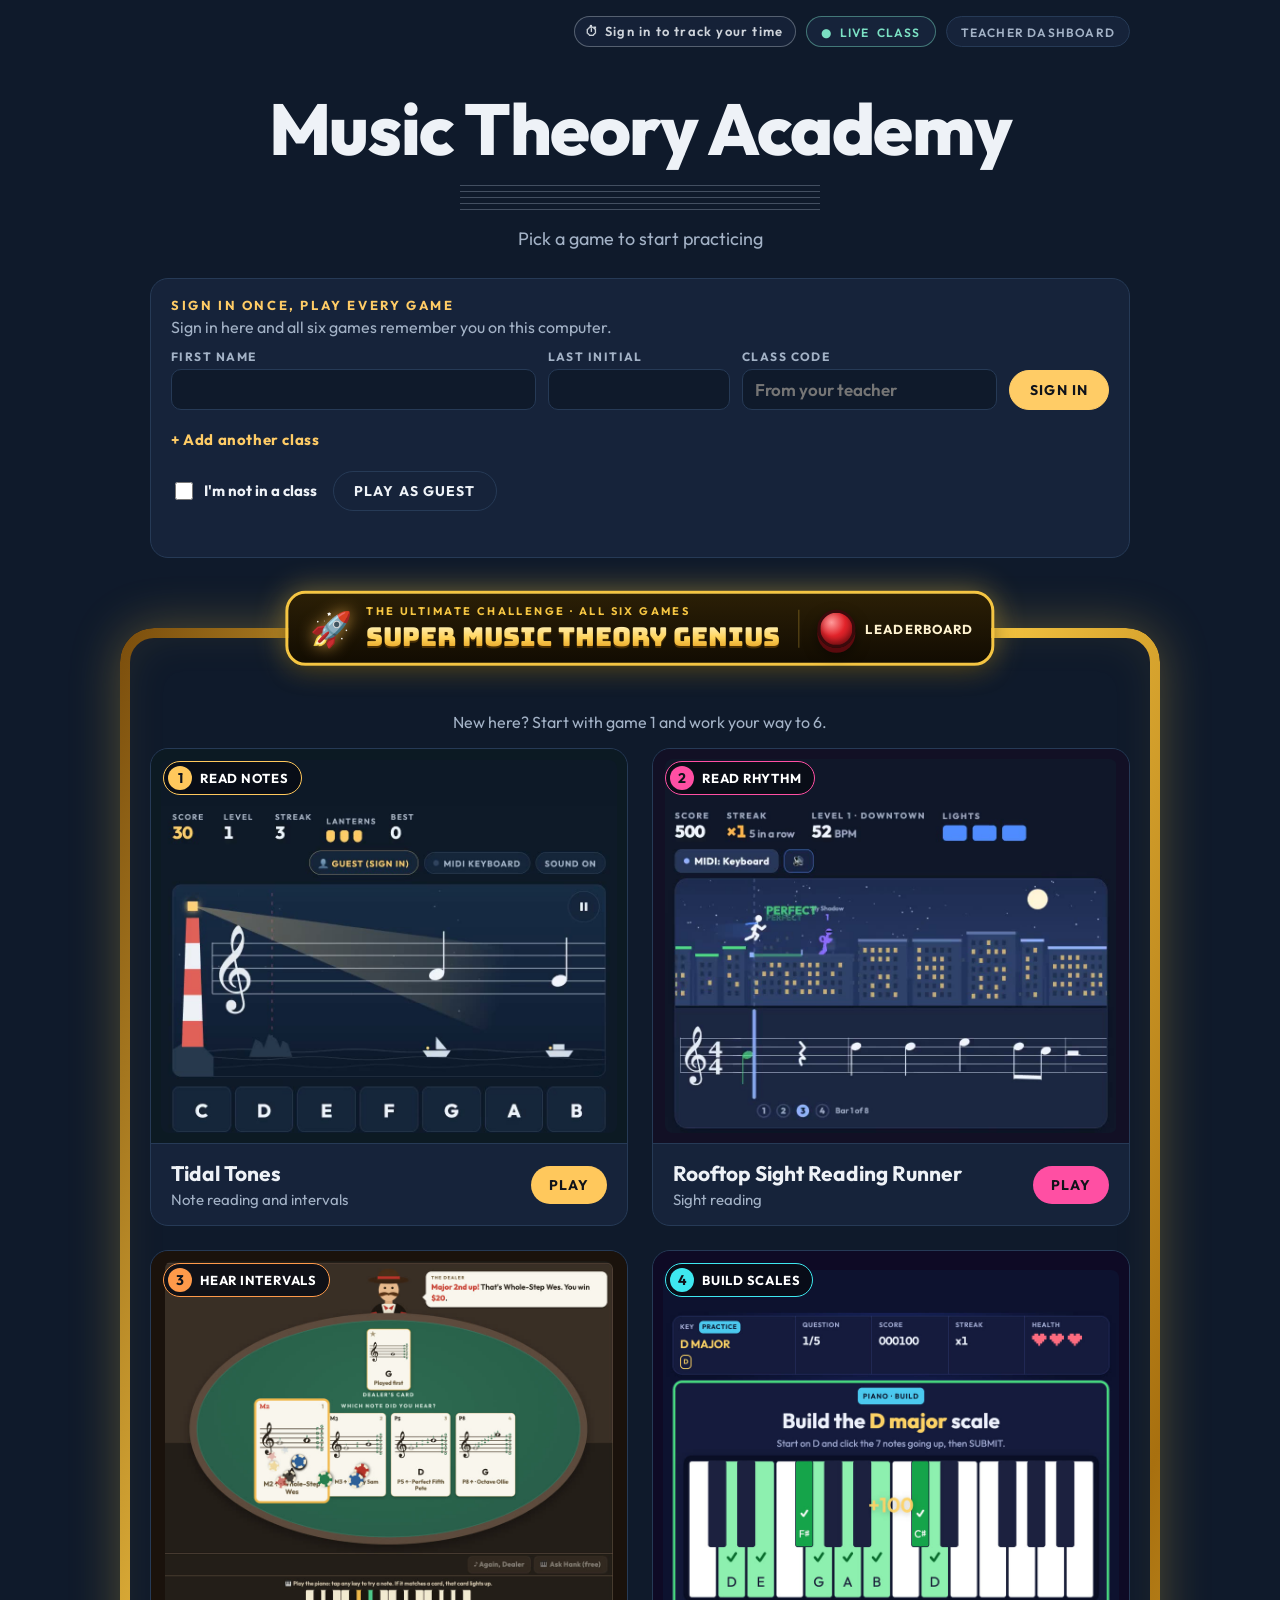
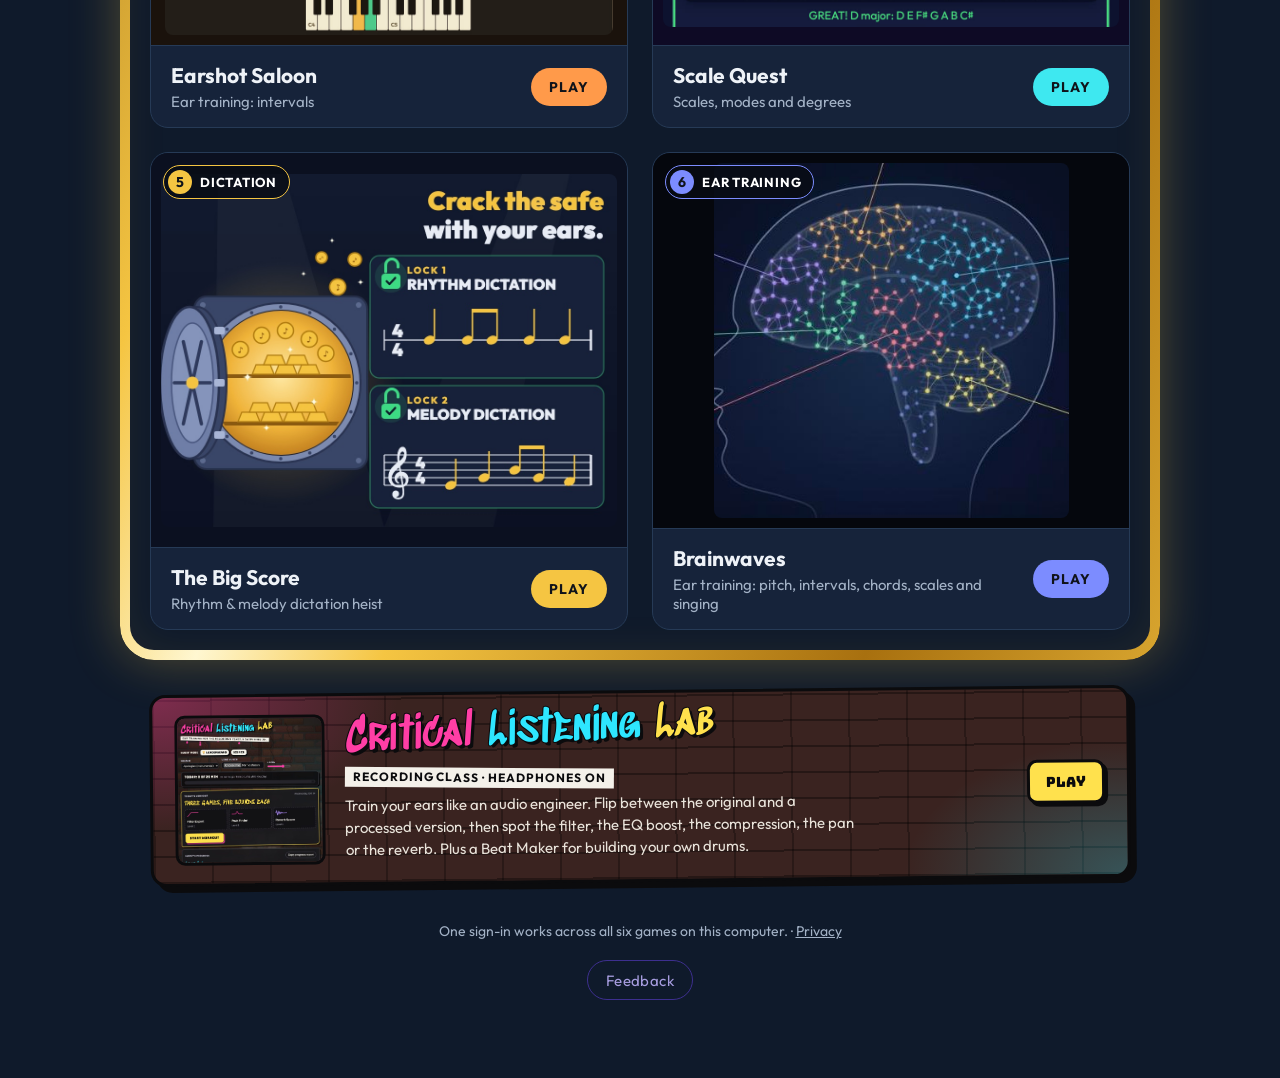
==== index.html @ 89bda52d "Support page and buttons taken down until monthly/yearly plans are set up (old /support/ link goes h" ====
<!doctype html>
<html lang="en">
<head>
<meta charset="utf-8">
<!-- MTG_MOVE start: carries a browser's saved data from drkeyzzz.github.io to musictheorygames.org and musictheoryacademy.org. Master copy: shared/mtg-move.snippet.html; install with shared/apply-move.py, never edit the copy in a page. -->
<script>
/* musictheoryacademy.org is the one address (David, 2026-10-29: "all go to academy").
   Old address (drkeyzzz.github.io) and musictheorygames.org: pack everything this browser saved there and forward to the same
   page on musictheoryacademy.org (musictheorygames.org first checks the academy loads here; if a school blocks it, the page opens as is).
   musictheoryacademy.org: never leaves. It unpacks arriving data once per source (missing items are added, practice history is
   combined), then reloads clean.
   The data rides after the # in the link, which browsers never send to any server.
   Local test on port 8771: 127.0.0.1 = old, localhost = musictheorygames.org, academy.localhost = musictheoryacademy.org. */
(function () {
  if (window.top !== window.self) return;                       // pages shown inside another page never move
  var host = location.hostname, NEW = 'https://musictheorygames.org', ACAD = 'https://musictheoryacademy.org', OLD = 'https://drkeyzzz' + '.github.io', role = '';
  if (host === 'drkeyzzz.github.io') role = 'old';
  else if (host === 'musictheorygames.org') role = 'new';
  else if (host === 'musictheoryacademy.org') role = 'acad';
  else if (location.port === '8771') {
    NEW = 'http://localhost:8771'; ACAD = 'http://academy.localhost:8771'; OLD = 'http://127.0.0.1:8771';
    role = host === '127.0.0.1' ? 'old' : host === 'localhost' ? 'new' : host === 'academy.localhost' ? 'acad' : '';
  }
  if (!role) return;
  var FLAG = 'mtg_move_v1', TAG = '#mtgmove=', SEND = '#mtgsend=a.', ls = null;   // SEND: older academy pages asked for data this way (still read)
  try { ls = window.localStorage; ls.getItem(FLAG); } catch (e) { ls = null; }
  var page = location.pathname + location.search;
  function halt() { try { window.stop(); } catch (e) {} try { document.documentElement.style.visibility = 'hidden'; } catch (e) {} }
  function skip(k) { return k === FLAG || k === FLAG + '_old' || k.indexOf('mtg_time_lock_v1:') === 0 || k.indexOf('firebase:') === 0; }

  function b64u(bytes) {
    var s = '';
    for (var i = 0; i < bytes.length; i += 32768) s += String.fromCharCode.apply(null, bytes.subarray(i, i + 32768));
    return btoa(s).replace(/\+/g, '-').replace(/\//g, '_').replace(/=+$/, '');
  }
  function unb64u(t) {
    var s = atob(t.replace(/-/g, '+').replace(/_/g, '/')), b = new Uint8Array(s.length);
    for (var i = 0; i < s.length; i++) b[i] = s.charCodeAt(i);
    return b;
  }
  function pack(data) {
    var json = JSON.stringify(data);
    if (window.CompressionStream && window.Response && window.Blob)
      return new Response(new Blob([json]).stream().pipeThrough(new CompressionStream('gzip'))).arrayBuffer()
        .then(function (buf) { return 'z' + b64u(new Uint8Array(buf)); });
    return Promise.resolve('j' + b64u(new TextEncoder().encode(json)));
  }
  function unpack(p) {
    if (p === '-' || !p) return Promise.resolve({});
    var bytes = unb64u(p.slice(1));
    if (p.charAt(0) === 'z')
      return new Response(new Blob([bytes]).stream().pipeThrough(new DecompressionStream('gzip'))).text().then(JSON.parse);
    return Promise.resolve(JSON.parse(new TextDecoder().decode(bytes)));
  }

  // practice history: both addresses recorded different answers, so counts add up and bests take the higher one
  var ADD = { plays: 1, answers: 1, correct: 1, ms: 1, caught: 1 };
  function mergeGame(x, y) {
    for (var f in y) {
      if (f === 'skills') {
        x.skills = x.skills || {};
        for (var lab in y.skills) { var a = x.skills[lab], b = y.skills[lab]; x.skills[lab] = a ? [a[0] + b[0], a[1] + b[1]] : b; }
      } else if (typeof y[f] === 'number') x[f] = typeof x[f] !== 'number' ? y[f] : ADD[f] ? x[f] + y[f] : Math.max(x[f], y[f]);
      else if (!(f in x)) x[f] = y[f];
    }
  }
  function mergeHist(a, b) {
    if (!a || !a.days) return b;
    if (!b || !b.days) return a;
    for (var d in b.days) {
      if (!a.days[d]) { a.days[d] = b.days[d]; continue; }
      for (var g in b.days[d]) { if (!a.days[d][g]) a.days[d][g] = b.days[d][g]; else mergeGame(a.days[d][g], b.days[d][g]); }
    }
    return a;
  }
  function mergeLedger(a, b) {                                    // minutes already sent to the Practice time board, per day
    if (!a || !a.sent) return b;
    if (!b || !b.sent) return a;
    for (var d in b.sent) a.sent[d] = (a.sent[d] || 0) + b.sent[d];
    a.last = Math.max(a.last || 0, b.last || 0);
    return a;
  }
  function merge(data) {
    for (var k in data) {
      if (skip(k)) continue;
      try {
        var cur = ls.getItem(k), v = data[k];
        if (cur === null) ls.setItem(k, v);
        else if (k.indexOf('mtg_hist_v1:') === 0) ls.setItem(k, JSON.stringify(mergeHist(JSON.parse(cur), JSON.parse(v))));
        else if (k.indexOf('mtg_time_sync_v1:') === 0) ls.setItem(k, JSON.stringify(mergeLedger(JSON.parse(cur), JSON.parse(v))));
        // anything else the new address already has stays as it is
      } catch (e) {}
    }
  }

  function send(to, hash, src) {                                  // pack this browser's data and carry it to the same page at `to`
    halt();
    var data = {}, n = 0;
    if (ls) for (var i = 0; i < ls.length; i++) { var k = ls.key(i); if (k && !skip(k)) { data[k] = ls.getItem(k); n++; } }
    (n ? pack(data) : Promise.resolve('-')).then(function (p) { return p; }, function () { return '-'; }).then(function (p) {
      location.replace(to + page + TAG + (src || '') + p + '.' + encodeURIComponent(hash));
    });
  }
  function reach(origin) {                                        // can this browser load the other address? (school filters block some)
    return new Promise(function (ok) {
      var img = new Image(), t = setTimeout(function () { ok(false); }, 4000);
      img.onload = function () { clearTimeout(t); ok(true); };
      img.onerror = function () { clearTimeout(t); ok(false); };
      img.src = origin + '/screenshots/brainwaves.jpg?r=' + Date.now();
    });
  }
  var asked = location.hash.indexOf(SEND) === 0, hash = asked ? decodeURIComponent(location.hash.slice(SEND.length)) : location.hash.replace(/^#/, '');

  var STAY = 'mtg_move_stay';                                     // this tab could not reach musictheoryacademy.org: stay where it is
  var stay = false; try { stay = sessionStorage.getItem(STAY) === '1'; } catch (e) {}

  if (role === 'old') { send(ACAD, hash, 'o'); return; }          // old links go straight to the academy (marked 'o' so both sources can merge once)

  if (role === 'new') {                                           // musictheorygames.org forwards to the academy with its data (or passes data on)
    if (stay) return;
    halt();
    reach(ACAD).then(function (ok) {
      if (!ok) { try { sessionStorage.setItem(STAY, '1'); } catch (e) {} location.reload(); return; }   // the academy is blocked here: open this page
      if (location.hash.indexOf(TAG) === 0) location.replace(ACAD + page + location.hash);
      else send(ACAD, hash);
    });
    return;
  }

  if (location.hash.indexOf(TAG) === 0) {                         // data arriving at the academy: unpack once per source, then reload clean
    halt();
    var rest = location.hash.slice(TAG.length), dot = rest.indexOf('.');
    var p = dot < 0 ? rest : rest.slice(0, dot), orig = dot < 0 ? '' : decodeURIComponent(rest.slice(dot + 1));
    var key = FLAG; if (p.charAt(0) === 'o') { key = FLAG + '_old'; p = p.slice(1); }
    var done = function () {
      history.replaceState(null, '', page + (orig ? '#' + orig : ''));
      location.reload();
    };
    if (!ls || ls.getItem(key) === 'done') { done(); return; }
    unpack(p).then(merge).catch(function () {}).then(function () { try { ls.setItem(key, 'done'); } catch (e) {} done(); });
  }
})();
</script>
<!-- MTG_MOVE end -->
<meta name="viewport" content="width=device-width, initial-scale=1">
<title>Music Theory Academy</title>
<meta name="description" content="Five browser games for practicing music theory: note reading, rhythm, scales, sight reading, and ear training.">
<link rel="preconnect" href="https://fonts.googleapis.com">
<link rel="preconnect" href="https://fonts.gstatic.com" crossorigin>
<link href="https://fonts.googleapis.com/css2?family=Abril+Fatface&family=Sedgwick+Ave+Display&family=Bungee&family=Josefin+Sans:wght@400;600;700&family=Outfit:wght@400;500;600;700;800&display=swap" rel="stylesheet">
<script>
/* Look (skin), shared by every Music Theory Game: clean (default), day or classic. ?skin=day previews and saves one. */
(function () {
  var ok = ['clean', 'day', 'classic'], s = null;
  try { var q = new URLSearchParams(location.search).get('skin'); if (ok.indexOf(q) >= 0) { s = q; localStorage.setItem('mtg_skin_v1', q); } } catch (e) {}
  if (!s) try { s = localStorage.getItem('mtg_skin_v1'); } catch (e) {}
  document.documentElement.dataset.skin = ok.indexOf(s) >= 0 ? s : 'clean';
})();
</script>
<style>
  :root {
    --bg: #0d1420;
    --bg-glow: #1b2a44;
    --card: #141d2c;
    --card-border: #26344b;
    --text: #f1ece0;
    --muted: #9aa7bb;
    --gold: #ffc85c;
    --btn: #ffc85c;
    --btn-ink: #10131a;
    --err: #ff8a7a;
    --f-ui: "Josefin Sans", system-ui, sans-serif;
    --f-display: "Abril Fatface", Georgia, serif;
  }
  * { box-sizing: border-box; }
  html, body { margin: 0; }
  body {
    min-height: 100vh;
    background: radial-gradient(1200px 700px at 50% -10%, var(--bg-glow), var(--bg) 70%) fixed, var(--bg);
    color: var(--text);
    font-family: var(--f-ui);
    padding: 0 16px 48px;
  }
  .topbar { display: flex; justify-content: flex-end; gap: 10px; padding-top: 16px; max-width: 980px; margin: 0 auto; }
  .iconbtn { font: 600 12px var(--f-ui); letter-spacing: .1em; text-transform: uppercase; text-decoration: none; color: var(--muted); background: var(--card); border: 1px solid var(--card-border); border-radius: 999px; padding: 8px 14px 6px; cursor: pointer; }
  .iconbtn:hover { color: var(--text); border-color: var(--muted); }
  .iconbtn:focus-visible { outline: 2px solid var(--text); outline-offset: 3px; }
  .iconbtn.support { display: inline-flex; align-items: center; gap: 7px; color: var(--gold); border-color: color-mix(in srgb, var(--gold) 45%, transparent); }   /* Support page (added 2026-11-06) */
  .iconbtn.support:hover { color: var(--text); border-color: var(--gold); }
  .iconbtn.live { display: inline-flex; align-items: center; gap: 7px; color: #7be0c3; border-color: color-mix(in srgb, #7be0c3 45%, transparent); }   /* Live Class (added 2026-11-12) */
  .iconbtn.live:hover { color: var(--text); border-color: #7be0c3; }
  .tshort { display: none; }
  @media (max-width: 480px) {   /* phones: the time box, Support and Teachers fit on one row */
    .topbar { gap: 6px; }
    .topbar .iconbtn { letter-spacing: .04em; padding: 8px 10px 6px; }
    .tfull { display: none; } .tshort { display: inline; }
  }
  header {
    text-align: center;
    padding: 56px 0 36px;
  }
  .eyebrow {
    color: var(--gold);
    letter-spacing: .25em;
    font-size: 13px;
    font-weight: 700;
    text-transform: uppercase;
    margin: 0 0 10px;
  }
  h1 {
    font-family: var(--f-display);
    font-weight: 400;
    font-size: clamp(40px, 7vw, 72px);
    line-height: 1.05;
    margin: 0;
  }
  .staff {
    width: min(360px, 70%);
    height: 26px;
    margin: 18px auto 0;
    background: repeating-linear-gradient(to bottom, var(--muted) 0 1px, transparent 1px 6px);
    opacity: .35;
  }
  .sub {
    color: var(--muted);
    font-size: 18px;
    margin: 16px 0 0;
  }
  main {
    max-width: 980px;
    margin: 0 auto;
    display: grid;
    grid-template-columns: repeat(2, minmax(0, 1fr));
    gap: 24px;
  }
  .game {
    --accent: var(--gold);
    display: flex;
    flex-direction: column;
    aspect-ratio: 1 / 1;
    background: var(--card);
    border: 1px solid var(--card-border);
    border-radius: 18px;
    overflow: hidden;
    text-decoration: none;
    color: inherit;
    transition: transform .18s ease, border-color .18s ease, box-shadow .18s ease;
  }
  .game:hover, .game:focus-visible {
    transform: translateY(-4px);
    border-color: var(--accent);
    box-shadow: 0 10px 30px -10px var(--accent);
    outline: none;
  }
  .shot {
    flex: 1;
    min-height: 0;
    background: var(--shot-bg, #000);
    display: flex;
    align-items: center;
    justify-content: center;
    padding: 10px;
  }
  .shot img, .shot video {
    display: block;
    max-width: 100%;
    max-height: 100%;
    object-fit: contain;
    border-radius: 8px;
    transition: transform .25s ease;
  }
  .game:hover .shot img, .game:hover .shot video { transform: scale(1.03); }
  .info {
    display: flex;
    align-items: center;
    justify-content: space-between;
    gap: 12px;
    padding: 16px 20px;
    border-top: 1px solid var(--card-border);
  }
  .name {
    font-size: 21px;
    font-weight: 700;
    margin: 0 0 4px;
  }
  .desc {
    color: var(--muted);
    font-size: 15px;
    margin: 0;
  }
  .play {
    flex: none;
    background: var(--accent);
    color: #10131a;
    font-weight: 700;
    letter-spacing: .08em;
    text-transform: uppercase;
    font-size: 14px;
    padding: 10px 18px 8px;
    border-radius: 999px;
  }
  .tidal   { --accent: #ffc85c; --shot-bg: #0c1a23; }
  .rhythm  { --accent: #f5c542; --shot-bg: #0b1020; }
  .brainwaves { --accent: #7c8cff; --shot-bg: #05070d; }
  /* Brainwaves card: the brain slowly breathes and glows through its area colors (still for reduced motion) */
  .brainwaves .shot img { animation: bwbreathe 6s ease-in-out infinite, bwglow 9s linear infinite; }
  @keyframes bwbreathe { 0%, 100% { transform: scale(1); } 50% { transform: scale(1.045); } }
  @keyframes bwglow { 0% { filter: drop-shadow(0 0 10px #7c8cff) brightness(1); } 25% { filter: drop-shadow(0 0 16px #ff6fd8) brightness(1.08); }
    50% { filter: drop-shadow(0 0 10px #3ee8f0) brightness(1); } 75% { filter: drop-shadow(0 0 16px #ffc85c) brightness(1.08); } 100% { filter: drop-shadow(0 0 10px #7c8cff) brightness(1); } }
  .bw-shot { position: relative; }
  .bw-sparks { position: absolute; inset: 0; width: 100%; height: 100%; pointer-events: none; z-index: 1; mix-blend-mode: screen; }
  @media (prefers-reduced-motion: reduce) { .brainwaves .shot img { animation: none; } .bw-sparks { display: none; } }
  .scale   { --accent: #3ee8f0; --shot-bg: #0e0a25; }
  .rooftop { --accent: #ff4fa3; --shot-bg: #121025; }
  .earshot { --accent: #ff9a4a; --shot-bg: #1a120c; }
  /* "Start here" path: numbered stickers on the cards for guests and new students */
  .game { position: relative; }
  .step {
    position: absolute; top: 12px; left: 12px; z-index: 2;
    display: inline-flex; align-items: center; gap: 8px;
    background: rgba(8, 12, 20, .82); color: #fff; border: 1px solid var(--accent); border-radius: 999px;
    padding: 4px 12px 4px 4px; font: 700 13px var(--f-ui); letter-spacing: .06em; text-transform: uppercase;
  }
  .step b { display: grid; place-items: center; width: 24px; height: 24px; border-radius: 50%; background: var(--accent); color: #10131a; font-size: 14px; letter-spacing: 0; padding-top: 2px; }
  main:not(.path) .step { display: none; }
  .path-note { max-width: 980px; margin: 0 auto 16px; color: var(--muted); font-size: 16px; text-align: center; }
  .prog { margin: 6px 0 0; font-size: 14px; font-weight: 700; color: var(--text); opacity: .85; }
  @media (prefers-reduced-motion: reduce) { .game, .shot img, .shot video { transition: none; } }
  /* Super Music Theory Genius: a gold border around the six games, with the challenge on a plate at the top center
     and a red arcade Leaderboard button. Critical Listening Lab stays outside it (not part of the challenge). */
  .genius-ring { position: relative; max-width: 1040px; margin: 70px auto 0; padding: 84px 30px 30px; border-radius: 34px;
    box-shadow: 0 0 50px rgba(245, 197, 66, .3), inset 0 0 50px rgba(245, 197, 66, .1); }
  /* the thick gold band: a moving gold gradient cut down to a 10px ring, so the inside stays the page's own background */
  .genius-ring::before { content: ''; position: absolute; inset: 0; padding: 10px; border-radius: inherit; pointer-events: none;
    background: linear-gradient(110deg, #7a4d0c 0%, #f5c542 18%, #fff7d1 25%, #f5c542 32%, #a8700f 50%, #f5c542 68%, #fff7d1 75%, #f5c542 82%, #7a4d0c 100%);
    background-size: 200% 100%; animation: goldshimmer 4s linear infinite;
    -webkit-mask: linear-gradient(#000 0 0) content-box, linear-gradient(#000 0 0); -webkit-mask-composite: xor; mask-composite: exclude; }
  @keyframes goldshimmer { to { background-position: -200% 0; } }
  @media (prefers-reduced-motion: reduce) { .genius-ring::before { animation: none; } }
  .genius { position: absolute; top: 0; left: 50%; transform: translate(-50%, -50%); z-index: 4; display: flex; align-items: center; gap: 18px;
    padding: 12px 18px 12px 22px; background: linear-gradient(180deg, #2b1f06, #120c02); border: 3px solid #f5c542; border-radius: 20px; white-space: nowrap;
    box-shadow: 0 0 30px rgba(245, 197, 66, .45), 0 10px 26px -10px #000; }
  .genius .go { display: flex; align-items: center; gap: 14px; color: #fff3d0; text-decoration: none; }
  .genius .rk { font-size: 34px; line-height: 1; filter: drop-shadow(0 0 8px rgba(255, 190, 80, .7)); }
  .genius small { display: block; font: 700 11px/1 var(--f-ui, 'Outfit', sans-serif); letter-spacing: .22em; color: #f5c542; margin-bottom: 6px; }
  .genius b { display: block; font: 400 clamp(17px, 2.6vw, 26px)/1.05 'Bungee', sans-serif; background: linear-gradient(180deg, #fff6c9, #ffd257 55%, #e09a1c);
    -webkit-background-clip: text; background-clip: text; color: transparent; filter: drop-shadow(0 2px 0 #4a3005); }
  .genius .go:hover b, .genius .go:focus-visible b { filter: drop-shadow(0 0 10px rgba(255, 210, 90, .8)); }
  .genius .lb { display: flex; align-items: center; gap: 10px; padding-left: 18px; border-left: 1px solid rgba(245, 197, 66, .35); color: #fff3d0; text-decoration: none;
    font: 700 13px var(--f-ui, 'Outfit', sans-serif); letter-spacing: .1em; text-transform: uppercase; }
  .redbtn { width: 38px; height: 38px; border-radius: 50%; flex: none; background: radial-gradient(circle at 35% 30%, #ff9a9a, #e3242b 45%, #8e0d12);
    border: 3px solid #3a0a0c; box-shadow: 0 5px 0 #5a0a0e, 0 7px 14px rgba(0, 0, 0, .5), inset 0 -3px 6px rgba(0, 0, 0, .35); transition: transform .1s, box-shadow .1s; }
  .genius .lb:hover .redbtn { filter: brightness(1.12); }
  .genius .lb:active .redbtn { transform: translateY(4px); box-shadow: 0 1px 0 #5a0a0e, 0 2px 6px rgba(0, 0, 0, .5), inset 0 -3px 6px rgba(0, 0, 0, .35); }
  .genius-ring .path-note { margin-top: 0; }
  @media (max-width: 760px) {
    .genius-ring { margin-top: 24px; padding: 18px 16px 16px; }
    .genius-ring::before { padding: 7px; }
    .genius { position: static; transform: none; white-space: normal; flex-wrap: wrap; justify-content: center; margin: 0 auto 18px; max-width: 100%; }
    .genius .lb { border-left: 0; padding-left: 0; }
  }
  /* Critical Listening Lab: a smaller graffiti banner under the theory games (its own look on purpose) */
  .cll { display: flex; align-items: center; gap: 20px; max-width: 980px; margin: 30px auto 0; padding: 18px 22px; border-radius: 16px; text-decoration: none; color: #f4f1ea;
    background: radial-gradient(22rem 12rem at 0% 0%, rgba(255,62,165,.35), transparent 70%), radial-gradient(20rem 12rem at 100% 100%, rgba(46,230,255,.25), transparent 70%),
      repeating-linear-gradient(0deg, rgba(0,0,0,.35) 0 2px, transparent 2px 26px), repeating-linear-gradient(90deg, rgba(0,0,0,.28) 0 2px, transparent 2px 58px), #3a2320;
    border: 3px solid #0b0b0d; box-shadow: 6px 6px 0 #0b0b0d; transform: rotate(-.6deg); transition: transform .2s ease; }
  .cll:hover, .cll:focus-visible { transform: rotate(0) scale(1.01); }
  .cll img { width: 150px; aspect-ratio: 1; object-fit: cover; object-position: top; border-radius: 10px; border: 3px solid #0b0b0d; flex: none; }
  .cll .t { font: 400 clamp(28px, 4.6vw, 44px)/1 'Sedgwick Ave Display', cursive; margin: 0; transform: rotate(-2deg); transform-origin: left; }
  .cll .t span { -webkit-text-stroke: 2px #0b0b0d; paint-order: stroke fill; text-shadow: 3px 3px 0 #0b0b0d; }
  .cll .t .a { color: #ff3ea5; } .cll .t .b { color: #2ee6ff; } .cll .t .c { color: #ffe14d; }
  .cll .tag { display: inline-block; margin: 8px 0 6px; background: #f4f1ea; color: #0b0b0d; font: 700 12px/1 'Outfit', sans-serif; letter-spacing: .08em; text-transform: uppercase; padding: 4px 8px; transform: rotate(1deg); }
  .cll p.x { margin: 0; font-size: 15px; line-height: 1.45; color: #e9e3da; max-width: 52ch; }
  .cll .go { flex: none; margin-left: auto; font: 400 14px 'Bungee', sans-serif; background: #ffe14d; color: #0b0b0d; border: 3px solid #0b0b0d; border-radius: 10px; padding: 10px 16px; box-shadow: 3px 3px 0 #0b0b0d; }
  @media (max-width: 640px) { .cll { flex-wrap: wrap; } .cll img { width: 96px; } .cll .go { margin-left: 0; } }
  @media (prefers-reduced-motion: reduce) { .cll { transition: none; } }
  footer {
    text-align: center;
    color: var(--muted);
    font-size: 14px;
    margin-top: 40px;
  }

  /* sign in once here: all the games read the same saved student */
  .who { max-width: 980px; margin: 0 auto 28px; background: var(--card); border: 1px solid var(--card-border); border-radius: 18px; padding: 18px 20px; }
  .who h2 { margin: 0 0 4px; font-size: 13px; font-weight: 700; letter-spacing: .2em; text-transform: uppercase; color: var(--gold); }
  .who p { margin: 0; color: var(--muted); }
  .who form { display: grid; grid-template-columns: minmax(0, 2fr) minmax(0, 1fr) minmax(0, 1.4fr) auto; gap: 10px 12px; align-items: end; margin-top: 12px; }
  .who label { display: flex; flex-direction: column; gap: 5px; font-size: 12px; font-weight: 700; letter-spacing: .12em; text-transform: uppercase; color: var(--muted); min-width: 0; }
  .who input[type="text"] { font: 600 17px var(--f-ui); color: var(--text); background: var(--bg); border: 1px solid var(--card-border); border-radius: 10px; padding: 11px 12px 8px; width: 100%; }
  .who input[type="text"]:focus { outline: 2px solid var(--gold); outline-offset: 1px; }
  .who input:disabled { opacity: .4; }
  .who button { font: 700 14px var(--f-ui); letter-spacing: .08em; text-transform: uppercase; border-radius: 999px; padding: 12px 20px 9px; cursor: pointer; border: 1px solid var(--btn); background: var(--btn); color: var(--btn-ink); }
  .who button.ghost { background: transparent; color: var(--text); border-color: var(--card-border); }
  .who button:hover, .who a.report:hover { filter: brightness(1.08); }
  .who a.report { font: 700 14px var(--f-ui); letter-spacing: .08em; text-transform: uppercase; border-radius: 999px; padding: 12px 20px 9px; border: 1px solid var(--btn); background: var(--btn); color: var(--btn-ink); text-decoration: none; display: inline-flex; align-items: center; gap: 6px; }
  .who button:disabled { opacity: .5; cursor: default; }
  .who .row { display: flex; flex-wrap: wrap; align-items: center; gap: 10px 16px; margin-top: 12px; }
  .who .solo { flex-direction: row; align-items: center; gap: 8px; font-size: 15px; letter-spacing: 0; text-transform: none; color: var(--text); cursor: pointer; }
  .who .solo input { width: 18px; height: 18px; accent-color: var(--gold); }
  .who .more { grid-column: 1 / -1; display: flex; flex-wrap: wrap; align-items: center; gap: 8px 12px; }
  .who .extra { display: flex; align-items: center; gap: 6px; width: min(100%, 220px); }
  .who button.x { padding: 6px 10px 4px; background: transparent; color: var(--muted); border-color: var(--card-border); }
  .who button.add { padding: 2px 0; border: 0; background: none; color: var(--gold); letter-spacing: .04em; text-transform: none; font-size: 15px; }
  .who button.add[hidden] { display: none; }
  .who .err { color: var(--err); min-height: 1.3em; margin-top: 8px; }
  .who .me { display: flex; flex-wrap: wrap; align-items: center; gap: 10px 18px; }
  .who .me b { color: var(--text); font-size: 22px; font-weight: 700; }
  .who .me .cls { color: var(--gold); font-weight: 700; }
  /* signed in: "Hi Maya!" with rank, streak and a big Continue into the last game played */
  .hi { display: flex; flex-wrap: wrap; align-items: center; justify-content: space-between; gap: 14px 24px; }
  .hi h2.hello { margin: 0; font: 400 clamp(28px, 4vw, 38px)/1.1 var(--f-display); letter-spacing: 0; text-transform: none; color: var(--text); }
  .hi .chips { display: flex; flex-wrap: wrap; gap: 8px; margin-top: 10px; }
  .hi .chip { display: inline-flex; align-items: center; gap: 6px; padding: 5px 12px 3px; border-radius: 999px; border: 1px solid var(--card-border); background: var(--bg); font-size: 15px; font-weight: 700; color: var(--text); }
  .hi .me { display: block; margin-top: 10px; color: var(--muted); font-size: 15px; }
  .hi .me b { font-size: inherit; color: var(--text); }
  .hi .me .cls::before { content: " · "; color: var(--muted); font-weight: 400; }
  .clssel { font: 700 15px var(--f-ui, inherit); color: var(--gold); background: var(--bg); border: 2px solid var(--gold); border-radius: 999px; padding: 4px 12px; margin: 0 0 0 6px; cursor: pointer; max-width: 100%; }
  .me label.clsl { display: inline; margin: 0; font: inherit; letter-spacing: 0; text-transform: none; color: inherit; }
  .clssel option { color: var(--text); background: var(--bg); }
  .clssel:focus-visible { outline: 3px solid var(--gold); outline-offset: 2px; }
  .cont-box { display: flex; flex-direction: column; align-items: flex-start; gap: 6px; }
  .cont { display: inline-flex; align-items: center; gap: 10px; font: 700 20px var(--f-ui); letter-spacing: .06em; text-transform: uppercase; text-decoration: none; color: var(--btn-ink); background: var(--btn); border-radius: 999px; padding: 15px 30px 12px; }
  .cont:hover { filter: brightness(1.08); }
  .cont:focus-visible, .q .go:focus-visible, .who a.report:focus-visible, .who button:focus-visible { outline: 2px solid var(--text); outline-offset: 3px; }
  .cont-box small { color: var(--muted); font-size: 14px; }

  /* today's quests: the two weakest skills across the games, plus the daily goal */
  .quests { max-width: 980px; margin: 0 auto 28px; }
  .quests > h2 { margin: 0 0 12px; font-size: 13px; font-weight: 700; letter-spacing: .2em; text-transform: uppercase; color: var(--gold); }
  .qgrid { display: grid; grid-template-columns: repeat(auto-fit, minmax(240px, 1fr)); gap: 14px; }
  .q { --accent: var(--gold); display: flex; flex-direction: column; gap: 8px; background: var(--card); border: 1px solid var(--card-border); border-top: 3px solid var(--accent); border-radius: 16px; padding: 14px 16px 16px; min-width: 0; }
  .q .qk { margin: 0; display: flex; align-items: center; gap: 7px; font-size: 12px; font-weight: 700; letter-spacing: .14em; text-transform: uppercase; color: var(--muted); }
  .q .qk i { width: 9px; height: 9px; border-radius: 50%; background: var(--accent); flex: none; }
  .q .qn { font-size: 19px; font-weight: 700; overflow-wrap: anywhere; }
  .q .qt { margin: 0; color: var(--muted); font-size: 15px; }
  .q .qrow { display: flex; align-items: center; gap: 10px; }
  .q .qp { font-weight: 700; font-variant-numeric: tabular-nums; min-width: 3.2em; text-align: right; }
  .bar { flex: 1; position: relative; height: 10px; border-radius: 999px; background: var(--bg); border: 1px solid var(--card-border); overflow: hidden; }
  .bar i { display: block; height: 100%; background: var(--accent); border-radius: 999px; }
  .bar em { position: absolute; top: 0; bottom: 0; left: 85%; width: 2px; background: var(--text); opacity: .5; }
  .q .go { margin-top: auto; align-self: flex-start; text-decoration: none; font: 700 14px var(--f-ui); letter-spacing: .08em; text-transform: uppercase; color: #10131a; background: var(--accent); border-radius: 999px; padding: 10px 18px 8px; }
  .q .go:hover { filter: brightness(1.08); }
  .q.done .qn { color: var(--accent); animation: goal .6s cubic-bezier(.2, 1.6, .4, 1) both; transform-origin: left center; }
  /* "From your teacher": the class's assignment for today, before the other quests */
  .q.tq { background: linear-gradient(color-mix(in srgb, var(--accent) 7%, transparent), transparent 70%), var(--card); }
  .q.tq .qk { color: var(--text); }
  /* an assignment or test that still needs doing: red outline that pulses, so nobody misses it among the quests */
  .q.must { border: 2px solid #ff3b4e; border-top-width: 3px; animation: mustpulse 1.6s ease-in-out infinite; }
  @keyframes mustpulse { 0%, 100% { box-shadow: 0 0 0 0 rgba(255, 59, 78, .55); } 50% { box-shadow: 0 0 0 7px rgba(255, 59, 78, 0), 0 0 24px rgba(255, 59, 78, .45); } }
  @media (prefers-reduced-motion: reduce) { .q.must { animation: none; box-shadow: 0 0 18px rgba(255, 59, 78, .4); } }
  .q.tq .qp { min-width: 0; white-space: nowrap; font-size: 15px; }
  .q.tq.done .qp { color: var(--accent); }
  html[data-skin="day"] .q.tq.done :is(.qn, .qp) { color: var(--text); }
  footer a { color: inherit; }
  footer .teach { display: block; margin-top: 10px; font-size: 13px; opacity: .8; }
  @keyframes goal { from { transform: scale(.7); opacity: .3; } }
  @media (prefers-reduced-motion: reduce) { .q.done .qn { animation: none; } }
  [hidden] { display: none !important; }
  /* tooltips on the top area's buttons (hover, keyboard focus, long press on touch) */
  .tip { position: fixed; z-index: 50; left: 0; top: 0; max-width: min(260px, calc(100vw - 16px)); padding: 8px 12px 5px; border-radius: 8px; border: 1px solid var(--gold); background: var(--card); color: var(--text); font: 600 14px/1.35 var(--f-ui); text-align: left; box-shadow: 0 10px 24px -12px rgba(0, 0, 0, .8); pointer-events: none; animation: tip .12s ease-out both; }
  [data-tip] { -webkit-touch-callout: none; }
  @keyframes tip { from { opacity: 0; transform: translateY(-3px); } }
  .tip.up { animation-name: tip-up; }
  @keyframes tip-up { from { opacity: 0; transform: translateY(3px); } }
  @media (prefers-reduced-motion: reduce) { .tip { animation: none; } }

  /* ---------- Look: html[data-skin] = clean (default) | day | classic ----------
     Classic is the original look above, untouched. Clean and Day only swap colors, fonts and shadows. */
  html:not([data-skin="classic"]) {
    --bg: #0f1a2b; --bg-glow: #0f1a2b; --card: #16233a; --card-border: #263a56;
    --text: #eef2f7; --muted: #a3b2c6; --gold: #ffcc66; --btn: #ffcc66; --btn-ink: #10131a; --err: #ff8a7a;
    --f-ui: "Outfit", ui-sans-serif, system-ui, sans-serif; --f-display: "Outfit", ui-sans-serif, system-ui, sans-serif;
  }
  html[data-skin="day"] {
    color-scheme: light;
    --bg: #f3f6fb; --bg-glow: #f3f6fb; --card: #ffffff; --card-border: #d8e0eb;
    --text: #17233a; --muted: #52627a; --gold: #9a5b00; --btn: #ffc24d; --btn-ink: #17130a; --err: #c2410c;
  }
  html:not([data-skin="classic"]) h1 { font-weight: 800; letter-spacing: -.02em; }
  html:not([data-skin="classic"]) .hi h2.hello { font-weight: 800; letter-spacing: -.01em; }
  html:not([data-skin="classic"]) header { padding: 44px 0 28px; }
  html:not([data-skin="classic"]) .game:hover, html:not([data-skin="classic"]) .game:focus-visible { box-shadow: 0 14px 28px -18px rgba(0, 0, 0, .7); }
  html[data-skin="day"] .game:hover, html[data-skin="day"] .game:focus-visible { box-shadow: 0 14px 28px -18px rgba(23, 35, 58, .45); }
  html[data-skin="day"] :is(.game, .who, .q) { box-shadow: 0 6px 18px -14px rgba(23, 35, 58, .35); }
  html:not([data-skin="classic"]) :is(.play, .q .go, .who button, .who a.report) { padding-top: 10px; padding-bottom: 10px; }
  html:not([data-skin="classic"]) .step b { padding-top: 0; }
  html:not([data-skin="classic"]) .cont { padding: 14px 30px; }
  html:not([data-skin="classic"]) :is(.who input[type="text"], .hi .chip) { padding-top: 9px; padding-bottom: 9px; }
  html:not([data-skin="classic"]) .hi .chip { padding-top: 4px; padding-bottom: 4px; }
  html:not([data-skin="classic"]) .play { padding: 9px 18px; }
  html:not([data-skin="classic"]) .tip { padding: 7px 11px; border-color: transparent; background: #eef2f7; color: #0f1a2b; font-weight: 500; }
  html[data-skin="day"] .tip { background: #17233a; color: #fff; box-shadow: 0 10px 24px -12px rgba(23, 35, 58, .6); }
  @media (max-width: 720px) { .who form { grid-template-columns: minmax(0, 1fr) 110px; } .who form .code { grid-column: 1 / -1; } .who form button { grid-column: 1 / -1; } }
  @media (max-width: 640px) {
    header { padding: 40px 0 28px; }
    main { grid-template-columns: minmax(0, 1fr); gap: 18px; }
    .name { font-size: 19px; }
    .cont-box { width: 100%; }
    .cont { width: 100%; justify-content: center; }
  }
</style>
</head>
<body>
  <nav class="topbar" aria-label="Site"><a class="iconbtn live" href="live/" data-tip="Live Class: when your teacher asks the class a question, answer it here from your own device. Only your teacher sees your answers. Teachers: open it to run Live Class."><span aria-hidden="true">●</span>Live<span class="tfull"> Class</span></a><a class="iconbtn" href="teacher/all/"><span class="tfull">Teacher Dashboard</span><span class="tshort">Teachers</span></a></nav>
  <header>
    <h1>Music Theory Academy</h1>
    <div class="staff" aria-hidden="true"></div>
    <p class="sub">Pick a game to start practicing</p>
  </header>

  <section class="who" id="who" aria-label="Sign in">
    <div id="who-in" hidden>
      <div class="hi">
        <div>
          <h2 class="hello" id="hi-name">Hi!</h2>
          <div class="chips"><span class="chip" id="hi-rank"></span><span class="chip" id="hi-streak"></span></div>
          <div class="me">Signed in for all six games as <b id="who-name"></b><span class="cls" id="who-class"></span></div>
        </div>
        <div class="cont-box" id="hi-go" hidden>
          <a class="cont" id="hi-cont" href="#" data-tip="Jump back into the last game you played"><span aria-hidden="true">▶</span> Continue</a>
          <small id="hi-last"></small>
        </div>
      </div>
      <div class="row">
        <a class="report" href="report/" data-tip="See your badges, scores and progress in every game"><span aria-hidden="true">🏆</span> My Report</a>
        <span id="mtg-msg-slot" data-btn="ghost" data-popup="1"></span>
        <button class="ghost" type="button" id="who-class-btn" data-tip="See or change your class codes">My classes</button>
        <button class="ghost" type="button" id="who-switch" data-tip="Sign in as a different student on this computer">Not you? Switch student</button>
      </div>
    </div>
    <div id="who-out">
      <h2>Sign in once, play every game</h2>
      <p id="who-help">Sign in here and all six games remember you on this computer.</p>
      <form id="who-form" autocomplete="off" novalidate>
        <label for="w-first">First name<input type="text" id="w-first" maxlength="15" autocapitalize="words" spellcheck="false"></label>
        <label for="w-init">Last initial<input type="text" id="w-init" maxlength="1" autocapitalize="characters" spellcheck="false"></label>
        <label class="code" for="w-code">Class code<input type="text" id="w-code" maxlength="7" autocapitalize="characters" spellcheck="false" placeholder="From your teacher"></label>
        <button type="submit" id="w-go" data-tip="Save your name and class so every game remembers you">Sign in</button>
        <div class="more" id="w-more"><button class="add" type="button" id="w-add" data-tip="In more than one class? Add another code (up to 3)">+ Add another class</button></div>
      </form>
      <div class="row">
        <label class="solo" for="w-solo"><input type="checkbox" id="w-solo"> I'm not in a class</label>
        <button class="ghost" type="button" id="w-guest" data-tip="Play without signing in. Nothing is saved.">Play as guest</button>
      </div>
      <p class="err" id="w-error" role="alert"></p>
    </div>
  </section>
  <div class="tip" id="tip" role="tooltip" aria-hidden="true" hidden></div>
  <div id="tips" hidden></div>

  <section class="quests" id="quests" aria-labelledby="q-head" hidden>
    <h2 id="q-head">Today's quests</h2>
    <div class="qgrid" id="q-list"></div>
  </section>

  <section class="genius-ring" aria-label="The six theory games and the Super Music Theory Genius challenge">
    <div class="genius">
      <a class="go" href="../super-genius/" aria-label="Take the Super Music Theory Genius challenge">
        <span class="rk" aria-hidden="true">🚀</span>
        <span><small>THE ULTIMATE CHALLENGE · ALL SIX GAMES</small><b>Super Music Theory Genius</b></span>
      </a>
      <a class="lb" href="../super-genius/#leaderboard"><span class="redbtn" aria-hidden="true"></span>Leaderboard</a>
    </div>
  <p class="path-note" id="path-note">New here? Start with game 1 and work your way to 6.</p>
  <main id="games" class="path">
    <a class="game tidal" data-game="tidal" href="https://drkeyzzz.github.io/tidal-tones/">
      <span class="step" aria-hidden="true"><b>1</b>Read notes</span>
      <div class="shot"><video src="screenshots/tidal-tones.mp4" poster="screenshots/tidal-tones.jpg" autoplay muted loop playsinline aria-label="Tidal Tones gameplay: boats sail toward the lighthouse as notes are named"></video></div>
      <div class="info">
        <div>
          <p class="name">Tidal Tones</p>
          <p class="desc">Note reading and intervals</p>
          <p class="prog" hidden></p>
        </div>
        <span class="play">Play</span>
      </div>
    </a>

    <a class="game rooftop" data-game="rooftop" href="https://drkeyzzz.github.io/rooftop-runner/">
      <span class="step" aria-hidden="true"><b>2</b>Read rhythm</span>
      <div class="shot"><video src="screenshots/rooftop-runner.mp4" poster="screenshots/rooftop-runner.jpg" autoplay muted loop playsinline aria-label="Rooftop Sight Reading Runner gameplay: the runner jumps across rooftops as notes reach the line"></video></div>
      <div class="info">
        <div>
          <p class="name">Rooftop Sight Reading Runner</p>
          <p class="desc">Sight reading</p>
          <p class="prog" hidden></p>
        </div>
        <span class="play">Play</span>
      </div>
    </a>

    <a class="game earshot" data-game="earshot" href="https://drkeyzzz.github.io/earshot-saloon/">
      <span class="step" aria-hidden="true"><b>3</b>Hear intervals</span>
      <div class="shot"><img src="screenshots/earshot-saloon.jpg" alt="Earshot Saloon: the dealer's card and four note cards on a round saloon table"></div>
      <div class="info">
        <div>
          <p class="name">Earshot Saloon</p>
          <p class="desc">Ear training: intervals</p>
          <p class="prog" hidden></p>
        </div>
        <span class="play">Play</span>
      </div>
    </a>

    <a class="game scale" data-game="scale" href="https://drkeyzzz.github.io/scale-quest/">
      <span class="step" aria-hidden="true"><b>4</b>Build scales</span>
      <div class="shot"><img src="screenshots/scale-quest.jpg" alt="Scale Quest: building the D major scale on the piano"></div>
      <div class="info">
        <div>
          <p class="name">Scale Quest</p>
          <p class="desc">Scales, modes and degrees</p>
          <p class="prog" hidden></p>
        </div>
        <span class="play">Play</span>
      </div>
    </a>

    <a class="game rhythm" data-game="rhythm" href="https://drkeyzzz.github.io/rhythm-trainer/">
      <span class="step" aria-hidden="true"><b>5</b>Dictation</span>
      <div class="shot"><img src="screenshots/rhythm-trainer.jpg?v=3" alt="The Big Score: crack the safe with your ears. Lock 1 is rhythm dictation, Lock 2 is melody dictation, and the vault full of gold opens."></div>
      <div class="info">
        <div>
          <p class="name">The Big Score</p>
          <p class="desc">Rhythm &amp; melody dictation heist</p>
          <p class="prog" hidden></p>
        </div>
        <span class="play">Play</span>
      </div>
    </a>

    <a class="game brainwaves" data-game="brainwaves" href="https://drkeyzzz.github.io/brainwaves/">
      <span class="step" aria-hidden="true"><b>6</b>Ear training</span>
      <div class="shot bw-shot"><canvas class="bw-sparks" aria-hidden="true"></canvas><img src="screenshots/brainwaves.jpg" alt="Brainwaves: a glowing brain where each area is an ear-training game"></div>
      <div class="info">
        <div>
          <p class="name">Brainwaves</p>
          <p class="desc">Ear training: pitch, intervals, chords, scales and singing</p>
          <p class="prog" hidden></p>
        </div>
        <span class="play">Play</span>
      </div>
    </a>

  </main>
  </section>

  <a class="cll" href="https://drkeyzzz.github.io/critical-listening-lab/" aria-label="Play Critical Listening Lab">
    <img src="screenshots/critical-listening-lab.jpg" alt="">
    <div>
      <p class="t"><span class="a">Critical</span> <span class="b">Listening</span> <span class="c">Lab</span></p>
      <span class="tag">Recording class · headphones on</span>
      <p class="x">Train your ears like an audio engineer. Flip between the original and a processed version, then spot the filter, the EQ boost, the compression, the pan or the reverb. Plus a Beat Maker for building your own drums.</p>
    </div>
    <span class="go">Play</span>
  </a>

  <footer>One sign-in works across all six games on this computer. · <a href="privacy/" style="color:inherit">Privacy</a></footer>

<script>
(() => {
// The same saved student every game reads: localStorage 'rdt_profile_v1' = {first, init, classCode, className, classOwner, classes},
// with guests marked for this tab in sessionStorage 'music_guest'. Class codes are checked in the shared Firebase project.
const $ = id => document.getElementById(id);
const PROFILE_KEY = 'rdt_profile_v1', GUEST_KEY = 'music_guest';
const FIREBASE = { apiKey: 'AIzaSyDU9vbCWJ4yWuD8bAX984DmQF4dvo13BHs', authDomain: 'rhythm-trainer-fc313.firebaseapp.com', projectId: 'rhythm-trainer-fc313', appId: '1:956677028482:web:c3ec72a279e61b6f6c929b' };
let fbP = null;
function fb() {
  const SDK = 'https://www.gstatic.com/firebasejs/10.12.2/';
  fbP = fbP || Promise.all([import(SDK + 'firebase-app.js'), import(SDK + 'firebase-firestore.js')])
    .then(([appMod, fs]) => ({ fs, db: fs.getFirestore(appMod.initializeApp(FIREBASE)) }))
    .catch(e => { fbP = null; throw e; });
  return fbP;
}
const wait = p => Promise.race([p, new Promise((_, bad) => setTimeout(() => bad(new Error('timeout')), 12000))]);
const isGuest = () => { try { return sessionStorage.getItem(GUEST_KEY) === '1'; } catch { return false; } };
function getProfile() { if (isGuest()) return null; try { const p = JSON.parse(localStorage.getItem(PROFILE_KEY) || 'null'); return p && p.first && p.init ? p : null; } catch { return null; } }
function setProfile(p) { try { localStorage.setItem(PROFILE_KEY, JSON.stringify(p)); sessionStorage.removeItem(GUEST_KEY); } catch {} }
// Every class this student is in, main class first (max 3); [] when not in a class.
function classesOf(p) {
  if (!p) return [];
  const list = Array.isArray(p.classes) && p.classes.length ? p.classes
    : (p.classCode ? [{ code: p.classCode, name: p.className || p.classCode, owner: p.classOwner || '' }] : []);
  return list.filter(c => c && c.code).slice(0, 3);
}
// classes[0] is the main class: classCode/className/classOwner always mirror it, for code that only knows one class
const withClasses = (p, list) => { const act = (p && list.find(c => c.code === p.classCode)) || list[0]; return { ...p, classes: act ? [act] : [], saved: list, classCode: act ? act.code : '', className: act ? act.name : '', classOwner: act ? act.owner : '' }; };
/* MTG_CLASSSWITCH: a student can save up to 3 classes (p.saved) but only ONE is active (p.classes = [active]); scores, practice and tests count for the active class */
const savedOf = p => { if (!p) return []; const l = Array.isArray(p.saved) && p.saved.length ? p.saved : classesOf(p); return l.filter(c => c && c.code).slice(0, 3); };
const prefillOf = p => { const s = savedOf(p); return p ? [...s.filter(c => c.code === p.classCode), ...s.filter(c => c.code !== p.classCode)] : []; };
function switchClass(code) { const p = getProfile(), s = savedOf(p), c = s.find(x => x.code === code); if (!p || !c) return; setProfile({ ...p, classCode: c.code, className: c.name || c.code, classOwner: c.owner || '', classes: [c], saved: s }); location.reload(); }
const switchHTML = p => { const s = savedOf(p); return s.length > 1 ? `<div id="w-switchrow" role="group" aria-label="Switch class" style="margin:0 0 14px"><div style="font-weight:700;margin-bottom:6px">Your classes (tap to switch)</div><div style="display:flex;gap:8px;flex-wrap:wrap">${s.map(c => `<button type="button" data-switch-class="${String(c.code).replace(/[^A-Za-z0-9]/g, '')}" aria-pressed="${c.code === p.classCode}" style="font:inherit;font-weight:700;padding:10px 16px;border-radius:999px;cursor:pointer;background:transparent;color:inherit;border:${c.code === p.classCode ? '4px double' : '2px solid'} currentColor">${String(c.name || c.code).replace(/[<>&"]/g, '')}${c.code === p.classCode ? ' ✓' : ''}</button>`).join('')}</div></div>` : ''; };
const showSwitch = p => { let sw = document.getElementById('w-switch'); const f = document.getElementById('w-first') && document.getElementById('w-first').closest('form'); if (!f) return; if (!sw) { sw = document.createElement('div'); sw.id = 'w-switch'; f.prepend(sw); } sw.innerHTML = p ? switchHTML(p) : ''; };
document.addEventListener('click', e => { const b = e.target.closest && e.target.closest('[data-switch-class]'); if (b) switchClass(b.dataset.switchClass); });
/* /MTG_CLASSSWITCH */
const displayName = p => `${p.first.charAt(0).toUpperCase()}${p.first.slice(1)} ${p.init}.`;
const cleanCode = v => String(v || '').toUpperCase().replace(/[^A-Z0-9]/g, '');

// ---------- the student's hub: greeting, today's quests and a progress line on each game ----------
// The rules below are copied from My Report (report/index.html) so the two pages agree: GAMES, history(), practice(),
// FOCUS/practiceLink, the badges, XP, ranks and the streak. My Report also folds in the student's leaderboard scores
// from Firestore; this page reads no Firestore for that, only the summary My Report saved on this computer (mtg_scores_v1).
const esc = v => String(v ?? '').replace(/[&<>"']/g, c => ({ '&': '&amp;', '<': '&lt;', '>': '&gt;', '"': '&quot;', "'": '&#39;' })[c]);
const fmt = n => Number(n || 0).toLocaleString();
const load = k => { try { return JSON.parse(localStorage.getItem(k) || 'null'); } catch { return null; } };
const sidOf = p => (p.first + p.init).toLowerCase().replace(/[^a-z]/g, '');
const dayKey = (d = new Date()) => `${d.getFullYear()}-${String(d.getMonth() + 1).padStart(2, '0')}-${String(d.getDate()).padStart(2, '0')}`;
const daysAgo = n => { const d = new Date(); d.setDate(d.getDate() - n); return dayKey(d); };
const nextDay = k => { const [y, m, d] = k.split('-').map(Number); return dayKey(new Date(y, m - 1, d + 1)); };
const GAMES = [
  { id: 'rooftop', name: 'Rooftop Runner', acc: '#ff4fa3', url: 'https://drkeyzzz.github.io/rooftop-runner/' },
  { id: 'tidal', name: 'Tidal Tones', acc: '#ffc85c', url: 'https://drkeyzzz.github.io/tidal-tones/' },
  { id: 'rhythm', name: 'The Big Score', acc: '#f5c542', url: 'https://drkeyzzz.github.io/rhythm-trainer/' },
  { id: 'scale', name: 'Scale Quest', acc: '#3ee8f0', url: 'https://drkeyzzz.github.io/scale-quest/' },
  { id: 'earshot', name: 'Earshot Saloon', acc: '#ff9a4a', url: 'https://drkeyzzz.github.io/earshot-saloon/' },
  { id: 'brainwaves', name: 'Brainwaves', acc: '#7c8cff', url: 'https://drkeyzzz.github.io/brainwaves/' },
];
const GAME = Object.fromEntries(GAMES.map(g => [g.id, g]));
GAME.synapse = { ...GAME.brainwaves, name: 'Brainwaves' };   // Brainwaves tests are saved under its Sharp or Flat? game
GAME.listen = { id: 'listen', name: 'Critical Listening Lab', acc: '#ff5fd2', url: 'https://drkeyzzz.github.io/critical-listening-lab/' };   // assignments only (not a card, badge or XP game); it writes mtg_hist under 'listen'
// the "Start here" order for new players: read notes, read rhythm, hear intervals, build scales, then dictation
const PATH = ['tidal', 'rooftop', 'earshot', 'scale', 'rhythm', 'brainwaves'];
const PITCH = { brainwaves: 'Train your ears in seven brain areas, from sharp or flat to chords and scales.', tidal: 'Name the notes on the staff to guide the boats home.', rooftop: 'Read the rhythm and jump across the rooftops.', earshot: 'Hear two notes and play the interval card.', scale: 'Build scales on the piano, arcade style.', rhythm: 'Listen and write down the rhythm to crack the safe.' };
const DAILY_GOAL = 30;

// Brainwaves saves each brain area under its own id; here they count as one game, with the area in front of each skill
const BW_AREAS = { synapse: 'Sharp or Flat?', intervals: 'Intervals', chords: 'Chord Colors', progressions: 'Progressions', scales: 'Scales and modes', voice: 'Pick a Voice', tuner: 'Tuner', pitch: 'Perfect Pitch' };
function foldBrainwaves(days) {
  for (const day of Object.values(days)) for (const [id, area] of Object.entries(BW_AREAS)) {
    const x = day[id]; if (!x) continue; delete day[id];
    const b = day.brainwaves || (day.brainwaves = { plays: 0, answers: 0, correct: 0, ms: 0, best: 0, level: 0, acc: 0, skills: {}, areas: {}, last: 0 });
    b.areas[area] = [x.correct || 0, x.answers || 0];   // a Brainwaves assignment skill is an area name (assignDone)
    b.plays += x.plays || 0; b.answers += x.answers || 0; b.correct += x.correct || 0; b.ms += x.ms || 0;
    b.best = Math.max(b.best, x.best || 0); b.level = Math.max(b.level, x.level || 0); b.acc = Math.max(b.acc, x.acc || 0); b.last = Math.max(b.last, x.last || 0);
    for (const [lab, [r, n]] of Object.entries(x.skills || {})) { const k = `${area} · ${lab}`, s = b.skills[k] || (b.skills[k] = [0, 0]); s[0] += r; s[1] += n; }
  }
  return days;
}
const bwAreas = t => new Set(Object.keys(t.skills).map(k => k.split(' · ')[0])).size;   // brain areas played
const history = p => { const h = load('mtg_hist_v1:' + sidOf(p)); return h && h.days ? foldBrainwaves(h.days) : {}; };
// per game: totals from the history, all-time and this week
function practice(days, gid) {
  const t = { answers: 0, correct: 0, ms: 0, plays: 0, best: 0, level: 0, bpm: 0, caught: 0, acc: 0, skills: {}, skW: {}, skP: {}, days: 0, week: { answers: 0, correct: 0 }, prev: { answers: 0, correct: 0 } };
  const wk = daysAgo(6), pw = daysAgo(13);
  for (const [d, games] of Object.entries(days)) {
    const g = games[gid]; if (!g) continue;
    t.days++; t.answers += g.answers || 0; t.correct += g.correct || 0; t.ms += g.ms || 0; t.plays += g.plays || 0;
    t.best = Math.max(t.best, g.best || 0); t.level = Math.max(t.level, g.level || 0); t.bpm = Math.max(t.bpm, g.bpm || 0); t.caught += g.caught || 0; t.acc = Math.max(t.acc, g.acc || 0);
    const bucket = d >= wk ? t.week : d >= pw ? t.prev : null, skB = d >= wk ? t.skW : d >= pw ? t.skP : null;
    for (const [lab, [r, n]] of Object.entries(g.skills || {})) {
      const s = t.skills[lab] || (t.skills[lab] = [0, 0]); s[0] += r; s[1] += n;
      if (skB) { const b = skB[lab] || (skB[lab] = [0, 0]); b[0] += r; b[1] += n; }
    }
    if (bucket) { bucket.answers += g.answers || 0; bucket.correct += g.correct || 0; }
  }
  return t;
}
const pct = (r, n) => n ? Math.round(100 * r / n) : 0;
// "Practice" opens the game already set up for the skill (each game reads ?focus=)
const FOCUS = {
  scale: lab => /(major|minor|Dorian|Phrygian|Lydian|Mixolydian|Aeolian|Locrian)$/.test(lab) || /^(Tonic|Supertonic|Mediant|Subdominant|Dominant|Submediant|Leading Tone)$/.test(lab),
  rhythm: lab => /^(Quarters & eighths|Sixteenths|Dotted rhythms|Rests|Syncopation|Compound beat|Triplets|Hemiola & duplets)$/.test(lab) || / (level|time)$/.test(lab),
  tidal: lab => /^(Treble|Bass|Alto) clef notes$|^Ledger lines$|^Intervals$|^[A-G][♯♭]?\d|^([MmPAd][2-8]|2nd|3rd|[4-7]th|Octave)$/.test(lab),
  earshot: lab => /^(Minor|Major|Perfect|Augmented|Diminished) (unison|2nd|3rd|4th|5th|6th|7th|octave)$|^Tritone$|^Octave$/.test(lab),
  brainwaves: lab => Object.values(BW_AREAS).includes(lab.split(' · ')[0]),   // Brainwaves opens the skill's brain area
  rooftop: lab => /^(Sixteenth triplets|Syncopation|Eighth notes|Quarter notes|Dotted quarters|Half notes|Dotted halves|Whole notes|Sixteenth notes|Dotted eighths|Triplets)$/.test(lab),
};
const practiceLink = (g, lab) => (FOCUS[g.id] && FOCUS[g.id](lab) ? `${g.url}?focus=${encodeURIComponent(lab)}` : g.url);

// badges, XP and ranks: only what's needed to count badge levels the way My Report does
const newAgg = () => ({ upTo: 0, n: 0, best: 0, prevBest: 0, bestAt: 0, lvl: 0, bpm: 0, acc: 0, keys: 0, g90: 0, flags: {}, days: [], recent: [], first: '', hit: {} });
const tierOf = (b, v) => { let k = 0; while (k < b.tiers.length && v >= b.tiers[k]) k++; return k; };
const special = m => ({ tiers: [1], m: (t, a) => m(t, a) ? 1 : 0 });
const sharp = { tiers: [85, 90, 95, 98, 100], m: (t, a) => Math.max(t.acc, a.acc) };
const BADGES = {
  rooftop: [
    { tiers: [50, 200, 500, 1500, 5000], m: t => t.correct },
    { tiers: [1, 10, 50, 150, 400], m: (t, a) => Math.max(t.plays, a.n) },
    { tiers: [1, 5, 15, 40, 100], m: t => t.caught },
    { tiers: [70, 90, 110, 130, 150], m: (t, a) => Math.max(t.bpm, a.bpm) },
    { tiers: [3, 5, 8, 12, 16], m: (t, a) => Math.max(t.level, a.lvl) },
    sharp,
    special((t, a) => a.flags.live || Object.keys(t.skills).some(k => /^Live/.test(k))),
    special((t, a) => a.flags.expert),
  ],
  tidal: [
    { tiers: [50, 200, 500, 1500, 5000], m: t => t.correct },
    { tiers: [1, 10, 50, 150, 400], m: (t, a) => Math.max(t.plays, a.n) },
    { tiers: [3, 5, 8, 12, 16], m: (t, a) => Math.max(t.level, a.lvl) },
    sharp,
    special((t, a) => a.flags.ivl || t.skills.Intervals),
    special((t, a) => { const s = t.skills['Bass clef notes']; return a.flags.bass90 || (s && s[1] >= 20 && s[0] / s[1] >= .9); }),
  ],
  rhythm: [
    { tiers: [50, 200, 500, 1500, 5000], m: t => t.correct },
    { tiers: [1, 10, 50, 150, 400], m: (t, a) => Math.max(t.plays, a.n) },
    { tiers: [1, 3, 10, 25, 50], m: (t, a) => a.g90 },
    sharp,
    special((t, a) => a.flags.hard),
    special((t, a) => a.flags.extreme),
    special((t, a) => a.flags.perfect),
  ],
  scale: [
    { tiers: [50, 200, 500, 1500, 5000], m: t => t.correct },
    { tiers: [1, 10, 50, 150, 400], m: (t, a) => Math.max(t.plays, a.n) },
    { tiers: [1000, 2500, 5000, 8000, 12000], m: (t, a) => Math.max(t.best, a.best) },
    { tiers: [3, 6, 9, 12, 15], m: (t, a) => Math.max(t.level, a.keys) },
    sharp,
    special((t, a) => a.acc >= 100),
  ],
  earshot: [
    { tiers: [50, 200, 500, 1500, 5000], m: t => t.correct },
    { tiers: [1, 10, 50, 150, 400], m: (t, a) => Math.max(t.plays, a.n) },
    { tiers: [1, 5, 15, 40, 100], m: t => t.caught },
    { tiers: [2, 3, 5, 8, 12], m: (t, a) => Math.max(t.level, a.lvl) },
    sharp,
    special(t => Object.entries(t.skills).some(([k, [r]]) => /^(Augmented|Diminished)/.test(k) && r > 0)),
    special((t, a) => a.flags.expert),
  ],
  brainwaves: [
    { tiers: [50, 200, 500, 1500, 5000], m: t => t.correct },
    { tiers: [1, 10, 50, 150, 400], m: (t, a) => Math.max(t.plays, a.n) },
    { tiers: [2, 3, 4, 5, 6], m: t => bwAreas(t) },
    sharp,
  ],
  // across all six games; X = { streak, correct, minutes, tried }
  all: [
    { tiers: [2, 5, 10, 20, 40], m: X => X.streak },
    { tiers: [100, 500, 2000, 5000, 10000], m: X => X.correct },
    { tiers: [60, 300, 600, 1500, 3000], m: X => X.minutes },   // Practice Hero in hours (1, 5, 10, 25, 50), same as My Report
    { tiers: [2, 3, 4, 5], m: X => X.tried },
  ],
};
// One ladder for the avatar, the home page and My Report (avatar step 4a, 2026-11-16; spec section 2b): longer climbs, and ranks 8-10
// also need games mastered (mtg_mastery_v1:<sid>, filled in by the games). Nobody goes down: mtg_rank_best_v1:<sid> keeps the best rank
// seen, starting from the old ladder's rank. The XP is saved (mtg_xp_v1:<sid>) so every game's avatar shows the same rank.
const RANKS = [[0, 'Rookie Listener'], [200, 'Beat Keeper'], [600, 'Note Reader'], [1400, 'Rhythm Rider'], [2800, 'Scale Climber'], [5000, 'Harmony Hero'], [8500, 'Theory Wizard'], [14000, 'Virtuoso'], [22000, 'Maestro'], [35000, 'Superior Music Theory Master']];
const RANK_GATES = { 7: 1, 8: 3, 9: 7 }, OLD_RANK_XP = [250, 700, 1500, 2800, 4600, 7000, 10500, 15000, 21000];
function settleRank(xp, p) {
  const sid = (p.first + p.init).toLowerCase().replace(/[^a-z]/g, '').slice(0, 16);
  const get = k => { try { return JSON.parse(localStorage.getItem(k) || 'null'); } catch { return null; } }, set = (k, v) => { try { localStorage.setItem(k, JSON.stringify(v)); } catch {} };
  const m = ((get('mtg_mastery_v1:' + sid) || {}).games || []).length;
  let r = 0; while (r + 1 < RANKS.length && xp >= RANKS[r + 1][0] && (!RANK_GATES[r + 1] || m >= RANK_GATES[r + 1])) r++;
  let best = +get('mtg_rank_best_v1:' + sid) || 0;
  if (!get('mtg_rank_moved_v1:' + sid)) { let o = 0; while (o < OLD_RANK_XP.length && xp >= OLD_RANK_XP[o]) o++; best = Math.max(best, o); set('mtg_rank_moved_v1:' + sid, 1); }
  best = Math.max(best, r); set('mtg_rank_best_v1:' + sid, best); set('mtg_xp_v1:' + sid, { xp, extra: 0, at: Date.now() });
  return best;
}
const rankOf = xp => { let i = 0; while (i + 1 < RANKS.length && xp >= RANKS[i + 1][0]) i++; return i; };
// the all-games numbers (streak, right answers, minutes, games tried) and the days with any practice
function allStats(days, A) {
  const active = new Set(Object.keys(days).filter(d => Object.values(days[d]).some(g => (g.answers || 0) + (g.plays || 0) > 0)));
  GAMES.forEach(g => A[g.id].days.forEach(d => active.add(d)));
  const tried = new Set(); let correct = 0, ms = 0, run = 0, streak = 0, prev = '';
  for (const d of [...active].sort()) {
    for (const g of GAMES) { const p = days[d] && days[d][g.id]; if (p) { correct += p.correct || 0; ms += p.ms || 0; } if (p || A[g.id].days.includes(d)) tried.add(g.id); }
    run = prev && nextDay(prev) === d ? run + 1 : 1; streak = Math.max(streak, run); prev = d;
  }
  return { X: { streak, correct, minutes: Math.round(ms / 60000), tried: tried.size }, active };
}
// rank, XP and current streak, as My Report shows them (its saved score summary counts too, when it's for these classes)
function standing(p, days, T) {
  const store = load('mtg_scores_v1:' + sidOf(p)), codeKey = classesOf(p).map(c => c.code).sort().join(',');
  const ok = store && store.v === 1 && store.classCode === codeKey && store.games, A = {};
  GAMES.forEach(g => { A[g.id] = Object.assign(newAgg(), (ok && store.games[g.id]) || {}); });
  const { X, active } = allStats(days, A);
  if (window.MTGTime) X.minutes = Math.max(X.minutes, MTGTime.allTimeMin());   // same as My Report: the shared time box's total
  const levels = GAMES.reduce((s, g) => s + BADGES[g.id].reduce((k, b) => k + tierOf(b, b.m(T[g.id], A[g.id])), 0), 0) + BADGES.all.reduce((k, b) => k + tierOf(b, b.m(X)), 0);
  const xp = GAMES.reduce((s, g) => s + T[g.id].correct * 2 + Math.max(T[g.id].plays, A[g.id].n) * 25, 0) + levels * 50;
  // current streak: days in a row ending today or yesterday
  let streak = 0; const start = active.has(dayKey()) ? 0 : 1;
  while (active.has(daysAgo(start + streak))) streak++;
  return { xp, rank: settleRank(xp, p), streak };
}
const ago = ms => { const m = Math.round((Date.now() - ms) / 60000); return m < 1 ? 'just now' : m < 60 ? `${m} min ago` : m < 1440 ? `${Math.round(m / 60)} hr ago` : m < 2880 ? 'yesterday' : `${Math.floor(m / 1440)} days ago`; };
// one short line per game card, from what that game saves
function progLine(gid, t) {
  if (!t.answers && !t.plays) return 'Not played yet';
  const acc = t.answers ? `${pct(t.correct, t.answers)}% right` : '';
  const bits = {
    rooftop: [t.level && `Level ${t.level} reached`, t.best && `Best ${fmt(t.best)}`],
    tidal: [t.level ? `Level ${t.level}` : t.best && `Best ${fmt(t.best)}`, acc],
    earshot: [t.level && `Town ${t.level}`, t.level ? acc : t.best && `Best $${fmt(t.best)}`],
    scale: [t.best && `Best ${fmt(t.best)}`, acc],
    rhythm: [t.best && `Best ${t.best}%`, acc],
    brainwaves: [acc, bwAreas(t) && `${bwAreas(t)} of 7 brain areas`],
  }[gid].filter(Boolean);
  return (bits.length ? bits : [acc, `${fmt(t.plays)} played`].filter(Boolean)).slice(0, 2).join(' · ');
}
const bar = (v, label, goal) => `<div class="bar" role="progressbar" aria-valuemin="0" aria-valuemax="100" aria-valuenow="${v}" aria-label="${esc(label)}"><i style="width:${Math.min(100, v)}%"></i>${goal ? '<em></em>' : ''}</div>`;
const card = (g, kicker, body) => `<article class="q" style="--accent:${g ? g.acc : 'var(--gold)'}"><p class="qk"><i></i>${esc(kicker)}</p>${body}</article>`;
const playCard = (gid, kicker) => { const g = GAME[gid]; return card(g, kicker, `<b class="qn">${esc(g.name)}</b><p class="qt">${esc(PITCH[gid])}</p><a class="go" href="${g.url}" data-tip="Opens ${esc(g.name)}">Play ${esc(g.name)}</a>`); };

// ---------- "From your teacher": classes/<code>.hub_assignment, set on the teacher page (teacher/) ----------
// { start: 'YYYY-MM-DD', end: 'YYYY-MM-DD', tasks: [{ game: 'tidal'|…|'any', skill: '' = any practice, goal, unit: 'answers'|'minutes',
//   settings: { every game option the teacher's form showed } (none for 'any') }] }
// refreshClass() already reads every class doc, so this costs no extra reads: it keeps each class's assignment here
// (per student, on this computer) so the cards show right away on the next visit.
const ASSIGN_KEY = p => 'mtg_assign_v1:' + sidOf(p);
const DATE_RE = /^\d{4}-\d{2}-\d{2}$/;
function cleanAssign(a) {
  if (!a || !DATE_RE.test(a.start) || !DATE_RE.test(a.end) || !Array.isArray(a.tasks)) return null;
  const tasks = a.tasks.filter(t => t && (GAME[t.game] || t.game === 'any') && Number(t.goal) > 0).slice(0, 3)
    .map(t => ({ game: t.game, skill: t.game === 'any' ? '' : String(t.skill || ''), ...(t.game !== 'any' && Array.isArray(t.skills) && t.skills.length > 1 ? { skills: t.skills.filter(x => typeof x === 'string' && x).slice(0, 12).map(String) } : {}), goal: Math.min(500, Math.round(Number(t.goal))), unit: t.unit === 'minutes' ? 'minutes' : 'answers',
      ...(t.game !== 'any' && t.settings && typeof t.settings === 'object' && !Array.isArray(t.settings) && Object.keys(t.settings).length ? { settings: t.settings } : {}) }));
  return tasks.length ? { start: a.start, end: a.end, tasks } : null;
}
// Queue (2026-11-15): a class can hold several assignments (hub_assignments with q: 1, plus the main hub_assignment); same
// liveAssigns as teacher/index.html. ASSIGN_KEY2 keeps every live one per class for the cards here; ASSIGN_KEY (v1) keeps one
// per class (the one running today, else the next) for the games' Assignment complete card (shared/mtg-assign.snippet.html).
const ASSIGN_KEY2 = p => 'mtg_assign_v2:' + sidOf(p);
const aKeyOf = a => a.id || a.start + '|' + a.end + '|' + JSON.stringify(a.tasks);
const liveAssigns = (c, today, key) => { const m = c && c.hub_assignment, seen = new Set();
  return [].concat(m || [], (c && Array.isArray(c.hub_assignments) && c.hub_assignments) || []).filter(a => a && Array.isArray(a.tasks) && a.tasks.length && a.start && a.end
    && !a.ended_ms && a.end >= today && (a === m || a.q) && !seen.has(key(a)) && seen.add(key(a))).sort((x, y) => x.start.localeCompare(y.start) || x.end.localeCompare(y.end)); };
function saveAssigns(p, cs, ds) {
  const by = {}, all = {}, today = dayKey();
  cs.forEach((c, i) => { if (!ds[i].exists()) return;
    const L = liveAssigns(ds[i].data(), today, aKeyOf).slice(0, 6).map(cleanAssign).filter(Boolean);
    all[c.code] = L; by[c.code] = L.find(a => a.start <= today) || L[0] || null; });
  try { localStorage.setItem(ASSIGN_KEY(p), JSON.stringify(by)); localStorage.setItem(ASSIGN_KEY2(p), JSON.stringify(all)); } catch {}
}
const dueText = end => {
  if (end === dayKey()) return 'due today';
  if (end === nextDay(dayKey())) return 'due tomorrow';
  const [y, m, d] = end.split('-').map(Number), dt = new Date(y, m - 1, d);
  return 'due ' + (end <= daysAgo(-6) ? dt.toLocaleDateString(undefined, { weekday: 'short' }) : dt.toLocaleDateString(undefined, { month: 'short', day: 'numeric' }));
};
// progress inside the assignment's dates, from the practice history: answers in that skill (or in the game, or in every game), or minutes played
const skl = t => (t.skills && t.skills.length ? t.skills : t.skill ? [t.skill] : []);
function assignDone(days, a, t) {
  const gids = t.game === 'any' ? [...GAMES.map(g => g.id), 'listen'] : [t.game];
  let n = 0;
  for (const [d, games] of Object.entries(days)) {
    if (d < a.start || d > a.end) continue;
    for (const gid of gids) {
      const g = games[gid]; if (!g) continue;
      n += t.unit === 'minutes' ? (g.ms || 0) : skl(t).length ? skl(t).reduce((m, k) => m + (((g.skills || {})[k] || (g.areas || {})[k] || [0, 0])[1]), 0) : (g.answers || 0);
    }
  }
  return t.unit === 'minutes' ? Math.floor(n / 60000) : n;
}
// the teacher's settings open the game as ?settings=<base64url of the JSON> (each game reads it), plus &focus=<skill> when the game takes the skill
const b64url = o => { let bin = ''; new TextEncoder().encode(JSON.stringify(o)).forEach(b => { bin += String.fromCharCode(b); }); return btoa(bin).replace(/\+/g, '-').replace(/\//g, '_').replace(/=+$/, ''); };
function taskLink(g, t) {
  if (!t.settings) return t.skill && !(t.skills && t.skills.length > 1) ? practiceLink(g, t.skill) : g.url;
  const focus = !(t.skills && t.skills.length > 1) && t.skill && FOCUS[g.id] && FOCUS[g.id](t.skill);
  return `${g.url}?settings=${b64url(t.settings)}${focus ? '&focus=' + encodeURIComponent(t.skill) : ''}`;
}
const taskTip = (g, t) => !g ? 'Any game counts: pick one below' : t.settings ? `Opens ${g.name} with your teacher's settings${skl(t).length ? `, set up for ${skl(t).join(', ')}` : ''}`
  : t.skill && FOCUS[g.id] && FOCUS[g.id](t.skill) ? `Opens ${g.name} set up to practice ${t.skill}` : `Opens ${g.name}`;
// ---------- Tests: tests/<id> (made on the teacher dashboard) for the student's classes; the student's own result is test_results/<id>_<sid> ----------
// Only games that have a test hook open a test (the game reads ?test=<id>, locks its settings and saves the best score).
const TEST_GAMES = ['scale','tidal','rooftop','rhythm','earshot','synapse'];
const TESTS_KEY = p => 'mtg_tests_v1:' + sidOf(p);
async function refreshTests(p) {
  const cs = classesOf(p); if (!cs.length) return;
  try {
    const { fs, db } = await fb();
    const lists = await wait(Promise.all(cs.map(c => fs.getDocs(fs.query(fs.collection(db, 'tests'), fs.where('class_code', '==', c.code), fs.where('open', '==', true))))));   // open tests only
    const tests = lists.flatMap((l, i) => l.docs.map(d => ({ id: d.id, ...d.data(), className: cs[i].name || cs[i].code }))).filter(t => t.open && TEST_GAMES.includes(t.game) && !(t.closes_at && t.closes_at.seconds * 1000 < Date.now()))
      .sort((a, b) => ((b.created_at && b.created_at.seconds) || 0) - ((a.created_at && a.created_at.seconds) || 0)).slice(0, 5)
      .map(t => ({ id: t.id, name: t.name, game: t.game, grade: t.grade, tries: t.tries, className: t.className, from: t.opens_at ? t.opens_at.seconds * 1000 : 0, to: t.closes_at ? t.closes_at.seconds * 1000 : 0 }));
    const rs = await wait(Promise.all(tests.map(t => fs.getDoc(fs.doc(db, 'test_results', t.id + '_' + sidOf(p))))));
    const results = {}; tests.forEach((t, i) => { if (rs[i].exists()) { const r = rs[i].data(); results[t.id] = { tries: r.tries, best: r.best }; } });
    try { localStorage.setItem(TESTS_KEY(p), JSON.stringify({ tests, results })); } catch {}
    renderHub(p);
  } catch {}
}
// ---------- Live Class (added 2026-11-12): a "Live now" card while the active class has an open question. One read of bc_live/<code> per page load, no listener. ----------
let liveNow = null;
async function refreshLive(p) {
  const c = classesOf(p)[0]; if (!c) return;
  try {
    const { fs, db } = await fb();
    const s = await wait(fs.getDoc(fs.doc(db, 'bc_live', c.code)));
    const d = s.exists() ? s.data() : null;
    liveNow = d && d.q && d.open ? { q: String(d.q), className: c.name || c.code } : null;
    if (liveNow) renderHub(p);
  } catch {}
}
function liveCards() {
  if (!liveNow) return [];
  return [`<article class="q tq must" style="--accent:#7be0c3"><p class="qk"><i></i>Live now · ${esc(liveNow.className)}</p>
    <b class="qn">${esc(liveNow.q.length > 90 ? liveNow.q.slice(0, 88) + '…' : liveNow.q)}</b><p class="qt">Your teacher is asking the class. Only your teacher sees your answer.</p>
    <a class="go" href="live/" data-tip="Opens Live Class">Answer now</a></article>`];
}
function testCards(p) {
  const d = load(TESTS_KEY(p)); if (!d || !Array.isArray(d.tests)) return [];
  return d.tests.filter(t => GAME[t.game] && !(t.to && t.to < Date.now())).map(t => {
    const g = GAME[t.game], r = (d.results || {})[t.id], used = r ? r.tries : 0, left = t.tries ? Math.max(0, t.tries - used) : Infinity;
    const unit = t.grade === 'score' ? '' : '%', policy = t.tries ? (t.tries === 1 ? 'One and done' : `${t.tries} tries, best counts`) : 'Unlimited tries, best counts';
    const status = (t.to ? `Closes ${new Date(t.to).toLocaleString(undefined, { weekday: 'short', hour: 'numeric', minute: '2-digit' })} · ` : '') + (used ? `Best ${r.best}${unit} · ${used} ${used === 1 ? 'try' : 'tries'} used` : 'Not taken yet');
    return `<article class="q tq${left > 0 && !(t.from && t.from > Date.now()) ? ' must' : ''}" style="--accent:${g.acc}"><p class="qk"><i></i>Test · ${esc(g.name)}</p>
      <b class="qn">${esc(t.name)}</b><p class="qt">${esc(t.className || '')} · ${esc(policy)}</p><p class="qt">${esc(status)}</p>
      ${t.from && t.from > Date.now() ? `<span class="qp">Opens ${esc(new Date(t.from).toLocaleString(undefined, { weekday: 'short', hour: 'numeric', minute: '2-digit' }))}</span>` : left === 0 ? '<span class="qp">✓ All tries used</span>' : `<a class="go" href="${esc(g.url + '?test=' + encodeURIComponent(t.id))}" data-tip="Opens the test in ${esc(g.name)}. Settings are set by your teacher.">${used ? 'Take it again' : 'Start the test'}</a>`}</article>`;
  });
}
function teacherCards(p, days) {
  const by = load(ASSIGN_KEY(p)) || {}, all = load(ASSIGN_KEY2(p)), cs = classesOf(p), today = dayKey(), out = [];
  for (const c of cs) for (const a0 of (all && Array.isArray(all[c.code]) ? all[c.code] : [by[c.code]])) {
    const a = cleanAssign(a0);
    if (!a || a.start > today || a.end < today) continue;
    for (const t of a.tasks) {
      if (out.length >= 4) break;
      const g = GAME[t.game] || null, what = skl(t).join(', ') || (t.settings && Array.isArray(t.settings.keys) && t.settings.keys.length ? t.settings.keys.slice(0, 6).join(', ') + (t.settings.keys.length > 6 ? '…' : '') : 'any practice'), title = `${g ? g.name : 'Any game'}: ${what}`;
      const v = assignDone(days, a, t), done = v >= t.goal, unit = t.unit === 'minutes' ? 'min' : 'answers';
      const href = g ? taskLink(g, t) : '#games';
      out.push(`<article class="q tq${done ? ' done' : ' must'}" style="--accent:${g ? g.acc : 'var(--gold)'}"><p class="qk"><i></i>From your teacher · ${esc(dueText(a.end))}</p>
        <b class="qn">${esc(title)}</b>${cs.length > 1 ? `<p class="qt">${esc(c.name || c.code)}</p>` : ''}
        <div class="qrow">${bar(Math.round(100 * v / t.goal), `${title}: ${v} of ${t.goal} ${unit}`)}<span class="qp">${done ? '✓ Done' : `${fmt(v)} of ${t.goal} ${unit}`}</span></div>
        <a class="go" href="${esc(href)}" data-tip="${esc(taskTip(g, t))}" aria-label="${done ? 'Practice more' : 'Start'}: ${esc(title)}">${g ? (done ? 'Practice more' : 'Start') : 'Pick a game'}</a></article>`);
    }
  }
  return out;
}

function renderHub(p) {
  const days = p ? history(p) : {}, T = {};
  GAMES.forEach(g => { T[g.id] = practice(days, g.id); });
  const played = GAMES.filter(g => T[g.id].answers || T[g.id].plays);
  // guests, signed-out visitors and brand-new students get the numbered "Start here" path
  $('games').classList.toggle('path', !played.length);
  $('path-note').hidden = !!played.length;
  document.querySelectorAll('.game[data-game]').forEach(a => { const el = a.querySelector('.prog'); el.hidden = !p; if (p) el.textContent = progLine(a.dataset.game, T[a.dataset.game]); });
  $('quests').hidden = !p;
  if (!p) return;
  // the developer's own account (David signs in as Maestro): a clear DEV badge
  if (/^\s*maestro\b/i.test(String(p.first || ''))) $('hi-name').innerHTML = 'Hi Maestro!<span style="display:inline-block;vertical-align:middle;margin-left:10px;font:800 13px/1 system-ui,sans-serif;letter-spacing:.06em;color:#141a30;background:#ffc85c;border-radius:999px;padding:6px 10px">DEV · your account</span>'; else $('hi-name').textContent = `Hi ${p.first.charAt(0).toUpperCase()}${p.first.slice(1)}!`;
  const st = standing(p, days, T);
  $('hi-rank').textContent = `🏅 ${RANKS[st.rank][1]}`;
  $('hi-rank').title = `Rank ${st.rank + 1} of ${RANKS.length} · ${fmt(st.xp)} XP`;
  $('hi-streak').textContent = st.streak ? `🔥 ${st.streak}-day streak` : '🔥 Start a streak today';
  // Continue: the game with the latest answer saved in the history
  let lastG = null, lastAt = 0;
  for (const d of Object.values(days)) for (const g of GAMES) { const x = d[g.id]; if (x && (x.last || 0) > lastAt) { lastAt = x.last; lastG = g; } }
  $('hi-go').hidden = !lastG;
  if (lastG) {
    $('hi-cont').href = lastG.url;
    $('hi-cont').setAttribute('aria-label', `Continue ${lastG.name}`);
    $('hi-cont').dataset.tip = `Jump back into ${lastG.name}, the last game you played`;
    $('hi-last').textContent = `Last played: ${lastG.name} · ${ago(lastAt)}`;
  }
  // today's quests: the teacher's assignment first, then the two weakest skills in any game (at least 4 answers and below 85%, lowest first), then the daily goal
  const cards = [...liveCards(), ...testCards(p), ...teacherCards(p, days)];
  if (!played.length) cards.push(playCard('tidal', 'Start here'));
  else {
    const weak = GAMES.flatMap(g => Object.entries(T[g.id].skills).map(([lab, [r, n]]) => ({ g, lab, n, a: pct(r, n) })))
      .filter(s => s.n >= 4 && s.a < 85).sort((x, y) => x.a - y.a).slice(0, 2);
    for (const s of weak) {
      cards.push(card(s.g, s.g.name, `<b class="qn">${esc(s.lab)}</b><div class="qrow">${bar(s.a, `${s.lab}: ${s.a}% right, goal 85%`, true)}<span class="qp">${s.a}%</span></div><a class="go" href="${esc(practiceLink(s.g, s.lab))}" data-tip="Opens ${esc(s.g.name)} set up to practice ${esc(s.lab)}" aria-label="Practice ${esc(s.lab)} in ${esc(s.g.name)}">Practice</a>`));
    }
    // room left: suggest the next game on the path they haven't tried yet
    const next = PATH.find(id => !played.includes(GAME[id]));
    if (weak.length < 2 && next) cards.push(playCard(next, 'Try something new'));
    else if (!weak.length) cards.push(card(null, 'Skills', `<b class="qn">Nothing below 85%! 🌟</b><p class="qt">Try a harder level or a faster tempo to find your next challenge.</p>`));
  }
  const today = GAMES.reduce((s, g) => s + (((days[dayKey()] || {})[g.id] || {}).answers || 0), 0), done = today >= DAILY_GOAL;
  cards.push(`<article class="q${done ? ' done' : ''}" style="--accent:#7dd3a8"><p class="qk"><i></i>Daily goal</p><b class="qn">${done ? 'Goal done! 🎉' : `Answer ${DAILY_GOAL} today`}</b>
    <div class="qrow">${bar(Math.round(100 * today / DAILY_GOAL), `${today} of ${DAILY_GOAL} answers today`)}<span class="qp">${Math.min(today, 999)}/${DAILY_GOAL}</span></div>
    <p class="qt">${done ? `You answered ${fmt(today)} today. Nice work!` : today ? `${DAILY_GOAL - today} more in any game.` : 'Any game counts.'}</p></article>`);
  $('q-list').innerHTML = cards.join('');
  tipIds();
}

function render(focus) {
  const p = getProfile();
  $('who-in').hidden = !p; $('who-out').hidden = !!p;
  $('who').setAttribute('aria-label', p ? 'Your games' : 'Sign in');
  if (window.MTGMsgBoot) MTGMsgBoot();   // Message my teacher (msg/student-msg.js): shows when the class has messages on
  renderHub(p);
  if (p) {
    $('who-name').textContent = displayName(p);
    const cs = classesOf(p);
    const sv = savedOf(p);
    // 2+ saved classes: a dropdown picks the current class (assignments, scores and practice in every game follow it)
    if (sv.length > 1) $('who-class').innerHTML = `<label class="clsl" for="who-pick">Class:</label><select id="who-pick" class="clssel" data-tip="Pick the class you're working in now. Your assignments, scores and practice count for it.">${sv.map(c => `<option value="${esc(c.code)}"${c.code === p.classCode ? ' selected' : ''}>${esc(c.name || c.code)}</option>`).join('')}</select>`;
    else $('who-class').textContent = p.classCode ? (p.className && p.className !== p.classCode ? `${p.className} · code ${p.classCode}` : `Class ${p.classCode}`) : 'Not in a class · World leaderboards only';
  } else {
    $('who-help').textContent = isGuest() ? "You're playing as a guest in this tab, so nothing is saved. Sign in to keep your scores and progress." : 'Sign in here and all six games remember you on this computer.';
    if (focus) setTimeout(() => $(focus).focus(), 30);
  }
}
async function submit(e) {
  e.preventDefault();
  const first = $('w-first').value.trim().replace(/\s+/g, ' '), init = $('w-init').value.trim().toUpperCase();
  const solo = $('w-solo').checked, boxes = codeBoxes(), err = $('w-error');
  const codes = [...new Set(boxes.map(b => cleanCode(b.value)).filter(Boolean))];   // blank extra boxes and repeats don't count
  err.textContent = '';
  if (!/^[A-Za-zÀ-ÿ][A-Za-zÀ-ÿ' -]{0,14}$/.test(first)) { err.textContent = 'Enter your first name (letters only).'; $('w-first').focus(); return; }
  if (!/^[A-Z]$/.test(init)) { err.textContent = 'Enter the first letter of your last name.'; $('w-init').focus(); return; }
  const classes = [];
  if (!solo) {
    if (!codes.length) { err.textContent = 'Enter the class code from your teacher, or check "I\'m not in a class."'; $('w-code').focus(); return; }
    $('w-go').disabled = true; $('w-go').textContent = 'Checking…';
    try {
      const { fs, db } = await fb(), ds = await wait(Promise.all(codes.map(c => fs.getDoc(fs.doc(db, 'classes', c)))));
      const bad = codes.find((c, i) => !ds[i].exists());
      if (bad) {
        err.textContent = codes.length > 1 ? `We couldn't find the class code ${bad}. Check it with your teacher.` : "We couldn't find that class code. Check it with your teacher.";
        (boxes.find(b => cleanCode(b.value) === bad) || $('w-code')).focus(); return;
      }
      ds.forEach((d, i) => classes.push({ code: codes[i], name: d.data().name, owner: d.data().ownerEmail || '' }));
      saveAssigns({ first, init }, classes, ds);
    } catch { err.textContent = "Couldn't check the code. Check your internet connection and try again."; return; }
    finally { $('w-go').disabled = false; $('w-go').textContent = 'Sign in'; }
  }
  setProfile(withClasses({ first, init }, classes));
  render();
}
// keep the class names current, the way the games do (a deleted class is dropped; with none left the student stays signed in with no class)
// at most once every 5 minutes per tab, so going back and forth between games and home costs no reads
async function refreshClass() {
  const p = getProfile(), cs = savedOf(p); if (!cs.length) return;
  try { const k = 'mtg_class_check_v1:' + sidOf(p) + ':' + cs.map(c => c.code).join(','); if (Date.now() - (+sessionStorage.getItem(k) || 0) < 300000) return; sessionStorage.setItem(k, String(Date.now())); } catch {}
  try {
    const { fs, db } = await fb(), ds = await wait(Promise.all(cs.map(c => fs.getDoc(fs.doc(db, 'classes', c.code)))));
    saveAssigns(p, cs, ds);
    refreshTests(p); refreshLive(p);
    setProfile(withClasses(p, cs.flatMap((c, i) => ds[i].exists() ? [{ code: c.code, name: ds[i].data().name, owner: ds[i].data().ownerEmail || '' }] : [])));
    render();
  } catch {}
}
// the Class code box plus up to two more ("+ Add another class"), each extra one with a ✕
const codeBoxes = () => [$('w-code'), ...document.querySelectorAll('#w-more .extra input')];
function addBox(value = '') {
  if (codeBoxes().length >= 3) return null;
  const row = document.createElement('div'), x = document.createElement('button'), box = document.createElement('input');
  row.className = 'extra';
  Object.assign(box, { type: 'text', maxLength: 7, spellcheck: false, placeholder: 'Another class code', value });
  box.setAttribute('autocapitalize', 'characters'); box.setAttribute('aria-label', 'Another class code');
  box.addEventListener('input', () => { const c = cleanCode(box.value); if (c !== box.value) box.value = c; });
  Object.assign(x, { type: 'button', className: 'x', textContent: '✕' }); x.setAttribute('aria-label', 'Remove this class'); x.dataset.tip = 'Remove this class code';
  x.addEventListener('click', () => { row.remove(); syncAdd(); $('w-code').focus(); });
  row.append(box, x); $('w-add').before(row); syncAdd(); tipIds();
  return box;
}
const syncAdd = () => { $('w-add').hidden = $('w-solo').checked || codeBoxes().length >= 3; };
function openForm(keep) {
  const p = keep ? getProfile() : null;
  const cs = prefillOf(p);
  $('w-first').value = p ? p.first : ''; $('w-init').value = p ? p.init : ''; $('w-code').value = cs.length ? cs[0].code : '';
  $('w-solo').checked = !!(p && !cs.length); $('w-code').disabled = $('w-solo').checked; $('w-error').textContent = '';
  document.querySelectorAll('#w-more .extra').forEach(r => r.remove()); cs.slice(1).forEach(c => addBox(c.code)); syncAdd();
  $('who-in').hidden = true; $('who-out').hidden = false;
  setTimeout(() => (keep ? $('w-code') : $('w-first')).focus(), 30);
}
$('who-form').addEventListener('submit', submit);
$('w-solo').addEventListener('change', e => { $('w-code').disabled = e.target.checked; if (e.target.checked) { $('w-code').value = ''; document.querySelectorAll('#w-more .extra').forEach(r => r.remove()); } syncAdd(); });
$('w-add').addEventListener('click', () => { const b = addBox(); if (b) b.focus(); });
$('w-code').addEventListener('input', e => { const c = cleanCode(e.target.value); if (c !== e.target.value) e.target.value = c; });
$('w-guest').addEventListener('click', () => { try { sessionStorage.setItem(GUEST_KEY, '1'); } catch {} render(); $('who-help').textContent = "Playing as a guest in this tab: scores and progress aren't saved. Pick a game below."; });
$('who-switch').addEventListener('click', () => openForm(false));
$('who-class-btn').addEventListener('click', () => openForm(true));
$('who-class').addEventListener('change', e => { if (e.target.id === 'who-pick') switchClass(e.target.value); });
// a sign-in made in a game in another tab shows up here too
addEventListener('storage', e => { if (e.key === PROFILE_KEY) render(); else if (e.key && e.key.startsWith('mtg_hist_v1:') && getProfile()) renderHub(getProfile()); });
// coming back from a game (or the back button): fresh progress and Continue
addEventListener('pageshow', e => { if (e.persisted) render(); });
document.addEventListener('visibilitychange', () => { if (!document.hidden && getProfile() && !$('who-in').hidden) renderHub(getProfile()); });

// ---------- tooltips: what each button in the top area does, on hover, keyboard focus, or a long press on touch ----------
// The text is in data-tip; each control also points (aria-describedby) at a hidden copy, so screen readers read it as well.
function tipIds() {
  document.querySelectorAll('[data-tip]').forEach(el => {
    let d = [...$('tips').children].find(n => n.textContent === el.dataset.tip);
    if (!d) { d = document.createElement('span'); d.id = 'tip-' + $('tips').children.length; d.textContent = el.dataset.tip; $('tips').append(d); }
    el.setAttribute('aria-describedby', d.id);
  });
}
let tipOn = null, tipT = 0, pressT = 0, pressed = false, touch = false;
function showTip(el) {
  const tip = $('tip'); clearTimeout(tipT); tipOn = el;
  tip.textContent = el.dataset.tip; tip.hidden = false;
  const r = el.getBoundingClientRect(), w = tip.offsetWidth, h = tip.offsetHeight, below = r.bottom + 8 + h <= innerHeight;
  tip.style.left = Math.round(Math.max(8, Math.min(innerWidth - w - 8, r.left + r.width / 2 - w / 2))) + 'px';
  tip.style.top = Math.round(below ? r.bottom + 8 : r.top - h - 8) + 'px';
  tip.classList.toggle('up', !below);
}
function hideTip() { clearTimeout(tipT); tipOn = null; $('tip').hidden = true; }
const tipOf = e => (e.target.closest ? e.target.closest('[data-tip]') : null);
document.addEventListener('mouseover', e => { const el = tipOf(e); if (el && !touch && el !== tipOn) { clearTimeout(tipT); tipT = setTimeout(() => showTip(el), 250); } });
document.addEventListener('mouseout', e => { const el = tipOf(e); if (el && !el.contains(e.relatedTarget)) { clearTimeout(tipT); if (tipOn === el && document.activeElement !== el) hideTip(); } });
document.addEventListener('focusin', e => { const el = tipOf(e); if (el && el.matches(':focus-visible')) showTip(el); });
document.addEventListener('focusout', e => { if (tipOf(e) && tipOf(e) === tipOn) hideTip(); });
document.addEventListener('keydown', e => { if (e.key === 'Escape' && tipOn) hideTip(); });
// scrolling hides a hover tip; a tip on the focused control (keyboard focus scrolls it into view) moves with it
addEventListener('scroll', () => { if (tipOn && !pressed) { if (document.activeElement === tipOn) showTip(tipOn); else hideTip(); } }, { passive: true });
addEventListener('resize', hideTip);
// touch: hold for half a second to read the tip; letting go after a long press doesn't press the button
document.addEventListener('pointerdown', e => {
  touch = e.pointerType === 'touch'; clearTimeout(pressT); pressed = false;
  if (tipOn) hideTip();
  const el = touch && tipOf(e); if (el) pressT = setTimeout(() => { pressed = true; showTip(el); tipT = setTimeout(hideTip, 2500); }, 500);
});
['pointerup', 'pointercancel'].forEach(t => document.addEventListener(t, () => clearTimeout(pressT)));
document.addEventListener('contextmenu', e => { if (touch && tipOf(e)) e.preventDefault(); });
document.addEventListener('click', e => { if (pressed) { pressed = false; e.preventDefault(); e.stopPropagation(); return; } if (tipOn) hideTip(); }, true);
render(); refreshClass(); tipIds();
})();
</script>

<script>
// Brainwaves card: electric pulses hop neuron to neuron over the brain picture (like the Brainwaves brain page), trails and flashes.
(() => {
  const cv = document.querySelector('.bw-sparks'); if (!cv || matchMedia('(prefers-reduced-motion: reduce)').matches) return;
  const img = cv.nextElementSibling, cx = cv.getContext('2d'), COLS = ['#7c8cff', '#ff6fd8', '#3ee8f0', '#ffc85c', '#7dffb0', '#ff8a5c'];
  let W = 0, H = 0, N = [], P = [], F = [], on = true, last = 0;
  function layout() {
    const r = cv.getBoundingClientRect(), dpr = Math.min(2, devicePixelRatio || 1); W = r.width; H = r.height;
    cv.width = W * dpr; cv.height = H * dpr; cx.setTransform(dpr, 0, 0, dpr, 0, 0);
    // neurons scattered over the picture itself (it's centered and contained in the box)
    const ir = img.getBoundingClientRect(), ox = ir.left - r.left, oy = ir.top - r.top, iw = ir.width || W, ih = ir.height || H;
    N = Array.from({ length: 42 }, () => { const a = Math.random() * Math.PI * 2, d = Math.sqrt(Math.random());
      return { x: ox + iw * (.5 + Math.cos(a) * d * .36), y: oy + ih * (.47 + Math.sin(a) * d * .3) }; });
    N.forEach(n => { n.nb = N.filter(m => m !== n).sort((a, b) => Math.hypot(a.x - n.x, a.y - n.y) - Math.hypot(b.x - n.x, b.y - n.y)).slice(0, 4); });
    P = Array.from({ length: 22 }, spawn);
  }
  function spawn() { const a = N[Math.random() * N.length | 0]; return { a, b: a.nb[Math.random() * a.nb.length | 0], t: Math.random(), v: .9 + Math.random() * 1.1, c: COLS[Math.random() * COLS.length | 0], tr: [] }; }
  function frame(now) {
    if (!on) return; requestAnimationFrame(frame);
    const dt = Math.min(.05, (now - (last || now)) / 1000); last = now;
    cx.clearRect(0, 0, W, H); cx.lineCap = 'round';
    for (const p of P) {
      p.t += dt * p.v * 1.6;
      if (p.t >= 1) { F.push({ x: p.b.x, y: p.b.y, c: p.c, life: 1 }); p.a = p.b; p.b = p.a.nb[Math.random() * p.a.nb.length | 0]; p.t = 0; if (Math.random() < .25) p.c = COLS[Math.random() * COLS.length | 0]; }
      const x = p.a.x + (p.b.x - p.a.x) * p.t, y = p.a.y + (p.b.y - p.a.y) * p.t;
      p.tr.push([x, y]); if (p.tr.length > 18) p.tr.shift();
      for (let k = 1; k < p.tr.length; k++) { cx.strokeStyle = p.c; cx.globalAlpha = k / p.tr.length * .8; cx.lineWidth = 1.5 + k / p.tr.length * 3;
        cx.beginPath(); cx.moveTo(p.tr[k - 1][0], p.tr[k - 1][1]); cx.lineTo(p.tr[k][0], p.tr[k][1]); cx.stroke(); }
      cx.globalAlpha = 1; cx.shadowColor = p.c; cx.shadowBlur = 16; cx.fillStyle = '#fff'; cx.beginPath(); cx.arc(x, y, 3.2, 0, 7); cx.fill(); cx.shadowBlur = 0;
    }
    F = F.filter(f => (f.life -= dt * 2.2) > 0);
    for (const f of F) { cx.globalAlpha = f.life; cx.fillStyle = f.c; cx.shadowColor = f.c; cx.shadowBlur = 24; cx.beginPath(); cx.arc(f.x, f.y, 4 + (1 - f.life) * 9, 0, 7); cx.fill(); }
    cx.globalAlpha = 1; cx.shadowBlur = 0;
  }
  const go = () => { layout(); last = 0; requestAnimationFrame(frame); };
  if (img.complete) go(); else img.addEventListener('load', go);
  addEventListener('resize', () => layout());
  // only run while the card is on screen and the tab is visible
  new IntersectionObserver(([e]) => { const was = on; on = e.isIntersecting && !document.hidden; if (on && !was) { last = 0; requestAnimationFrame(frame); } }).observe(cv);
  document.addEventListener('visibilitychange', () => { const was = on; on = !document.hidden; if (on && !was) { last = 0; requestAnimationFrame(frame); } });
})();
</script>
<script src="msg/student-msg.js" defer></script>
<!-- MTG_TIME start: identical in every game, only data-mount / data-place change. Master copy: Music Games/shared/mtg-time.snippet.html -->
<script id="mtg-time" data-mount=".topbar" data-place="prepend">
/* Practice time box (added 2026-10-16). Shows "Today: N min" (every game added together) and "All time" with a
   Practice Hero tier, and opens a Practice Time leaderboard. Time comes from the shared practice history
   (localStorage mtg_hist_v1:<sid>, the MTG_HIST snippet). Signed-in students send their new whole minutes to
   Firestore practice_time/<classCode or none>_<sid> at most once a minute, at most 30 minutes per write.
   A local ledger (mtg_time_sync_v1:<sid>) remembers what each day already sent, and a short lock stops two tabs
   from sending the same minutes. The leaderboard is read only when it is opened (cached 60 s). */
(function(){
  if (window.MTGTime) return;
  var me = document.currentScript;
  var MOUNT = (me && me.getAttribute('data-mount')) || '.mtg-home';
  var PLACE = (me && me.getAttribute('data-place')) || 'append';
  var CFG = { apiKey: 'AIzaSyDU9vbCWJ4yWuD8bAX984DmQF4dvo13BHs', authDomain: 'rhythm-trainer-fc313.firebaseapp.com', projectId: 'rhythm-trainer-fc313', appId: '1:956677028482:web:c3ec72a279e61b6f6c929b' };
  var SDK = 'https://www.gstatic.com/firebasejs/10.12.2/', COL = 'practice_time', HOME = 'https://drkeyzzz.github.io/';
  var MIN = 60000, MAX_SEND = 30, GAP = 60000, LOCK_MS = 45000, DOC_TTL = 300000, BOARD_TTL = 60000, BACKOFF = 600000;
  // Practice Hero tiers in minutes (My Report's badge uses the first five; Legend shows here only)
  var TIERS = [[60, 'Bronze', '🥉'], [300, 'Silver', '🥈'], [600, 'Gold', '🥇'], [1500, 'Platinum', '💠'], [3000, 'Diamond', '💎'], [6000, 'Legend', '🏆']];
  var TAB_ID = Math.random().toString(36).slice(2);

  var css = document.createElement('style');
  css.textContent =
    'button.mtgtm-box.mtgtm-box{position:relative;display:inline-flex;align-items:center;gap:6px;max-width:100%;min-width:0;min-height:0;height:auto;margin:0;box-sizing:border-box;font:600 13px/1 system-ui,-apple-system,"Segoe UI",sans-serif;letter-spacing:.03em;text-transform:none;color:inherit;background:transparent;border:1px solid color-mix(in srgb,currentColor 35%,transparent);border-radius:999px;padding:6px 12px 7px 10px;box-shadow:none;cursor:pointer;opacity:.86;white-space:nowrap;overflow:hidden;text-overflow:ellipsis;-webkit-tap-highlight-color:transparent;touch-action:manipulation;-webkit-user-select:none;user-select:none;-webkit-touch-callout:none;vertical-align:middle}' +
    'button.mtgtm-box.mtgtm-box:hover,button.mtgtm-box.mtgtm-box:focus-visible{opacity:1;border-color:currentColor;background:transparent}' +
    'button.mtgtm-box.mtgtm-box:focus-visible{outline:2px solid currentColor;outline-offset:2px}' +
    '.mtgtm-box b{font-weight:800}.mtgtm-box .mtgtm-k,.mtgtm-box .mtgtm-next{opacity:.78;font-weight:600}.mtgtm-box .mtgtm-sep{opacity:.5}' +
    '.mtgtm-box .mtgtm-short{display:none}' +
    '.mtgtm-box .mtgtm-bar{position:absolute;left:12px;right:12px;bottom:2px;height:2px;border-radius:2px;background:color-mix(in srgb,currentColor 20%,transparent);overflow:hidden}' +
    '.mtgtm-box .mtgtm-bar i{display:block;height:100%;width:0;background:currentColor;border-radius:2px}' +
    '@media (max-width:1100px){.mtgtm-box .mtgtm-next,.mtgtm-box .mtgtm-nsep{display:none}}' +
    '@media (max-width:700px){.mtgtm-box .mtgtm-full{display:none}.mtgtm-box .mtgtm-short{display:inline}}' +
    '.mtgtm-tip{position:fixed;left:0;top:0;z-index:2147483001;max-width:min(270px,calc(100vw - 16px));padding:7px 11px;border-radius:9px;font:600 13.5px/1.3 system-ui,-apple-system,"Segoe UI",sans-serif;pointer-events:none;background:var(--mtgtm-bg);color:var(--mtgtm-ink);border:1px solid var(--mtgtm-line);box-shadow:0 8px 20px -6px rgba(0,0,0,.45)}' +
    '.mtgtm-tip[hidden]{display:none}.mtgtm-tip small{display:block;font-weight:500;opacity:.8;margin-top:2px}' +
    '.mtgtm-dark{--mtgtm-bg:#141a2e;--mtgtm-ink:#f2f5fb;--mtgtm-dim:#aab4ca;--mtgtm-line:#323d60}' +
    '.mtgtm-light{--mtgtm-bg:#ffffff;--mtgtm-ink:#14213a;--mtgtm-dim:#4d5b74;--mtgtm-line:#d3dbe8}' +
    '.mtgtm-ov{position:fixed;inset:0;z-index:2147483000;display:grid;place-items:center;padding:16px;background:rgba(7,8,20,.66);overflow:auto}' +
    '.mtgtm-ov[hidden]{display:none}' +
    '.mtgtm-panel{position:relative;box-sizing:border-box;width:100%;max-width:440px;max-height:calc(100vh - 32px);overflow:auto;background:var(--mtgtm-bg);color:var(--mtgtm-ink);border:1px solid var(--mtgtm-line);border-radius:16px;padding:18px 18px 16px;font:16px/1.35 system-ui,-apple-system,"Segoe UI",sans-serif;text-align:left;letter-spacing:normal;text-transform:none;box-shadow:0 16px 48px rgba(0,0,0,.45)}' +
    '.mtgtm-panel *{box-sizing:border-box}' +
    '.mtgtm-h{margin:0 40px 2px 0;font-size:21px;font-weight:800;letter-spacing:-.01em}' +
    '.mtgtm-x{position:absolute;top:10px;right:10px;width:36px;height:36px;border-radius:50%;border:1px solid var(--mtgtm-line);background:transparent;color:inherit;font:700 16px/1 system-ui,sans-serif;cursor:pointer}' +
    '.mtgtm-x:focus-visible,.mtgtm-tabs button:focus-visible,.mtgtm-go:focus-visible{outline:3px solid var(--mtgtm-acc,currentColor);outline-offset:2px}' +
    '.mtgtm-me{margin:4px 0 14px;color:var(--mtgtm-dim,inherit);font-size:15px}.mtgtm-me b{color:var(--mtgtm-ink,inherit)}' +
    '.mtgtm-mebar{height:6px;border-radius:6px;margin:8px 0 4px;background:color-mix(in srgb,currentColor 16%,transparent);overflow:hidden}.mtgtm-mebar i{display:block;height:100%;background:var(--mtgtm-acc,currentColor);border-radius:6px}' +
    '.mtgtm-board{font:15px/1.3 system-ui,-apple-system,"Segoe UI",sans-serif;letter-spacing:normal;text-transform:none;text-align:left}' +
    '.mtgtm-tabs{display:flex;gap:6px;flex-wrap:wrap;margin:0 0 10px}' +
    '.mtgtm-tabs button{font:700 14px/1 system-ui,-apple-system,"Segoe UI",sans-serif;letter-spacing:.02em;text-transform:none;color:inherit;background:transparent;border:1px solid color-mix(in srgb,currentColor 30%,transparent);border-radius:999px;padding:9px 14px;min-height:36px;cursor:pointer;margin:0;box-shadow:none}' +
    '.mtgtm-tabs button[aria-selected="true"]{background:var(--mtgtm-acc,currentColor);border-color:var(--mtgtm-acc,currentColor);color:var(--mtgtm-acc-ink,#000)}' +
    '.mtgtm-list{list-style:none;margin:0;padding:0;display:flex;flex-direction:column;gap:4px}' +
    '.mtgtm-list li{display:grid;grid-template-columns:2.2em 1.6em minmax(0,1fr) auto;align-items:center;gap:6px;padding:8px 10px;border-radius:10px;background:color-mix(in srgb,currentColor 6%,transparent)}' +
    '.mtgtm-list li.me{background:color-mix(in srgb,var(--mtgtm-acc,currentColor) 22%,transparent);box-shadow:inset 3px 0 0 var(--mtgtm-acc,currentColor)}' +
    '.mtgtm-list li.gap{background:transparent;padding:0 10px;opacity:.6;display:block;text-align:center}' +
    '.mtgtm-list .r{font-weight:800;opacity:.8;text-align:right}.mtgtm-list .n{overflow:hidden;text-overflow:ellipsis;white-space:nowrap;font-weight:600}' +
    '.mtgtm-list .n em{font-style:normal;font-size:12px;font-weight:800;letter-spacing:.06em;text-transform:uppercase;margin-left:6px;padding:2px 6px;border-radius:999px;background:var(--mtgtm-acc,currentColor);color:var(--mtgtm-acc-ink,#000)}' +
    '.mtgtm-list .v{font-weight:800;white-space:nowrap;font-variant-numeric:tabular-nums}' +
    '.mtgtm-msg{margin:8px 0;opacity:.8}' +
    '.mtgtm-foot{margin:10px 0 0;font-size:13px;opacity:.75}' +
    '.mtgtm-go{display:inline-block;margin-top:10px;font:700 15px/1 system-ui,sans-serif;padding:11px 16px;border-radius:10px;background:var(--mtgtm-acc,currentColor);color:var(--mtgtm-acc-ink,#000);text-decoration:none}';
  document.head.appendChild(css);

  // ---------- who is playing (shared sign-in) ----------
  function who(){
    try {
      if (sessionStorage.getItem('music_guest') === '1') return null;
      var p = JSON.parse(localStorage.getItem('rdt_profile_v1') || 'null');
      return p && p.first && p.init ? p : null;
    } catch(e){ return null; }
  }
  function sidOf(p){ return (p.first + p.init).toLowerCase().replace(/[^a-z]/g, ''); }
  function nameOf(p){ var f = String(p.first); return (f.charAt(0).toUpperCase() + f.slice(1) + ' ' + p.init + '.').slice(0, 24); }
  // the ACTIVE class (MULTI-CLASS.md section 10: classes = [active]); everything counts for it
  function activeClass(p){
    var l = Array.isArray(p.classes) && p.classes.length ? p.classes : (p.classCode ? [{ code: p.classCode, name: p.className || p.classCode }] : []);
    l = l.filter(function(c){ return c && c.code; });
    return l.length ? { code: String(l[0].code), name: String(l[0].name || l[0].code) } : null;
  }
  function docIdOf(p){ var c = activeClass(p); return (c ? c.code : 'none') + '_' + sidOf(p); }
  // PRIVACY (2026-10-29): a class's times live inside the class (classes/<code>/practice_time/<code>_<sid>), so reading them
  // needs the code. The World board reads the top level practice_time, which holds only name-only rows: 'none_<sid>' for
  // students without a class, 'w<8 hex>_<sid>' for students in one (the hex is a scramble of the class code; it only lets
  // someone check a guessed code, which a class code lookup already allows).
  function worldIdOf(p){
    var c = activeClass(p); if (!c) return 'none_' + sidOf(p);
    var h = 0x811c9dc5, k = 'mtg:' + c.code;
    for (var i = 0; i < k.length; i++) { h ^= k.charCodeAt(i); h = Math.imul(h, 0x01000193) >>> 0; }
    return 'w' + ('0000000' + h.toString(16)).slice(-8) + '_' + sidOf(p);
  }
  function refOf(fs, db, p, world){
    var c = activeClass(p);
    return world || !c ? fs.doc(db, COL, worldIdOf(p)) : fs.doc(db, 'classes', c.code, COL, docIdOf(p));
  }

  // ---------- dates (local time) ----------
  function pad(n){ return (n < 10 ? '0' : '') + n; }
  function dayKey(d){ return d.getFullYear() + '-' + pad(d.getMonth() + 1) + '-' + pad(d.getDate()); }
  function weekKey(d){   // ISO week, e.g. 2026-W42
    var t = new Date(d.getFullYear(), d.getMonth(), d.getDate(), 12), dow = (t.getDay() + 6) % 7;
    t.setDate(t.getDate() - dow + 3);
    var y = t.getFullYear(), j4 = new Date(y, 0, 4, 12);
    j4.setDate(j4.getDate() - (j4.getDay() + 6) % 7 + 3);
    return y + '-W' + pad(1 + Math.round((t - j4) / 6048e5));
  }
  function weekOfDay(k){ var a = k.split('-'); return weekKey(new Date(+a[0], +a[1] - 1, +a[2])); }

  // ---------- local data ----------
  function readJSON(k){ try { return JSON.parse(localStorage.getItem(k) || 'null'); } catch(e){ return null; } }
  function writeJSON(k, v){ try { localStorage.setItem(k, JSON.stringify(v)); } catch(e){} }
  function histDays(sid){ var h = readJSON('mtg_hist_v1:' + sid); return h && h.days && typeof h.days === 'object' ? h.days : {}; }
  function dayMs(d){ var s = 0; for (var g in d) { var v = d[g] && d[g].ms; if (typeof v === 'number' && v > 0) s += v; } return s; }
  function ledgerKey(sid){ return 'mtg_time_sync_v1:' + sid; }
  function ledger(sid){ var L = readJSON(ledgerKey(sid)); if (!L || L.v !== 1) L = { v: 1, sent: {}, last: 0 }; if (!L.sent) L.sent = {}; return L; }

  // what the history holds that the ledger has not sent yet (whole minutes per day), and the next write (max 30)
  function plan(days, L, now){
    var today = dayKey(now), wk = weekKey(now), items = [], unsent = 0, unsentToday = 0, unsentWeek = 0, all = 0, weekMs = 0;
    for (var k in days) {
      if (!/^\d{4}-\d{2}-\d{2}$/.test(k)) continue;
      var ms = dayMs(days[k]), inWeek = weekOfDay(k) === wk; all += ms; if (inWeek) weekMs += ms;
      var un = Math.floor((ms - (L.sent[k] || 0)) / MIN);
      if (un > 0) { items.push({ day: k, un: un, today: k === today, week: inWeek }); unsent += un; if (k === today) unsentToday += un; if (inWeek) unsentWeek += un; }
    }
    items.sort(function(a, b){ return (b.today - a.today) || (b.week - a.week) || (a.day < b.day ? 1 : -1); });
    var left = MAX_SEND, alloc = [], n = 0, w = 0, d = 0;
    for (var i = 0; i < items.length && left > 0; i++) {
      var m = Math.min(left, items[i].un); left -= m; n += m; alloc.push([items[i].day, m]);
      if (items[i].week) w += m; if (items[i].today) d += m;
    }
    return { today: today, week: wk, n: n, w: w, d: d, alloc: alloc, unsent: unsent, unsentToday: unsentToday, unsentWeek: unsentWeek, localWeek: Math.floor(weekMs / MIN),
      localAll: Math.floor(all / MIN), localToday: Math.floor(dayMs(days[today] || {}) / MIN) };
  }

  // ---------- numbers shown ----------
  function stats(){
    var p = who(); if (!p) return null;
    var sid = sidOf(p), L = ledger(sid), now = new Date(), pl = plan(histDays(sid), L, now), id = docIdOf(p);
    var doc = L.doc && L.doc.id === id && L.doc.exists ? L.doc : null;
    var onToday = doc && doc.day === pl.today ? doc.day_min : 0;
    var onWeek = doc && doc.week === pl.week ? doc.week_min : 0;
    var all = Math.max(pl.localAll, doc ? doc.total_min + pl.unsent : 0);
    return { p: p, sid: sid, id: id, cls: activeClass(p), today: Math.max(pl.localToday, onToday + pl.unsentToday), all: all,
      week: Math.max(pl.localWeek, onWeek + pl.unsentWeek), tier: tierOf(all) };
  }
  function tierOf(min){
    var k = 0; while (k < TIERS.length && min >= TIERS[k][0]) k++;
    var from = k ? TIERS[k - 1][0] : 0, next = TIERS[k] || null;
    return { k: k, name: k ? TIERS[k - 1][1] : '', ic: k ? TIERS[k - 1][2] : '', next: next ? next[1] : '', nextIc: next ? next[2] : '',
      left: next ? next[0] - min : 0, pct: next ? Math.max(0, Math.min(100, Math.round(100 * (min - from) / (next[0] - from)))) : 100 };
  }
  function fmt(min){ min = Math.max(0, Math.round(min)); if (min < 60) return min + ' min'; var h = Math.floor(min / 60), m = min % 60; return h + ' h' + (m ? ' ' + m + ' min' : ''); }
  function fmtShort(min){ min = Math.max(0, Math.round(min)); if (min < 60) return min + ' min'; var h = Math.floor(min / 60), m = min % 60; return h + ' h' + (m ? ' ' + m : ''); }
  function fmtSay(min){ min = Math.max(0, Math.round(min)); var h = Math.floor(min / 60), m = min % 60, s = []; if (h) s.push(h + (h === 1 ? ' hour' : ' hours')); if (m || !h) s.push(m + (m === 1 ? ' minute' : ' minutes')); return s.join(' '); }
  var esc = function(v){ return String(v == null ? '' : v).replace(/[&<>"']/g, function(c){ return { '&': '&amp;', '<': '&lt;', '>': '&gt;', '"': '&quot;', "'": '&#39;' }[c]; }); };

  // ---------- Firebase (own named app, so it never clashes with the game's) ----------
  var fbP = null;
  function fb(){
    if (typeof window.__MTG_TIME_FB === 'function') return (fbP = fbP || Promise.resolve(window.__MTG_TIME_FB()));   // tests only: an in-memory stand-in
    fbP = fbP || Promise.all([import(SDK + 'firebase-app.js'), import(SDK + 'firebase-firestore.js')]).then(function(m){
      var a = m[0], fs = m[1];
      var app = a.getApps().filter(function(x){ return x.name === 'mtg-time'; })[0] || a.initializeApp(CFG, 'mtg-time');
      return { fs: fs, db: fs.getFirestore(app) };
    }).catch(function(e){ fbP = null; throw e; });
    return fbP;
  }
  var fbReady = false;
  function wait(p){ return Promise.race([p, new Promise(function(_, bad){ setTimeout(function(){ var e = new Error('timeout'); e.code = 'mtg-timeout'; bad(e); }, 15000); })]); }

  // ---------- sync (at most once a minute across tabs) ----------
  function lockKey(sid){ return 'mtg_time_lock_v1:' + sid; }
  function lock(sid){
    var k = lockKey(sid), l = readJSON(k), now = Date.now();
    if (l && l.id !== TAB_ID && now - l.t < LOCK_MS) return false;
    writeJSON(k, { id: TAB_ID, t: now });
    l = readJSON(k); return !!(l && l.id === TAB_ID);
  }
  function unlock(sid){ var l = readJSON(lockKey(sid)); if (l && l.id === TAB_ID) try { localStorage.removeItem(lockKey(sid)); } catch(e){} }
  var syncing = false, leaving = false;
  function sync(why){
    var p = who(); if (!p || syncing || leaving) return Promise.resolve(false);
    var sid = sidOf(p); if (!/^[a-z]{2,16}$/.test(sid)) return Promise.resolve(false);
    if (why === 'leave' && !fbReady) return Promise.resolve(false);   // don't start loading Firebase while the page closes
    var L = ledger(sid), now = Date.now();
    if (now - (L.last || 0) < GAP || (L.back && now < L.back)) return Promise.resolve(false);
    var id = docIdOf(p), cls = activeClass(p), wid = cls ? worldIdOf(p) : '';
    var needRead = !L.doc || L.doc.id !== id || now - (L.doc.t || 0) > DOC_TTL || (wid && (!L.wdoc || L.wdoc.id !== wid));
    // nothing to send: read only if this doc was never read (an idle open tab used to re-read it every 5 minutes)
    var known = L.doc && L.doc.id === id && (!wid || (L.wdoc && L.wdoc.id === wid));
    if (known && !plan(histDays(sid), L, new Date(now)).n) return Promise.resolve(false);
    if (!lock(sid)) return Promise.resolve(false);
    syncing = true;
    var F, ref, wref = null, SKIP = { skip: true };
    var docState = function(sid2, s){ var d = s.exists() ? s.data() : {}; return { id: sid2, exists: s.exists(), t: Date.now(), total_min: +d.total_min || 0, week: d.week || '', week_min: +d.week_min || 0, day: d.day || '', day_min: +d.day_min || 0 }; };
    // wait a moment, then check the lock is still ours (two tabs grabbing it at once: the last write wins)
    return new Promise(function(ok){ setTimeout(ok, 200 + Math.random() * 300); }).then(function(){
      var l = readJSON(lockKey(sid)); if (!l || l.id !== TAB_ID) throw SKIP;
      L = ledger(sid);                                     // fresh copy inside the lock
      if (Date.now() - (L.last || 0) < GAP) throw SKIP;
      L.last = Date.now(); writeJSON(ledgerKey(sid), L);  // claim this minute for every tab
      return fb();
    }).then(function(f){
      F = f; fbReady = true; ref = refOf(f.fs, f.db, p, false); if (wid) wref = refOf(f.fs, f.db, p, true);
      if (!needRead) return L.doc;
      return Promise.all([wait(f.fs.getDoc(ref)), wref ? wait(f.fs.getDoc(wref)) : null]).then(function(r){
        var st = docState(id, r[0]);
        L = ledger(sid); L.doc = st; L.wdoc = r[1] ? docState(wid, r[1]) : null; writeJSON(ledgerKey(sid), L); return st;
      });
    }).then(function(st){
      L = ledger(sid);
      var pl = plan(histDays(sid), L, new Date());
      if (!pl.n) return true;
      var fs = F.fs;
      var payload = function(st, code){
        var data = { name: nameOf(p), sid: sid, class_code: code, updated_at: fs.serverTimestamp() };
        if (!st || !st.exists) { data.total_min = pl.n; data.week = pl.week; data.week_min = pl.w; data.day = pl.today; data.day_min = pl.d; }
        else {
          data.total_min = fs.increment(pl.n);
          if (st.week === pl.week) data.week_min = fs.increment(pl.w); else { data.week = pl.week; data.week_min = pl.w; }
          if (st.day === pl.today) data.day_min = fs.increment(pl.d); else { data.day = pl.today; data.day_min = pl.d; }
        }
        return data;
      };
      var batch = fs.writeBatch(F.db), wst = L.wdoc && L.wdoc.id === wid ? L.wdoc : null;
      batch.set(ref, payload(st, cls ? cls.code : ''), { merge: true });
      if (wref) batch.set(wref, payload(wst, ''), { merge: true });   // the World board's name-only row
      // mark the minutes as sent BEFORE writing (a write that never leaves a closing page loses minutes, it never doubles them)
      pl.alloc.forEach(function(a){ L.sent[a[0]] = (L.sent[a[0]] || 0) + a[1] * MIN; });
      writeJSON(ledgerKey(sid), L);
      var undo = function(){ var L2 = ledger(sid); pl.alloc.forEach(function(a){ L2.sent[a[0]] = Math.max(0, (L2.sent[a[0]] || 0) - a[1] * MIN); }); return L2; };
      var bump = function(s2){
        if (!s2.exists) { s2.exists = true; s2.total_min = 0; s2.week = pl.week; s2.week_min = 0; s2.day = pl.today; s2.day_min = 0; }
        s2.total_min += pl.n;
        if (s2.week === pl.week) s2.week_min += pl.w; else { s2.week = pl.week; s2.week_min = pl.w; }
        if (s2.day === pl.today) s2.day_min += pl.d; else { s2.day = pl.today; s2.day_min = pl.d; }
        return s2;
      };
      return wait(batch.commit()).then(function(){
        var L2 = ledger(sid);
        L2.doc = bump(L2.doc && L2.doc.id === id ? L2.doc : st);
        if (wid) L2.wdoc = bump(L2.wdoc && L2.wdoc.id === wid ? L2.wdoc : (wst || { id: wid, exists: false }));
        writeJSON(ledgerKey(sid), L2); return true;
      }, function(e){
        if (e && e.code === 'mtg-timeout') throw e;    // still queued by Firestore: keep it counted as sent
        var L2 = undo();
        if (e && e.code === 'permission-denied') { L2.doc = null; L2.wdoc = null; L2.back = Date.now() + BACKOFF; }   // stale class or doc: re-read later
        writeJSON(ledgerKey(sid), L2); throw e;
      });
    }).catch(function(e){ if (e !== SKIP) console.warn('[practice time] sync skipped:', e && (e.code || e.message) || e); return false; })
      .then(function(r){ syncing = false; unlock(sid); render(); return r; });
  }

  // ---------- the box ----------
  var boxes = [], tip = null, theme = 'mtgtm-dark';
  function makeBox(){
    var b = document.createElement('button'); b.type = 'button'; b.className = 'mtgtm-box'; b.setAttribute('aria-haspopup', 'dialog');
    b.addEventListener('click', function(e){ if (b._eat) { b._eat = false; e.preventDefault(); return; } openBoard(b); });
    b.addEventListener('mouseenter', function(){ showTip(b); }); b.addEventListener('mouseleave', hideTip);
    b.addEventListener('focus', function(){ try { if (b.matches(':focus-visible')) showTip(b); } catch(e){} }); b.addEventListener('blur', hideTip);
    var t = null, sx = 0, sy = 0;
    b.addEventListener('pointerdown', function(e){ if (e.pointerType === 'mouse') return; sx = e.clientX; sy = e.clientY; t = setTimeout(function(){ b._eat = true; showTip(b); }, 500); });
    b.addEventListener('pointermove', function(e){ if (t && Math.hypot(e.clientX - sx, e.clientY - sy) > 10) { clearTimeout(t); t = null; } });
    ['pointerup', 'pointercancel'].forEach(function(ev){ b.addEventListener(ev, function(){ clearTimeout(t); t = null; if (b._eat) setTimeout(hideTip, 1600); }); });
    b.addEventListener('contextmenu', function(e){ if (b._eat) e.preventDefault(); });
    return b;
  }
  // look like the pills beside it (their font, spacing, fill and edge), so it fits every game and skin
  function matchPills(){
    boxes.forEach(function(b){
      var sib = b.parentNode && b.parentNode.querySelector(':scope > a'); if (!sib) return;
      var cs = getComputedStyle(sib), bg = rgb(cs.backgroundColor);
      b.style.fontFamily = cs.fontFamily; b.style.letterSpacing = cs.letterSpacing;
      b.style.background = bg && bg[3] > 0 ? cs.backgroundColor : '';
      var bf = cs.backdropFilter || cs.webkitBackdropFilter; b.style.backdropFilter = bf && bf !== 'none' ? bf : '';
    });
  }
  function mountBoxes(){
    var hosts = document.querySelectorAll(MOUNT), changed = false;
    boxes = boxes.filter(function(b){ return document.contains(b); });
    Array.prototype.forEach.call(hosts, function(h){
      if (h.querySelector(':scope > .mtgtm-box')) return;
      var b = makeBox(); if (PLACE === 'prepend') h.insertBefore(b, h.firstChild); else h.appendChild(b);
      boxes.push(b); changed = true;
    });
    return changed;
  }
  function render(){
    if (mountBoxes()) { matchPills(); pickTheme(); }
    var s = stats();
    boxes.forEach(function(b){
      if (!s) {
        b.innerHTML = '<span aria-hidden="true">⏱</span><span class="mtgtm-full">Sign in to track your time</span><span class="mtgtm-short">Track your time</span>';
        b.setAttribute('aria-label', 'Sign in to track your practice time');
        return;
      }
      var t = s.tier, nextTxt = t.next ? fmt(t.left) + ' to ' + t.next : 'Top tier!';
      b.innerHTML = '<span aria-hidden="true">⏱</span>' +
        '<span class="mtgtm-full"><span class="mtgtm-k">Today</span> <b>' + fmt(s.today) + '</b> <span class="mtgtm-sep">·</span> <span class="mtgtm-k">All time</span> <b>' + fmt(s.all) + '</b>' +
          (t.ic ? ' <span aria-hidden="true">' + t.ic + '</span>' : '') + ' <span class="mtgtm-sep mtgtm-nsep">·</span> <span class="mtgtm-next">' + esc(nextTxt) + '</span></span>' +
        '<span class="mtgtm-short"><b>' + fmt(s.today) + '</b> <span class="mtgtm-sep">·</span> ' + (t.ic ? t.ic + ' ' : '') + '<b>' + fmtShort(s.all) + '</b></span>' +
        '<i class="mtgtm-bar" aria-hidden="true"><i style="width:' + t.pct + '%"></i></i>';
      b.setAttribute('aria-label', 'Practice time: today ' + fmtSay(s.today) + ', all time ' + fmtSay(s.all) + (t.name ? ', ' + t.name : '') + '. ' + (t.next ? fmtSay(t.left) + ' to ' + t.next + '. ' : '') + 'Open the leaderboard.');
    });
    if (ov && !ov.hidden) renderMe();
  }

  // ---------- light or dark, from the header's own text color; accent from the game's colors ----------
  function rgb(c){ var m = String(c).match(/[\d.]+/g); return m && m.length >= 3 ? [+m[0], +m[1], +m[2], m.length > 3 ? +m[3] : 1] : null; }
  function lum(c){ var f = function(v){ v /= 255; return v <= .03928 ? v / 12.92 : Math.pow((v + .055) / 1.055, 2.4); }; return .2126 * f(c[0]) + .7152 * f(c[1]) + .0722 * f(c[2]); }
  function contrast(a, b){ var x = lum(a), y = lum(b); return (Math.max(x, y) + .05) / (Math.min(x, y) + .05); }
  function pickTheme(){
    var el = boxes[0] || document.body, c = rgb(getComputedStyle(el).color);
    theme = c && lum(c) < .35 ? 'mtgtm-light' : 'mtgtm-dark';
    if (tip) tip.className = 'mtgtm-tip ' + theme;
    if (ov) ov.className = 'mtgtm-ov ' + theme;
  }
  function accentFor(host, bg){
    var cs = getComputedStyle(host), names = ['--acc', '--accent', '--cyan', '--gold', '--yel', '--lamp', '--neon'];
    var probe = document.createElement('span'); probe.style.display = 'none'; host.appendChild(probe);
    var out = null;
    for (var i = 0; i < names.length && !out; i++) {
      var v = cs.getPropertyValue(names[i]).trim(); if (!v) continue;
      probe.style.color = ''; probe.style.color = v; var c = rgb(getComputedStyle(probe).color);
      if (c && c[3] > .9 && contrast(c, bg) >= 3) out = c;
    }
    probe.remove();
    if (!out) out = lum(bg) > .5 ? [37, 99, 235, 1] : [94, 200, 255, 1];
    return { acc: 'rgb(' + out.slice(0, 3).join(',') + ')', ink: lum(out) > .4 ? '#0b0f1c' : '#ffffff' };
  }

  // ---------- tooltip ----------
  function showTip(b){
    if (!tip) { tip = document.createElement('div'); tip.className = 'mtgtm-tip ' + theme; tip.setAttribute('aria-hidden', 'true'); tip.hidden = true; document.body.appendChild(tip); }
    var s = stats();
    tip.innerHTML = s ? 'Your practice time in all the games · open the leaderboard' + (s.tier.next ? '<small>' + esc(fmt(s.tier.left)) + ' to ' + (s.tier.nextIc + ' ' + esc(s.tier.next)) + '</small>' : '<small>🏆 Legend: the top tier!</small>')
      : 'Sign in on the home page to track your practice time';
    tip.hidden = false;
    var r = b.getBoundingClientRect(), w = tip.offsetWidth, h = tip.offsetHeight;
    var x = Math.max(8, Math.min(innerWidth - w - 8, r.left + r.width / 2 - w / 2)), y = r.bottom + 8;
    if (y + h > innerHeight - 8) y = Math.max(8, r.top - h - 8);
    tip.style.left = x + 'px'; tip.style.top = y + 'px';
  }
  function hideTip(){ if (tip) tip.hidden = true; }
  addEventListener('scroll', hideTip, true); addEventListener('resize', hideTip);

  // ---------- leaderboard ----------
  var cache = {};
  function loadRows(kind, s){
    var key = kind === 'world' ? 'world' : 'class:' + (s.cls ? s.cls.code : ''), c = cache[key];
    if (c && Date.now() - c.t < BOARD_TTL) return Promise.resolve(c.rows);
    return fb().then(function(f){
      fbReady = true;
      var fs = f.fs;
      var q = kind === 'world' ? fs.query(fs.collection(f.db, COL), fs.orderBy('total_min', 'desc'), fs.limit(10))
        : fs.query(fs.collection(f.db, 'classes', s.cls.code, COL), fs.limit(60));   // the class's own times (needs the code)
      return wait(fs.getDocs(q));
    }).then(function(snap){
      var rows = snap.docs.map(function(d){ var x = d.data(); return { id: d.id, name: String(x.name || ''), total: +x.total_min || 0, week: x.week || '', week_min: +x.week_min || 0 }; });
      cache[key] = { t: Date.now(), rows: rows }; return rows;
    });
  }
  function boardRows(kind, rows, s){
    var wk = weekKey(new Date()), mine = null;
    var myId = kind === 'world' ? worldIdOf(s.p) : s.id;
    rows = rows.map(function(r){ var o = { id: r.id, name: r.name, total: r.total, v: kind === 'week' ? (r.week === wk ? r.week_min : 0) : r.total }; if (r.id === myId) mine = o; return o; });
    // my own row always shows what this computer knows right now
    var myV = kind === 'week' ? Math.max(s.week, mine ? mine.v : 0) : s.all;
    if (mine) { mine.total = Math.max(mine.total, s.all); mine.v = Math.max(mine.v, myV); mine.me = true; }
    else if (myV > 0 || kind !== 'world') { mine = { id: s.id, name: nameOf(s.p), total: s.all, v: myV, me: true }; rows.push(mine); }
    if (kind === 'week') rows = rows.filter(function(r){ return r.v > 0 || r.me; });
    rows.sort(function(a, b){ return b.v - a.v || (a.me ? -1 : b.me ? 1 : a.name < b.name ? -1 : 1); });
    var lim = kind === 'world' ? 10 : 60, top = rows.slice(0, lim), html = '';
    var line = function(r, i){ var t = tierOf(r.total); return '<li' + (r.me ? ' class="me"' : '') + (r.id ? ' data-avd="' + esc(r.id) + '"' : '') + '><span class="r">' + (i == null ? '–' : i + 1) + '</span><span aria-hidden="true">' + (t.ic || '·') + '</span><span class="n">' + esc(r.name) + (r.me ? '<em>You</em>' : '') + '</span><span class="v">' + fmt(r.v) + '</span></li>'; };
    top.forEach(function(r, i){ html += line(r, i); });
    if (mine && top.indexOf(mine) < 0) html += '<li class="gap" aria-hidden="true">⋯</li>' + line(mine, rows.indexOf(mine) >= lim ? null : rows.indexOf(mine));
    return html || '<li class="gap">No practice time yet. Play any game to get on the board!</li>';
  }
  var TABS = [['class', 'My class'], ['world', 'World'], ['week', 'This week']];
  // each player's avatar head before the name (2026-11-17, David): the board's doc ids are '<class code or none>_<sid>', the same as the avatar docs.
  // MTGAvatar.badge reads each avatar once and keeps it 10 minutes; nothing shows for players without an avatar or when avatars are off.
  function avHeads(list){ if (!window.MTGAvatar || !MTGAvatar.badge) return; Array.prototype.forEach.call(list.querySelectorAll('li[data-avd]'), function(li){
    var id = li.getAttribute('data-avd'), k = id.indexOf('_'), n = li.querySelector('.n'); if (k > 0 && n) MTGAvatar.badge(n, id.slice(0, k), id.slice(k + 1), 22); }); }
  function renderBoard(host, opts){
    host.classList.add('mtgtm-board');
    var s = stats();
    if (!s) { host.innerHTML = '<p class="mtgtm-msg">Sign in on the home page to track your practice time and join the leaderboard.</p><a class="mtgtm-go" href="' + HOME + '">Sign in on the home page</a>'; return; }
    var cur = host._tab || (s.cls ? 'class' : 'world');
    var bg = rgb(getComputedStyle(host.closest('.mtgtm-panel') || document.body).backgroundColor) || [20, 26, 46, 1];
    if (bg[3] < .5) bg = theme === 'mtgtm-light' ? [255, 255, 255, 1] : [20, 26, 46, 1];
    var a = accentFor(host, bg); host.style.setProperty('--mtgtm-acc', a.acc); host.style.setProperty('--mtgtm-acc-ink', a.ink);
    host.innerHTML = '<div class="mtgtm-tabs" role="tablist" aria-label="Leaderboard">' + TABS.map(function(t){
      return '<button type="button" role="tab" data-tab="' + t[0] + '" aria-selected="' + (t[0] === cur) + '" tabindex="' + (t[0] === cur ? 0 : -1) + '">' + t[1] + '</button>'; }).join('') + '</div>' +
      '<ol class="mtgtm-list" role="tabpanel" aria-live="polite"><li class="gap">Loading…</li></ol><p class="mtgtm-foot"></p>';
    var list = host.querySelector('.mtgtm-list'), foot = host.querySelector('.mtgtm-foot');
    var show = function(kind){
      host._tab = kind;
      Array.prototype.forEach.call(host.querySelectorAll('[role=tab]'), function(b){ var on = b.getAttribute('data-tab') === kind; b.setAttribute('aria-selected', String(on)); b.tabIndex = on ? 0 : -1; });
      foot.textContent = kind === 'world' ? 'The top 10 in every class.' : kind === 'week' ? 'Minutes since Monday in ' + (s.cls ? s.cls.name : 'your class') + '.' : 'All-time practice in ' + (s.cls ? s.cls.name : 'your class') + '.';
      if (kind !== 'world' && !s.cls) { list.innerHTML = '<li class="gap">Join a class to see your class board. Add your class code on the home page.</li>'; return; }
      list.innerHTML = '<li class="gap">Loading…</li>';
      loadRows(kind, s).then(function(rows){ if (host._tab === kind) { list.innerHTML = boardRows(kind, rows, s); avHeads(list); } })
        .catch(function(e){ console.warn('[practice time] board:', e && (e.code || e.message)); if (host._tab === kind) list.innerHTML = '<li class="gap">Couldn\'t load the leaderboard. Check your internet connection and try again.</li>'; });
    };
    var tabs = host.querySelector('.mtgtm-tabs');
    tabs.addEventListener('click', function(e){ var b = e.target.closest('[data-tab]'); if (b) show(b.getAttribute('data-tab')); });
    tabs.addEventListener('keydown', function(e){
      if (e.key !== 'ArrowRight' && e.key !== 'ArrowLeft') return;
      var ids = TABS.map(function(t){ return t[0]; }), i = (ids.indexOf(host._tab) + (e.key === 'ArrowRight' ? 1 : ids.length - 1)) % ids.length;
      show(ids[i]); tabs.querySelector('[data-tab="' + ids[i] + '"]').focus(); e.preventDefault();
    });
    show(cur);
  }

  // ---------- the modal ----------
  var ov = null, lastFocus = null;
  function renderMe(){
    var s = stats(), el = ov.querySelector('.mtgtm-me'); if (!el) return;
    if (!s) { el.innerHTML = ''; return; }
    var t = s.tier;
    el.innerHTML = 'Today <b>' + fmt(s.today) + '</b> · All time <b>' + fmt(s.all) + '</b>' + (t.name ? ' · ' + t.ic + ' <b>' + t.name + '</b>' : '') +
      '<div class="mtgtm-mebar" aria-hidden="true"><i style="width:' + t.pct + '%"></i></div>' +
      (t.next ? esc(fmt(t.left)) + ' to ' + t.nextIc + ' ' + t.next : '🏆 Legend: the top tier!') + ' <span style="opacity:.75">(Bronze 1 h · Silver 5 h · Gold 10 h · Platinum 25 h · Diamond 50 h · Legend 100 h)</span>';
  }
  function openBoard(from){
    hideTip(); pickTheme();
    if (!ov) {
      ov = document.createElement('div'); ov.className = 'mtgtm-ov ' + theme; ov.hidden = true;
      ov.innerHTML = '<div class="mtgtm-panel" role="dialog" aria-modal="true" aria-labelledby="mtgtm-h">' +
        '<button type="button" class="mtgtm-x" aria-label="Close">✕</button><h2 class="mtgtm-h" id="mtgtm-h">⏱ Practice Time</h2>' +
        '<div class="mtgtm-me"></div><div class="mtgtm-b"></div></div>';
      document.body.appendChild(ov);
      ov.querySelector('.mtgtm-x').addEventListener('click', closeBoard);
      ov.addEventListener('mousedown', function(e){ if (e.target === ov) closeBoard(); });
      ['keydown', 'keyup', 'keypress'].forEach(function(t){
        ov.addEventListener(t, function(e){
          e.stopPropagation();   // never reach the game's keyboard shortcuts
          if (t !== 'keydown') return;
          if (e.key === 'Escape') { e.preventDefault(); closeBoard(); }
          if (e.key === 'Tab') {
            var f = Array.prototype.filter.call(ov.querySelectorAll('button,a[href]'), function(x){ return x.offsetParent !== null && x.tabIndex >= 0; });
            if (!f.length) return; var a = f[0], z = f[f.length - 1];
            if (e.shiftKey && document.activeElement === a) { e.preventDefault(); z.focus(); }
            else if (!e.shiftKey && document.activeElement === z) { e.preventDefault(); a.focus(); }
          }
        });
      });
    }
    lastFocus = from && from.focus ? from : document.activeElement;
    renderMe(); var host = ov.querySelector('.mtgtm-b'); ov.hidden = false; renderBoard(host);
    setTimeout(function(){ var b = ov.querySelector('[role=tab][aria-selected=true]') || ov.querySelector('.mtgtm-x'); b.focus(); }, 30);
  }
  function closeBoard(){ if (!ov || ov.hidden) return; ov.hidden = true; if (lastFocus && lastFocus.focus) lastFocus.focus(); }

  // ---------- start ----------
  window.MTGTime = {
    stats: stats, sync: sync, render: render, open: openBoard, close: closeBoard, renderBoard: renderBoard, tierOf: tierOf, TIERS: TIERS, fmt: fmt,
    allTimeMin: function(){ var s = stats(); return s ? s.all : 0; }
  };
  function start(){
    render();
    try { new MutationObserver(function(){ matchPills(); pickTheme(); }).observe(document.documentElement, { attributes: true, attributeFilter: ['data-skin', 'class'] }); } catch(e){}
    setInterval(function(){ render(); sync('tick'); }, 30000);
    setTimeout(function(){ sync('start'); }, 5000);
    addEventListener('storage', function(e){ if (!e.key || /^(mtg_hist_v1|mtg_time_sync_v1|rdt_profile_v1)/.test(e.key)) render(); });
    document.addEventListener('visibilitychange', function(){ if (document.visibilityState === 'hidden') sync('leave'); else render(); });
    // a closing page never takes or keeps the lock (pagehide comes before the last visibilitychange)
    addEventListener('pagehide', function(){ leaving = true; var p = who(); if (p) unlock(sidOf(p)); });
    addEventListener('pageshow', function(){ leaving = false; });
  }
  if (document.readyState === 'loading') document.addEventListener('DOMContentLoaded', start); else start();
})();
</script>
<!-- MTG_TIME end -->
<!-- MTG_FEEDBACK start: identical in every game, only data-game changes. Master copy: Music Games/shared/mtg-feedback.snippet.html -->
<script id="mtg-feedback" data-game="hub">
(function(){
  var me = document.currentScript, GAME = (me && me.getAttribute('data-game')) || 'game';
  var MOUNT = me && me.getAttribute('data-mount');
  if (window.__mtgFeedback) return; window.__mtgFeedback = true;
  // 🔔 notification bell (2026-11-16): one shared script from the hub shows unread replies beside the .mtg-home pills
  if (!window.MTGMsgBoot && !document.querySelector('script[src*="msg/student-msg.js"]')) {
    var bs = document.createElement('script'); bs.defer = true;
    bs.src = (/^(localhost|127\.0\.0\.1)$/.test(location.hostname) ? '/hub' : '') + '/msg/student-msg.js';
    document.head.appendChild(bs);
  }
  var CFG = { apiKey: 'AIzaSyDU9vbCWJ4yWuD8bAX984DmQF4dvo13BHs', authDomain: 'rhythm-trainer-fc313.firebaseapp.com', projectId: 'rhythm-trainer-fc313', appId: '1:956677028482:web:c3ec72a279e61b6f6c929b' };
  var SDK = 'https://www.gstatic.com/firebasejs/10.12.2/';
  var MAX = 300, WAIT_MS = 60000, LAST_KEY = 'mtgfb_last_v1';

  var css = document.createElement('style');
  css.textContent =
    '.mtgfb-foot{display:flex;justify-content:center;padding:20px 12px 30px}' +
    '.mtgfb-btn{font:inherit;font-size:15px;letter-spacing:.03em;color:var(--dim,#a79de0);background:transparent;border:1px solid var(--line,#3d2f8f);border-radius:999px;padding:9px 18px;min-height:40px;cursor:pointer}' +
    '.mtgfb-btn:hover{color:var(--ink,#f3eeff);border-color:var(--dim,#a79de0)}' +
    '.mtgfb-ov{position:fixed;inset:0;z-index:2147483000;display:grid;place-items:center;padding:16px;background:rgba(7,3,26,.72);overflow:auto}' +
    '.mtgfb-ov[hidden]{display:none}' +
    '.mtgfb-panel{box-sizing:border-box;width:100%;max-width:420px;background:var(--panel,#221760);color:var(--ink,#f3eeff);border:2px solid var(--line,#3d2f8f);border-radius:14px;padding:18px;font-family:inherit;font-size:16px;line-height:1.35;box-shadow:0 10px 40px rgba(0,0,0,.45)}' +
    '.mtgfb-panel *{box-sizing:border-box;font-family:inherit}' +
    '.mtgfb-h{margin:0 0 4px;font-size:20px;font-weight:700}' +
    '.mtgfb-sub{margin:0 0 12px;color:var(--dim,#a79de0);font-size:15px}' +
    '.mtgfb-ta{display:block;width:100%;min-height:104px;resize:vertical;padding:10px 12px;font-size:16px;line-height:1.35;color:var(--ink,#f3eeff);background:var(--bg,#120b2e);border:2px solid var(--line,#3d2f8f);border-radius:10px}' +
    '.mtgfb-ta:focus{outline:3px solid var(--yel,#ffe45c);outline-offset:1px}' +
    '.mtgfb-row{display:flex;justify-content:space-between;gap:10px;margin:6px 0 10px;color:var(--dim,#a79de0);font-size:14px}' +
    '.mtgfb-row [data-role=count]{white-space:nowrap}' +
    '.mtgfb-chk{display:flex;align-items:center;gap:8px;margin:2px 0 4px;font-size:15px}' +
    '.mtgfb-chk input{width:20px;height:20px;margin:0}' +
    '.mtgfb-note{margin:8px 0 0;color:var(--dim,#a79de0);font-size:14px}' +
    '.mtgfb-err{margin:8px 0 0;color:var(--bad,#ff4d6a);font-size:15px;min-height:1.2em}' +
    '.mtgfb-acts{display:flex;gap:10px;justify-content:flex-end;margin-top:12px;flex-wrap:wrap}' +
    '.mtgfb-go,.mtgfb-no{font:inherit;font-size:16px;font-weight:700;border-radius:10px;padding:10px 18px;min-height:44px;cursor:pointer}' +
    '.mtgfb-go{background:var(--cyan,#4cc9f0);color:#0b0a22;border:2px solid transparent}' +
    '.mtgfb-go[disabled]{opacity:.6;cursor:default}' +
    '.mtgfb-no{background:transparent;color:var(--ink,#f3eeff);border:2px solid var(--line,#3d2f8f)}' +
    '.mtgfb-go:focus-visible,.mtgfb-no:focus-visible,.mtgfb-btn:focus-visible{outline:3px solid var(--yel,#ffe45c);outline-offset:2px}';
  document.head.appendChild(css);

  // who is playing: the shared sign in (rdt_profile_v1), or a guest
  function who(){
    try{
      if (sessionStorage.getItem('music_guest') === '1') return null;
      var p = JSON.parse(localStorage.getItem('rdt_profile_v1') || 'null');
      return p && p.first && p.init ? p : null;
    }catch(e){ return null; }
  }
  // the device key Live Class and Message my teacher use (localStorage mtg_bc_v1:<sid>), so a reply to this note can be private (2026-11-16)
  function sidOf(p){ return (String(p.first) + String(p.init)).toLowerCase().replace(/[^a-z]/g, '').slice(0, 16); }
  function devKey(p){
    var k = 'mtg_bc_v1:' + sidOf(p), o = null;
    try { o = JSON.parse(localStorage.getItem(k) || 'null'); } catch(e){}
    if (o && /^[a-z0-9]{20}$/.test(o.key)) return o.key;
    var a = 'abcdefghijklmnopqrstuvwxyz0123456789', s = '', r = crypto.getRandomValues(new Uint8Array(20));
    r.forEach(function(x){ s += a[x % 36]; });
    try { localStorage.setItem(k, JSON.stringify({ key: s, lost: false, conf: 3, hist: [], react: null })); } catch(e){}
    return s;
  }
  function niceName(p){ var f = String(p.first); return (f.charAt(0).toUpperCase() + f.slice(1) + ' ' + p.init + '.').slice(0, 24); }
  function classList(p){
    var l = Array.isArray(p.classes) && p.classes.length ? p.classes : (p.classCode ? [{code: p.classCode, owner: p.classOwner || ''}] : []);
    return l.filter(function(c){ return c && c.code; }).slice(0, 3);
  }

  var foot = document.createElement('div'); foot.className = 'mtgfb-foot';
  var btn = document.createElement('button'); btn.type = 'button'; btn.className = 'mtgfb-btn'; btn.textContent = 'Feedback';
  btn.setAttribute('aria-haspopup', 'dialog'); foot.appendChild(btn);

  var ov = document.createElement('div'); ov.className = 'mtgfb-ov'; ov.hidden = true;
  ov.innerHTML =
    '<div class="mtgfb-panel" role="dialog" aria-modal="true" aria-labelledby="mtgfb-h">' +
      '<div data-view="form">' +
        '<h2 class="mtgfb-h" id="mtgfb-h">Send feedback</h2>' +
        '<p class="mtgfb-sub">Tell us what you think of this game.</p>' +
        '<label for="mtgfb-ta" class="mtgfb-sub" style="display:block;margin:0 0 6px">What would make it better?</label>' +
        '<textarea id="mtgfb-ta" class="mtgfb-ta" maxlength="' + MAX + '" placeholder="A few words is plenty"></textarea>' +
        '<div class="mtgfb-row"><span data-role="who"></span><span data-role="count">0 / ' + MAX + '</span></div>' +
        '<label class="mtgfb-chk" data-role="anonwrap"><input type="checkbox" data-role="anon"> Send without my name</label>' +
        '<p class="mtgfb-note">Please do not share personal info like your address or phone number.</p>' +
        '<p class="mtgfb-err" data-role="err" role="alert"></p>' +
        '<div class="mtgfb-acts"><button type="button" class="mtgfb-no" data-role="cancel">Cancel</button><button type="button" class="mtgfb-go" data-role="send">Send</button></div>' +
      '</div>' +
      '<div data-view="done" hidden>' +
        '<h2 class="mtgfb-h">Thank you!</h2>' +
        '<p class="mtgfb-sub">We read every note.</p>' +
        '<div class="mtgfb-acts"><button type="button" class="mtgfb-go" data-role="close">Close</button></div>' +
      '</div>' +
    '</div>';

  var $ = function(r){ return ov.querySelector('[data-role="' + r + '"]'); };
  var views = { form: ov.querySelector('[data-view="form"]'), done: ov.querySelector('[data-view="done"]') };
  var ta = ov.querySelector('#mtgfb-ta'), sending = false;

  function refreshWho(){
    var p = who();
    $('who').textContent = p ? 'Sent as ' + niceName(p) : 'You are a guest, so this is sent without a name.';
    $('anonwrap').hidden = !p;
    if (!p) $('anon').checked = false;
    $('anon').onchange = function(){ $('who').textContent = this.checked ? 'Sent without your name' : 'Sent as ' + niceName(p); };
  }
  function show(v){ views.form.hidden = v !== 'form'; views.done.hidden = v !== 'done'; }
  // dark text on a light Send button, white text on a dark one (the light skin has a dark blue accent)
  function tuneSend(){
    try{
      var m = getComputedStyle($('send')).backgroundColor.match(/[\d.]+/g) || [];
      var l = (0.299 * m[0] + 0.587 * m[1] + 0.114 * m[2]) / 255;
      $('send').style.color = l > 0.55 ? '#0b0a22' : '#ffffff';
    }catch(e){}
  }
  function open(){
    refreshWho(); $('err').textContent = ''; show('form');
    ov.hidden = false; btn.setAttribute('aria-expanded', 'true'); tuneSend();
    setTimeout(function(){ ta.focus(); }, 30);
  }
  function close(){ ov.hidden = true; btn.setAttribute('aria-expanded', 'false'); btn.focus(); }

  ta.addEventListener('input', function(){ $('count').textContent = ta.value.length + ' / ' + MAX; });
  btn.addEventListener('click', open);
  $('cancel').addEventListener('click', close);
  $('close').addEventListener('click', close);
  ov.addEventListener('mousedown', function(e){ if (e.target === ov) close(); });

  // Typing here must never reach the game's keyboard shortcuts. Trap Tab inside the box too.
  ['keydown', 'keyup', 'keypress'].forEach(function(t){
    ov.addEventListener(t, function(e){
      e.stopPropagation();
      if (t === 'keydown' && e.key === 'Escape') { e.preventDefault(); close(); }
      if (t === 'keydown' && e.key === 'Tab') {
        var f = Array.prototype.filter.call(ov.querySelectorAll('textarea,input,button'), function(x){ return !x.disabled && x.offsetParent !== null; });
        if (!f.length) return;
        var first = f[0], last = f[f.length - 1];
        if (e.shiftKey && document.activeElement === first) { e.preventDefault(); last.focus(); }
        else if (!e.shiftKey && document.activeElement === last) { e.preventDefault(); first.focus(); }
      }
    });
  });

  function send(data){
    return Promise.race([
      Promise.all([import(SDK + 'firebase-app.js'), import(SDK + 'firebase-firestore.js')]).then(function(m){
        var a = m[0], f = m[1];
        var app = a.getApps().filter(function(x){ return x.name === 'mtg-feedback'; })[0] || a.initializeApp(CFG, 'mtg-feedback');
        var doc = {}; for (var k in data) doc[k] = data[k];
        doc.created_at = f.serverTimestamp();
        return f.addDoc(f.collection(f.getFirestore(app), 'game_feedback'), doc);
      }),
      new Promise(function(_, bad){ setTimeout(function(){ bad(new Error('timeout')); }, 12000); })
    ]);
  }

  $('send').addEventListener('click', function(){
    if (sending) return;
    var text = ta.value.replace(/\s+/g, ' ').trim(), err = $('err');
    if (text.length < 3) { err.textContent = 'Write a few words first.'; ta.focus(); return; }
    try {
      var last = +localStorage.getItem(LAST_KEY) || 0;
      if (Date.now() - last < WAIT_MS) { err.textContent = 'Please wait a minute before sending another.'; return; }
    } catch(e){}
    var p = who(), anon = !p || $('anon').checked, cl = p ? classList(p) : [];
    var data = {
      game: GAME, text: text.slice(0, MAX),
      name: anon ? '' : niceName(p),
      class_code: cl.length ? String(cl[0].code) : '',
      owner: cl.length ? String(cl[0].owner || '') : ''
    };
    if (cl.length > 1) data.class_codes = cl.map(function(c){ return String(c.code); });
    if (!anon) { try { data.key = devKey(p); data.sid = sidOf(p); } catch(e){} }
    sending = true; $('send').disabled = true; $('send').textContent = 'Sending'; err.textContent = '';
    send(data).catch(function(e){
      // a stale class code or owner is refused by the rules: send it again without the class
      if (e && e.code === 'permission-denied' && data.class_code) {
        var d2 = { game: data.game, text: data.text, name: data.name, class_code: '', owner: '' };
        if (data.key) { d2.key = data.key; d2.sid = data.sid; }
        return send(d2);
      }
      throw e;
    }).then(function(){
      try { localStorage.setItem(LAST_KEY, String(Date.now())); } catch(e){}
      ta.value = ''; $('count').textContent = '0 / ' + MAX; show('done');
      setTimeout(function(){ var c = $('close'); if (c) c.focus(); }, 30);
    }).catch(function(){
      err.textContent = 'Could not send. Check your internet and try again.';
    }).then(function(){ sending = false; $('send').disabled = false; $('send').textContent = 'Send'; });
  });

  function mount(){
    var host = (MOUNT && document.querySelector(MOUNT)) || document.body;
    host.appendChild(foot); document.body.appendChild(ov);
  }
  if (document.readyState === 'loading') document.addEventListener('DOMContentLoaded', mount); else mount();
})();
</script>
<!-- MTG_FEEDBACK end -->
</body>
</html>
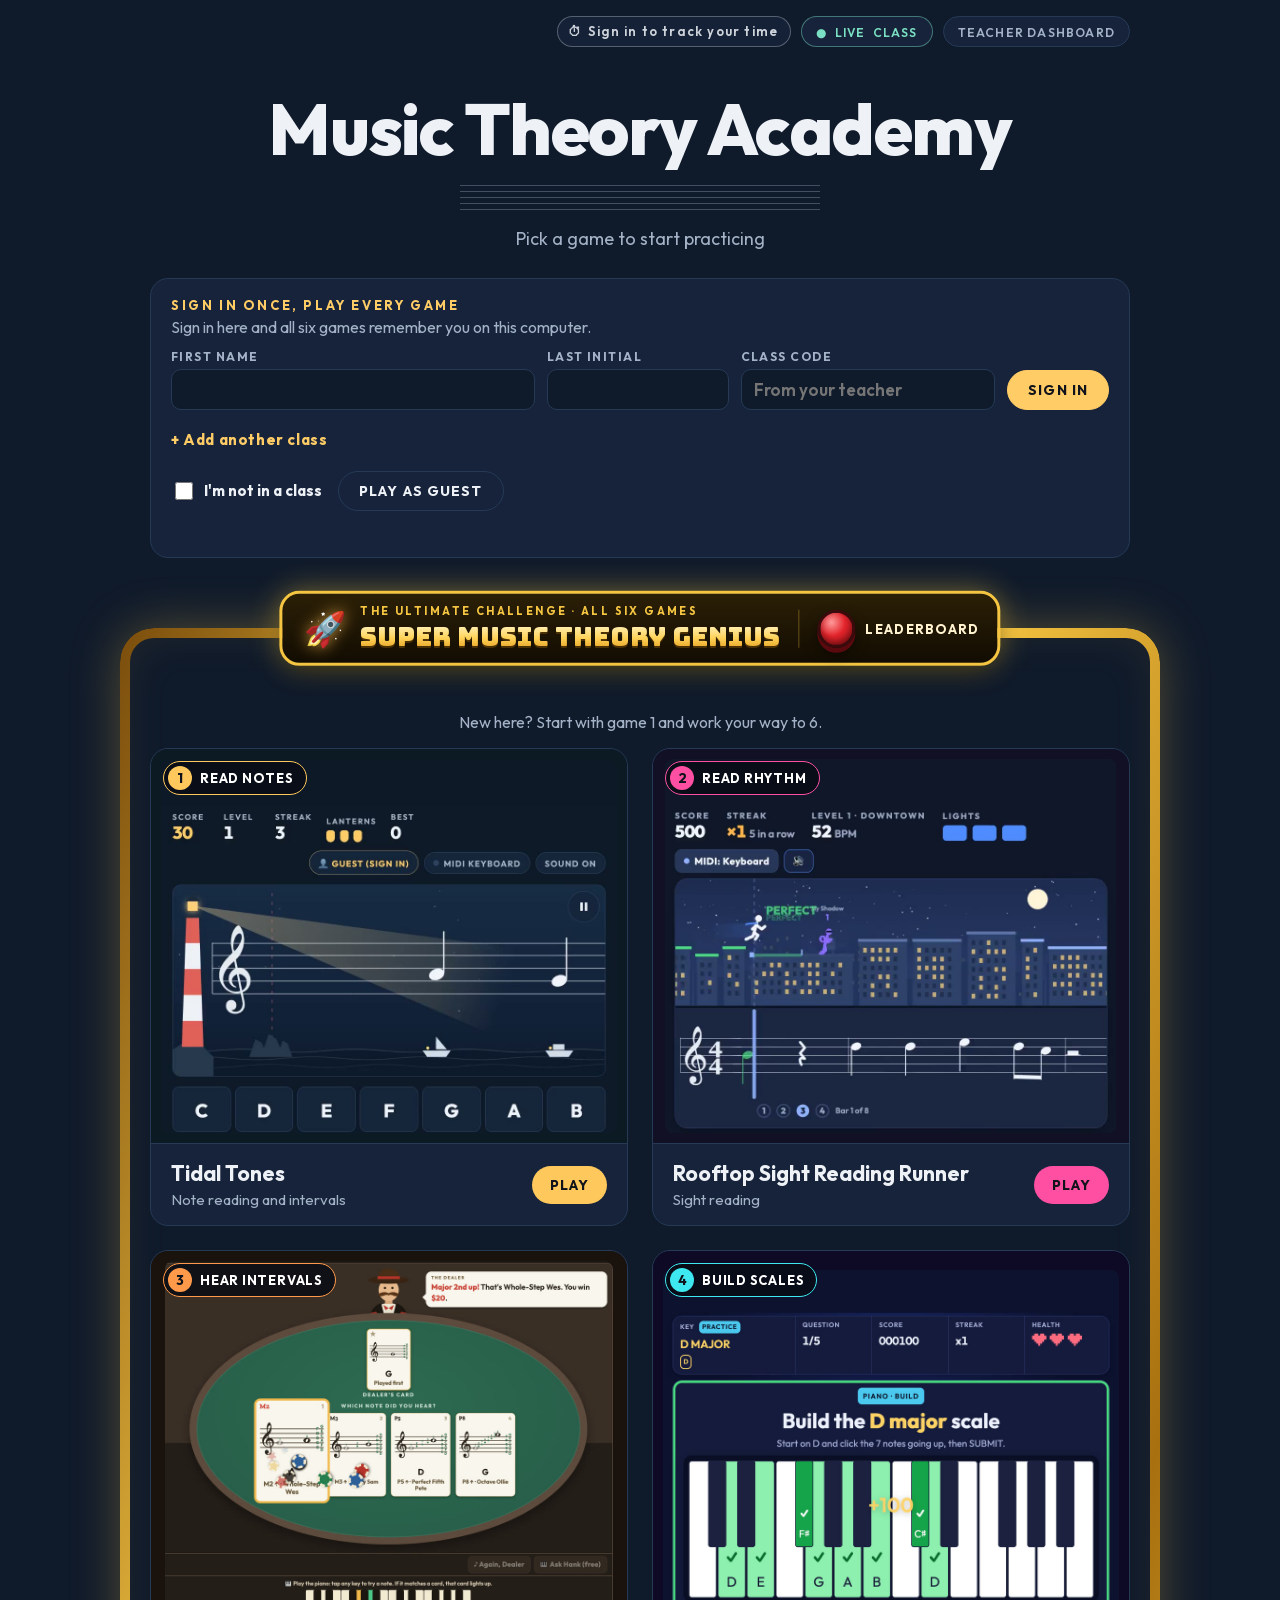
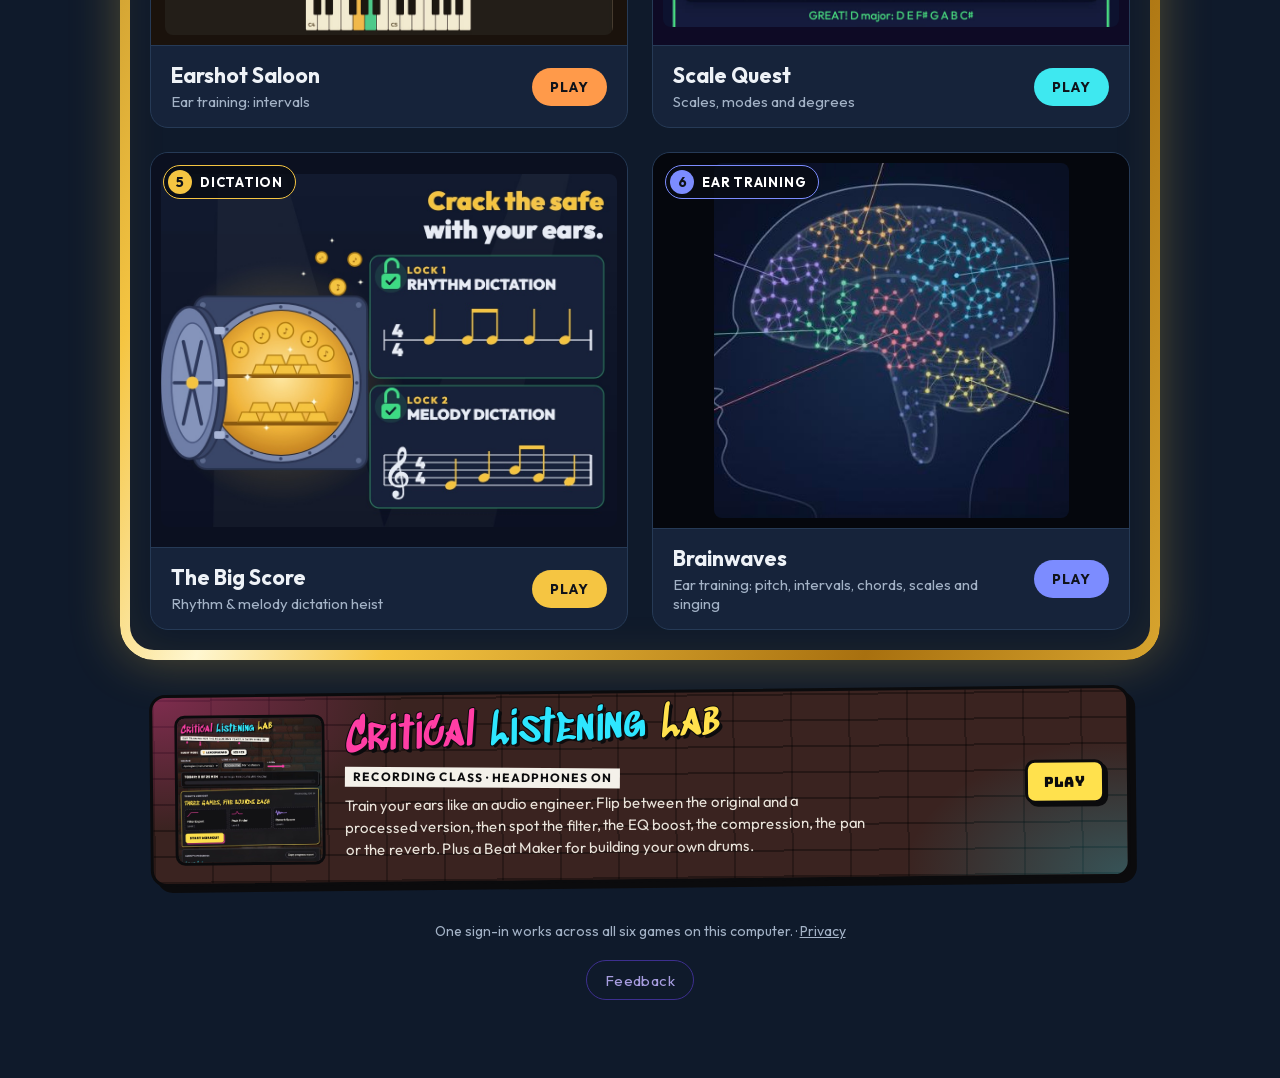
==== commit 3fc2a5e6: "Hub pages use self-hosted /fonts/fonts.css (no Google Fonts); privacy page says fonts are on the sit" ====
--- a/index.html
+++ b/index.html
@@ -145,9 +145,7 @@
 <meta name="viewport" content="width=device-width, initial-scale=1">
 <title>Music Theory Academy</title>
 <meta name="description" content="Five browser games for practicing music theory: note reading, rhythm, scales, sight reading, and ear training.">
-<link rel="preconnect" href="https://fonts.googleapis.com">
-<link rel="preconnect" href="https://fonts.gstatic.com" crossorigin>
-<link href="https://fonts.googleapis.com/css2?family=Abril+Fatface&family=Sedgwick+Ave+Display&family=Bungee&family=Josefin+Sans:wght@400;600;700&family=Outfit:wght@400;500;600;700;800&display=swap" rel="stylesheet">
+<link href="/fonts/fonts.css" rel="stylesheet">
 <script>
 /* Look (skin), shared by every Music Theory Game: clean (default), day or classic. ?skin=day previews and saves one. */
 (function () {
@@ -1776,6 +1774,17 @@
     try { localStorage.setItem(k, JSON.stringify({ key: s, lost: false, conf: 3, hist: [], react: null })); } catch(e){}
     return s;
   }
+  // FEEDBACK LIMIT (2026-11-17): one random id per browser (not the student's key), written to fb_gate/<gate> with each note;
+  // the rules allow one note a minute per gate.
+  function gateId(){
+    var k = 'mtgfb_gate_v1', g = '';
+    try { g = localStorage.getItem(k) || ''; } catch(e){}
+    if (/^[a-z0-9]{20}$/.test(g)) return g;
+    var a = 'abcdefghijklmnopqrstuvwxyz0123456789', r = crypto.getRandomValues(new Uint8Array(20)); g = '';
+    r.forEach(function(x){ g += a[x % 36]; });
+    try { localStorage.setItem(k, g); } catch(e){}
+    return g;
+  }
   function niceName(p){ var f = String(p.first); return (f.charAt(0).toUpperCase() + f.slice(1) + ' ' + p.init + '.').slice(0, 24); }
   function classList(p){
     var l = Array.isArray(p.classes) && p.classes.length ? p.classes : (p.classCode ? [{code: p.classCode, owner: p.classOwner || ''}] : []);
@@ -1860,9 +1869,12 @@
       Promise.all([import(SDK + 'firebase-app.js'), import(SDK + 'firebase-firestore.js')]).then(function(m){
         var a = m[0], f = m[1];
         var app = a.getApps().filter(function(x){ return x.name === 'mtg-feedback'; })[0] || a.initializeApp(CFG, 'mtg-feedback');
-        var doc = {}; for (var k in data) doc[k] = data[k];
-        doc.created_at = f.serverTimestamp();
-        return f.addDoc(f.collection(f.getFirestore(app), 'game_feedback'), doc);
+        var db = f.getFirestore(app), doc = {}; for (var k in data) doc[k] = data[k];
+        doc.created_at = f.serverTimestamp(); doc.gate = gateId();
+        var w = f.writeBatch(db);
+        w.set(f.doc(f.collection(db, 'game_feedback')), doc);
+        w.set(f.doc(db, 'fb_gate', doc.gate), { at: f.serverTimestamp() });   // one note a minute per browser (rules)
+        return w.commit();
       }),
       new Promise(function(_, bad){ setTimeout(function(){ bad(new Error('timeout')); }, 12000); })
     ]);
@@ -1874,7 +1886,7 @@
     if (text.length < 3) { err.textContent = 'Write a few words first.'; ta.focus(); return; }
     try {
       var last = +localStorage.getItem(LAST_KEY) || 0;
-      if (Date.now() - last < WAIT_MS) { err.textContent = 'Please wait a minute before sending another.'; return; }
+      if (Date.now() - last < WAIT_MS) { err.textContent = 'Thanks! You can send another note in a minute.'; return; }
     } catch(e){}
     var p = who(), anon = !p || $('anon').checked, cl = p ? classList(p) : [];
     var data = {
@@ -1898,8 +1910,9 @@
       try { localStorage.setItem(LAST_KEY, String(Date.now())); } catch(e){}
       ta.value = ''; $('count').textContent = '0 / ' + MAX; show('done');
       setTimeout(function(){ var c = $('close'); if (c) c.focus(); }, 30);
-    }).catch(function(){
-      err.textContent = 'Could not send. Check your internet and try again.';
+    }).catch(function(e){
+      // refused by the rules = the one-note-a-minute limit (a note sent from another tab, or a moment ago)
+      err.textContent = e && e.code === 'permission-denied' ? 'Thanks! You can send another note in a minute.' : 'Could not send. Check your internet and try again.';
     }).then(function(){ sending = false; $('send').disabled = false; $('send').textContent = 'Send'; });
   });
 
--- a/fonts/fonts.css
+++ b/fonts/fonts.css
@@ -0,0 +1,51 @@
+/* Music Theory Academy self-hosted fonts (from Google Fonts, latin; Noto Music also music symbols).
+   Licenses in licenses/. Made 2026-11-17. */
+
+@font-face{font-family:'Abril Fatface';font-style:normal;font-weight:400;font-display:swap;src:url(abril-fatface-400-latin.woff2) format('woff2');unicode-range:U+0000-00FF, U+0131, U+0152-0153, U+02BB-02BC, U+02C6, U+02DA, U+02DC, U+0304, U+0308, U+0329, U+2000-206F, U+20AC, U+2122, U+2191, U+2193, U+2212, U+2215, U+FEFF, U+FFFD}
+@font-face{font-family:'Alegreya Sans';font-style:normal;font-weight:500;font-display:swap;src:url(alegreya-sans-500-latin.woff2) format('woff2');unicode-range:U+0000-00FF, U+0131, U+0152-0153, U+02BB-02BC, U+02C6, U+02DA, U+02DC, U+0304, U+0308, U+0329, U+2000-206F, U+20AC, U+2122, U+2191, U+2193, U+2212, U+2215, U+FEFF, U+FFFD}
+@font-face{font-family:'Alegreya Sans';font-style:normal;font-weight:700;font-display:swap;src:url(alegreya-sans-700-latin.woff2) format('woff2');unicode-range:U+0000-00FF, U+0131, U+0152-0153, U+02BB-02BC, U+02C6, U+02DA, U+02DC, U+0304, U+0308, U+0329, U+2000-206F, U+20AC, U+2122, U+2191, U+2193, U+2212, U+2215, U+FEFF, U+FFFD}
+@font-face{font-family:'Alegreya Sans';font-style:normal;font-weight:800;font-display:swap;src:url(alegreya-sans-800-latin.woff2) format('woff2');unicode-range:U+0000-00FF, U+0131, U+0152-0153, U+02BB-02BC, U+02C6, U+02DA, U+02DC, U+0304, U+0308, U+0329, U+2000-206F, U+20AC, U+2122, U+2191, U+2193, U+2212, U+2215, U+FEFF, U+FFFD}
+@font-face{font-family:'Archivo';font-style:normal;font-weight:400;font-display:swap;src:url(archivo-400-700-latin.woff2) format('woff2');unicode-range:U+0000-00FF, U+0131, U+0152-0153, U+02BB-02BC, U+02C6, U+02DA, U+02DC, U+0304, U+0308, U+0329, U+2000-206F, U+20AC, U+2122, U+2191, U+2193, U+2212, U+2215, U+FEFF, U+FFFD}
+@font-face{font-family:'Archivo';font-style:normal;font-weight:500;font-display:swap;src:url(archivo-400-700-latin.woff2) format('woff2');unicode-range:U+0000-00FF, U+0131, U+0152-0153, U+02BB-02BC, U+02C6, U+02DA, U+02DC, U+0304, U+0308, U+0329, U+2000-206F, U+20AC, U+2122, U+2191, U+2193, U+2212, U+2215, U+FEFF, U+FFFD}
+@font-face{font-family:'Archivo';font-style:normal;font-weight:600;font-display:swap;src:url(archivo-400-700-latin.woff2) format('woff2');unicode-range:U+0000-00FF, U+0131, U+0152-0153, U+02BB-02BC, U+02C6, U+02DA, U+02DC, U+0304, U+0308, U+0329, U+2000-206F, U+20AC, U+2122, U+2191, U+2193, U+2212, U+2215, U+FEFF, U+FFFD}
+@font-face{font-family:'Archivo';font-style:normal;font-weight:700;font-display:swap;src:url(archivo-400-700-latin.woff2) format('woff2');unicode-range:U+0000-00FF, U+0131, U+0152-0153, U+02BB-02BC, U+02C6, U+02DA, U+02DC, U+0304, U+0308, U+0329, U+2000-206F, U+20AC, U+2122, U+2191, U+2193, U+2212, U+2215, U+FEFF, U+FFFD}
+@font-face{font-family:'Barlow Semi Condensed';font-style:normal;font-weight:500;font-display:swap;src:url(barlow-semi-condensed-500-latin.woff2) format('woff2');unicode-range:U+0000-00FF, U+0131, U+0152-0153, U+02BB-02BC, U+02C6, U+02DA, U+02DC, U+0304, U+0308, U+0329, U+2000-206F, U+20AC, U+2122, U+2191, U+2193, U+2212, U+2215, U+FEFF, U+FFFD}
+@font-face{font-family:'Barlow Semi Condensed';font-style:normal;font-weight:600;font-display:swap;src:url(barlow-semi-condensed-600-latin.woff2) format('woff2');unicode-range:U+0000-00FF, U+0131, U+0152-0153, U+02BB-02BC, U+02C6, U+02DA, U+02DC, U+0304, U+0308, U+0329, U+2000-206F, U+20AC, U+2122, U+2191, U+2193, U+2212, U+2215, U+FEFF, U+FFFD}
+@font-face{font-family:'Barlow Semi Condensed';font-style:normal;font-weight:700;font-display:swap;src:url(barlow-semi-condensed-700-latin.woff2) format('woff2');unicode-range:U+0000-00FF, U+0131, U+0152-0153, U+02BB-02BC, U+02C6, U+02DA, U+02DC, U+0304, U+0308, U+0329, U+2000-206F, U+20AC, U+2122, U+2191, U+2193, U+2212, U+2215, U+FEFF, U+FFFD}
+@font-face{font-family:'Black Ops One';font-style:normal;font-weight:400;font-display:swap;src:url(black-ops-one-400-latin.woff2) format('woff2');unicode-range:U+0000-00FF, U+0131, U+0152-0153, U+02BB-02BC, U+02C6, U+02DA, U+02DC, U+0304, U+0308, U+0329, U+2000-206F, U+20AC, U+2122, U+2191, U+2193, U+2212, U+2215, U+FEFF, U+FFFD}
+@font-face{font-family:'Bungee';font-style:normal;font-weight:400;font-display:swap;src:url(bungee-400-latin.woff2) format('woff2');unicode-range:U+0000-00FF, U+0131, U+0152-0153, U+02BB-02BC, U+02C6, U+02DA, U+02DC, U+0304, U+0308, U+0329, U+2000-206F, U+20AC, U+2122, U+2191, U+2193, U+2212, U+2215, U+FEFF, U+FFFD}
+@font-face{font-family:'Cinzel';font-style:normal;font-weight:600;font-display:swap;src:url(cinzel-600-800-latin.woff2) format('woff2');unicode-range:U+0000-00FF, U+0131, U+0152-0153, U+02BB-02BC, U+02C6, U+02DA, U+02DC, U+0304, U+0308, U+0329, U+2000-206F, U+20AC, U+2122, U+2191, U+2193, U+2212, U+2215, U+FEFF, U+FFFD}
+@font-face{font-family:'Cinzel';font-style:normal;font-weight:700;font-display:swap;src:url(cinzel-600-800-latin.woff2) format('woff2');unicode-range:U+0000-00FF, U+0131, U+0152-0153, U+02BB-02BC, U+02C6, U+02DA, U+02DC, U+0304, U+0308, U+0329, U+2000-206F, U+20AC, U+2122, U+2191, U+2193, U+2212, U+2215, U+FEFF, U+FFFD}
+@font-face{font-family:'Cinzel';font-style:normal;font-weight:800;font-display:swap;src:url(cinzel-600-800-latin.woff2) format('woff2');unicode-range:U+0000-00FF, U+0131, U+0152-0153, U+02BB-02BC, U+02C6, U+02DA, U+02DC, U+0304, U+0308, U+0329, U+2000-206F, U+20AC, U+2122, U+2191, U+2193, U+2212, U+2215, U+FEFF, U+FFFD}
+@font-face{font-family:'Cinzel Decorative';font-style:normal;font-weight:700;font-display:swap;src:url(cinzel-decorative-700-latin.woff2) format('woff2');unicode-range:U+0000-00FF, U+0131, U+0152-0153, U+02BB-02BC, U+02C6, U+02DA, U+02DC, U+0304, U+0308, U+0329, U+2000-206F, U+20AC, U+2122, U+2191, U+2193, U+2212, U+2215, U+FEFF, U+FFFD}
+@font-face{font-family:'Inter';font-style:normal;font-weight:400;font-display:swap;src:url(inter-400-800-latin.woff2) format('woff2');unicode-range:U+0000-00FF, U+0131, U+0152-0153, U+02BB-02BC, U+02C6, U+02DA, U+02DC, U+0304, U+0308, U+0329, U+2000-206F, U+20AC, U+2122, U+2191, U+2193, U+2212, U+2215, U+FEFF, U+FFFD}
+@font-face{font-family:'Inter';font-style:normal;font-weight:500;font-display:swap;src:url(inter-400-800-latin.woff2) format('woff2');unicode-range:U+0000-00FF, U+0131, U+0152-0153, U+02BB-02BC, U+02C6, U+02DA, U+02DC, U+0304, U+0308, U+0329, U+2000-206F, U+20AC, U+2122, U+2191, U+2193, U+2212, U+2215, U+FEFF, U+FFFD}
+@font-face{font-family:'Inter';font-style:normal;font-weight:600;font-display:swap;src:url(inter-400-800-latin.woff2) format('woff2');unicode-range:U+0000-00FF, U+0131, U+0152-0153, U+02BB-02BC, U+02C6, U+02DA, U+02DC, U+0304, U+0308, U+0329, U+2000-206F, U+20AC, U+2122, U+2191, U+2193, U+2212, U+2215, U+FEFF, U+FFFD}
+@font-face{font-family:'Inter';font-style:normal;font-weight:700;font-display:swap;src:url(inter-400-800-latin.woff2) format('woff2');unicode-range:U+0000-00FF, U+0131, U+0152-0153, U+02BB-02BC, U+02C6, U+02DA, U+02DC, U+0304, U+0308, U+0329, U+2000-206F, U+20AC, U+2122, U+2191, U+2193, U+2212, U+2215, U+FEFF, U+FFFD}
+@font-face{font-family:'Inter';font-style:normal;font-weight:800;font-display:swap;src:url(inter-400-800-latin.woff2) format('woff2');unicode-range:U+0000-00FF, U+0131, U+0152-0153, U+02BB-02BC, U+02C6, U+02DA, U+02DC, U+0304, U+0308, U+0329, U+2000-206F, U+20AC, U+2122, U+2191, U+2193, U+2212, U+2215, U+FEFF, U+FFFD}
+@font-face{font-family:'JetBrains Mono';font-style:normal;font-weight:400;font-display:swap;src:url(jetbrains-mono-400-700-latin.woff2) format('woff2');unicode-range:U+0000-00FF, U+0131, U+0152-0153, U+02BB-02BC, U+02C6, U+02DA, U+02DC, U+0304, U+0308, U+0329, U+2000-206F, U+20AC, U+2122, U+2191, U+2193, U+2212, U+2215, U+FEFF, U+FFFD}
+@font-face{font-family:'JetBrains Mono';font-style:normal;font-weight:500;font-display:swap;src:url(jetbrains-mono-400-700-latin.woff2) format('woff2');unicode-range:U+0000-00FF, U+0131, U+0152-0153, U+02BB-02BC, U+02C6, U+02DA, U+02DC, U+0304, U+0308, U+0329, U+2000-206F, U+20AC, U+2122, U+2191, U+2193, U+2212, U+2215, U+FEFF, U+FFFD}
+@font-face{font-family:'JetBrains Mono';font-style:normal;font-weight:600;font-display:swap;src:url(jetbrains-mono-400-700-latin.woff2) format('woff2');unicode-range:U+0000-00FF, U+0131, U+0152-0153, U+02BB-02BC, U+02C6, U+02DA, U+02DC, U+0304, U+0308, U+0329, U+2000-206F, U+20AC, U+2122, U+2191, U+2193, U+2212, U+2215, U+FEFF, U+FFFD}
+@font-face{font-family:'JetBrains Mono';font-style:normal;font-weight:700;font-display:swap;src:url(jetbrains-mono-400-700-latin.woff2) format('woff2');unicode-range:U+0000-00FF, U+0131, U+0152-0153, U+02BB-02BC, U+02C6, U+02DA, U+02DC, U+0304, U+0308, U+0329, U+2000-206F, U+20AC, U+2122, U+2191, U+2193, U+2212, U+2215, U+FEFF, U+FFFD}
+@font-face{font-family:'Josefin Sans';font-style:normal;font-weight:400;font-display:swap;src:url(josefin-sans-400-700-latin.woff2) format('woff2');unicode-range:U+0000-00FF, U+0131, U+0152-0153, U+02BB-02BC, U+02C6, U+02DA, U+02DC, U+0304, U+0308, U+0329, U+2000-206F, U+20AC, U+2122, U+2191, U+2193, U+2212, U+2215, U+FEFF, U+FFFD}
+@font-face{font-family:'Josefin Sans';font-style:normal;font-weight:600;font-display:swap;src:url(josefin-sans-400-700-latin.woff2) format('woff2');unicode-range:U+0000-00FF, U+0131, U+0152-0153, U+02BB-02BC, U+02C6, U+02DA, U+02DC, U+0304, U+0308, U+0329, U+2000-206F, U+20AC, U+2122, U+2191, U+2193, U+2212, U+2215, U+FEFF, U+FFFD}
+@font-face{font-family:'Josefin Sans';font-style:normal;font-weight:700;font-display:swap;src:url(josefin-sans-400-700-latin.woff2) format('woff2');unicode-range:U+0000-00FF, U+0131, U+0152-0153, U+02BB-02BC, U+02C6, U+02DA, U+02DC, U+0304, U+0308, U+0329, U+2000-206F, U+20AC, U+2122, U+2191, U+2193, U+2212, U+2215, U+FEFF, U+FFFD}
+@font-face{font-family:'Noto Music';font-style:normal;font-weight:400;font-display:swap;src:url(noto-music-400-music.woff2) format('woff2');unicode-range:U+25CC, U+2669-266F, U+1D000-1D0F5, U+1D100-1D245}
+@font-face{font-family:'Noto Music';font-style:normal;font-weight:400;font-display:swap;src:url(noto-music-400-latin.woff2) format('woff2');unicode-range:U+0000-00FF, U+0131, U+0152-0153, U+02BB-02BC, U+02C6, U+02DA, U+02DC, U+0304, U+0308, U+0329, U+2000-206F, U+20AC, U+2122, U+2191, U+2193, U+2212, U+2215, U+FEFF, U+FFFD}
+@font-face{font-family:'Nunito';font-style:normal;font-weight:400;font-display:swap;src:url(nunito-400-900-latin.woff2) format('woff2');unicode-range:U+0000-00FF, U+0131, U+0152-0153, U+02BB-02BC, U+02C6, U+02DA, U+02DC, U+0304, U+0308, U+0329, U+2000-206F, U+20AC, U+2122, U+2191, U+2193, U+2212, U+2215, U+FEFF, U+FFFD}
+@font-face{font-family:'Nunito';font-style:normal;font-weight:600;font-display:swap;src:url(nunito-400-900-latin.woff2) format('woff2');unicode-range:U+0000-00FF, U+0131, U+0152-0153, U+02BB-02BC, U+02C6, U+02DA, U+02DC, U+0304, U+0308, U+0329, U+2000-206F, U+20AC, U+2122, U+2191, U+2193, U+2212, U+2215, U+FEFF, U+FFFD}
+@font-face{font-family:'Nunito';font-style:normal;font-weight:700;font-display:swap;src:url(nunito-400-900-latin.woff2) format('woff2');unicode-range:U+0000-00FF, U+0131, U+0152-0153, U+02BB-02BC, U+02C6, U+02DA, U+02DC, U+0304, U+0308, U+0329, U+2000-206F, U+20AC, U+2122, U+2191, U+2193, U+2212, U+2215, U+FEFF, U+FFFD}
+@font-face{font-family:'Nunito';font-style:normal;font-weight:800;font-display:swap;src:url(nunito-400-900-latin.woff2) format('woff2');unicode-range:U+0000-00FF, U+0131, U+0152-0153, U+02BB-02BC, U+02C6, U+02DA, U+02DC, U+0304, U+0308, U+0329, U+2000-206F, U+20AC, U+2122, U+2191, U+2193, U+2212, U+2215, U+FEFF, U+FFFD}
+@font-face{font-family:'Nunito';font-style:normal;font-weight:900;font-display:swap;src:url(nunito-400-900-latin.woff2) format('woff2');unicode-range:U+0000-00FF, U+0131, U+0152-0153, U+02BB-02BC, U+02C6, U+02DA, U+02DC, U+0304, U+0308, U+0329, U+2000-206F, U+20AC, U+2122, U+2191, U+2193, U+2212, U+2215, U+FEFF, U+FFFD}
+@font-face{font-family:'Orbitron';font-style:normal;font-weight:900;font-display:swap;src:url(orbitron-900-latin.woff2) format('woff2');unicode-range:U+0000-00FF, U+0131, U+0152-0153, U+02BB-02BC, U+02C6, U+02DA, U+02DC, U+0304, U+0308, U+0329, U+2000-206F, U+20AC, U+2122, U+2191, U+2193, U+2212, U+2215, U+FEFF, U+FFFD}
+@font-face{font-family:'Outfit';font-style:normal;font-weight:400;font-display:swap;src:url(outfit-400-800-latin.woff2) format('woff2');unicode-range:U+0000-00FF, U+0131, U+0152-0153, U+02BB-02BC, U+02C6, U+02DA, U+02DC, U+0304, U+0308, U+0329, U+2000-206F, U+20AC, U+2122, U+2191, U+2193, U+2212, U+2215, U+FEFF, U+FFFD}
+@font-face{font-family:'Outfit';font-style:normal;font-weight:500;font-display:swap;src:url(outfit-400-800-latin.woff2) format('woff2');unicode-range:U+0000-00FF, U+0131, U+0152-0153, U+02BB-02BC, U+02C6, U+02DA, U+02DC, U+0304, U+0308, U+0329, U+2000-206F, U+20AC, U+2122, U+2191, U+2193, U+2212, U+2215, U+FEFF, U+FFFD}
+@font-face{font-family:'Outfit';font-style:normal;font-weight:600;font-display:swap;src:url(outfit-400-800-latin.woff2) format('woff2');unicode-range:U+0000-00FF, U+0131, U+0152-0153, U+02BB-02BC, U+02C6, U+02DA, U+02DC, U+0304, U+0308, U+0329, U+2000-206F, U+20AC, U+2122, U+2191, U+2193, U+2212, U+2215, U+FEFF, U+FFFD}
+@font-face{font-family:'Outfit';font-style:normal;font-weight:700;font-display:swap;src:url(outfit-400-800-latin.woff2) format('woff2');unicode-range:U+0000-00FF, U+0131, U+0152-0153, U+02BB-02BC, U+02C6, U+02DA, U+02DC, U+0304, U+0308, U+0329, U+2000-206F, U+20AC, U+2122, U+2191, U+2193, U+2212, U+2215, U+FEFF, U+FFFD}
+@font-face{font-family:'Outfit';font-style:normal;font-weight:800;font-display:swap;src:url(outfit-400-800-latin.woff2) format('woff2');unicode-range:U+0000-00FF, U+0131, U+0152-0153, U+02BB-02BC, U+02C6, U+02DA, U+02DC, U+0304, U+0308, U+0329, U+2000-206F, U+20AC, U+2122, U+2191, U+2193, U+2212, U+2215, U+FEFF, U+FFFD}
+@font-face{font-family:'Press Start 2P';font-style:normal;font-weight:400;font-display:swap;src:url(press-start-2p-400-latin.woff2) format('woff2');unicode-range:U+0000-00FF, U+0131, U+0152-0153, U+02BB-02BC, U+02C6, U+02DA, U+02DC, U+0304, U+0308, U+0329, U+2000-206F, U+20AC, U+2122, U+2191, U+2193, U+2212, U+2215, U+FEFF, U+FFFD}
+@font-face{font-family:'Rye';font-style:normal;font-weight:400;font-display:swap;src:url(rye-400-latin.woff2) format('woff2');unicode-range:U+0000-00FF, U+0131, U+0152-0153, U+02BB-02BC, U+02C6, U+02DA, U+02DC, U+0304, U+0308, U+0329, U+2000-206F, U+20AC, U+2122, U+2191, U+2193, U+2212, U+2215, U+FEFF, U+FFFD}
+@font-face{font-family:'Sedgwick Ave Display';font-style:normal;font-weight:400;font-display:swap;src:url(sedgwick-ave-display-400-latin.woff2) format('woff2');unicode-range:U+0000-00FF, U+0131, U+0152-0153, U+02BB-02BC, U+02C6, U+02DA, U+02DC, U+0304, U+0308, U+0329, U+2000-206F, U+20AC, U+2122, U+2191, U+2193, U+2212, U+2215, U+FEFF, U+FFFD}
+@font-face{font-family:'Special Elite';font-style:normal;font-weight:400;font-display:swap;src:url(special-elite-400-latin.woff2) format('woff2');unicode-range:U+0000-00FF, U+0131, U+0152-0153, U+02BB-02BC, U+02C6, U+02DA, U+02DC, U+0304, U+0308, U+0329, U+2000-206F, U+20AC, U+2122, U+2191, U+2193, U+2212, U+2215, U+FEFF, U+FFFD}
+@font-face{font-family:'VT323';font-style:normal;font-weight:400;font-display:swap;src:url(vt323-400-latin.woff2) format('woff2');unicode-range:U+0000-00FF, U+0131, U+0152-0153, U+02BB-02BC, U+02C6, U+02DA, U+02DC, U+0304, U+0308, U+0329, U+2000-206F, U+20AC, U+2122, U+2191, U+2193, U+2212, U+2215, U+FEFF, U+FFFD}
+@font-face{font-family:'Zilla Slab';font-style:normal;font-weight:700;font-display:swap;src:url(zilla-slab-700-latin.woff2) format('woff2');unicode-range:U+0000-00FF, U+0131, U+0152-0153, U+02BB-02BC, U+02C6, U+02DA, U+02DC, U+0304, U+0308, U+0329, U+2000-206F, U+20AC, U+2122, U+2191, U+2193, U+2212, U+2215, U+FEFF, U+FFFD}
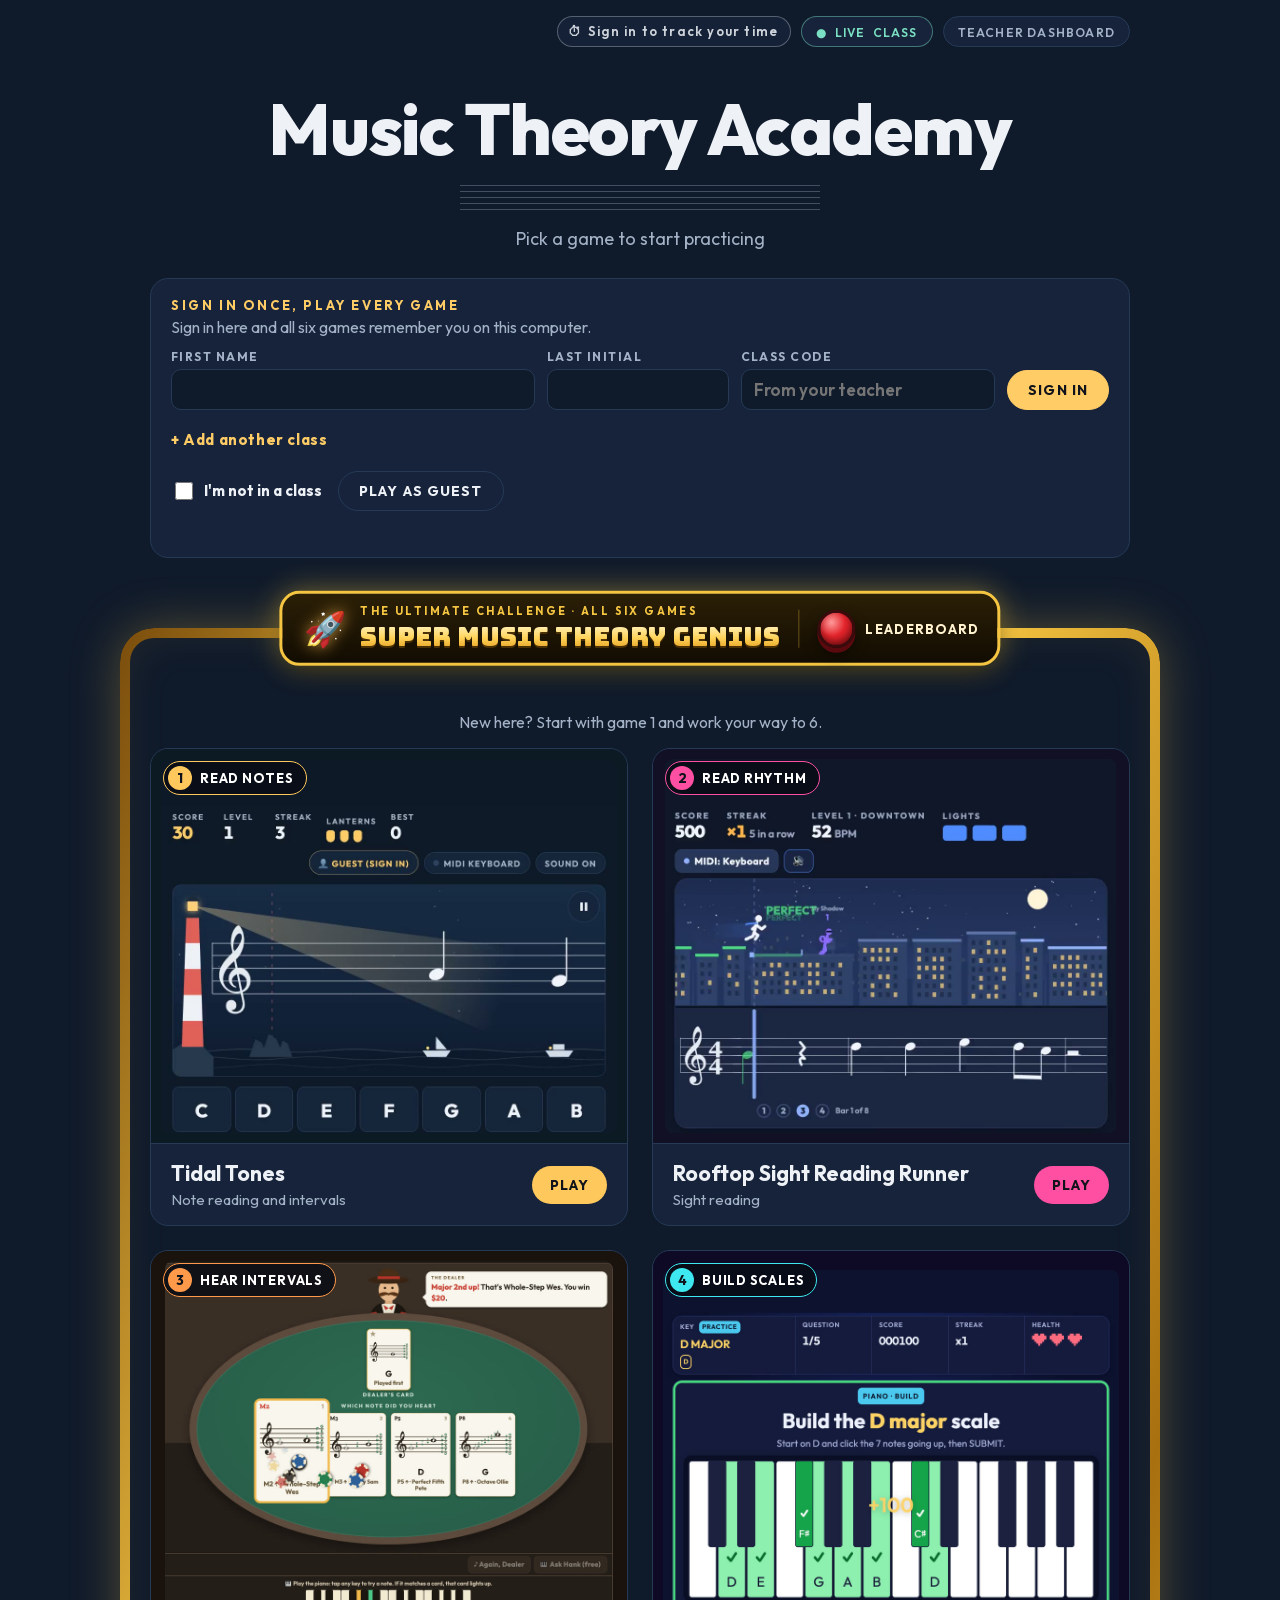
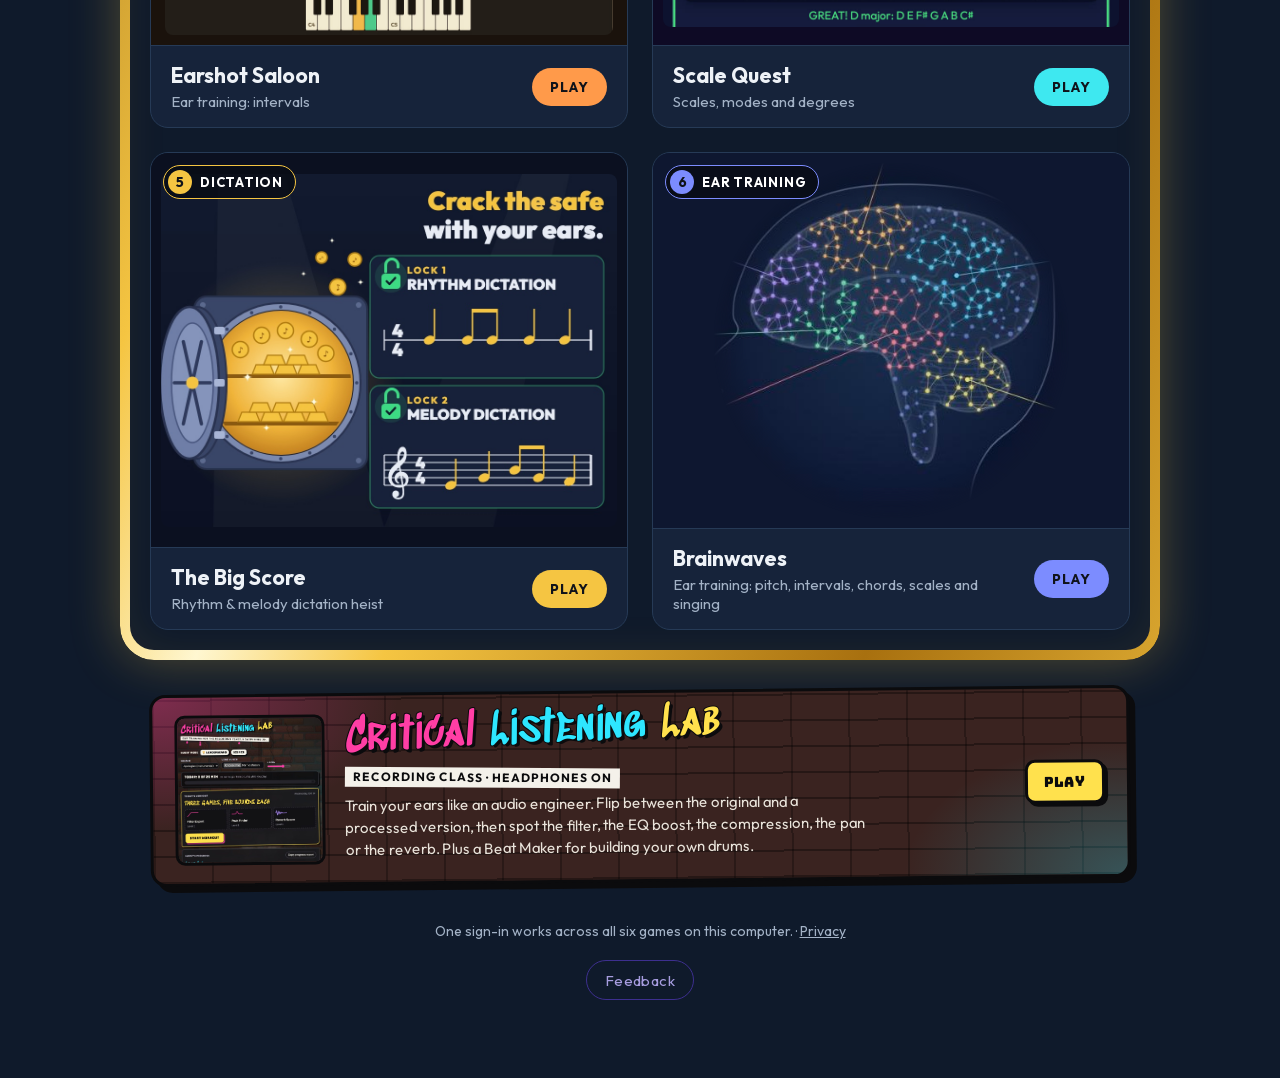
==== commit fad42c1a: "Home: Brainwaves card picture fades into a round glow on navy instead of a cut-off square Co-Authore" ====
--- a/index.html
+++ b/index.html
@@ -299,9 +299,11 @@
   }
   .tidal   { --accent: #ffc85c; --shot-bg: #0c1a23; }
   .rhythm  { --accent: #f5c542; --shot-bg: #0b1020; }
-  .brainwaves { --accent: #7c8cff; --shot-bg: #05070d; }
+  .brainwaves { --accent: #7c8cff; --shot-bg: #0e1730; }
   /* Brainwaves card: the brain slowly breathes and glows through its area colors (still for reduced motion) */
   .brainwaves .shot img { animation: bwbreathe 6s ease-in-out infinite, bwglow 9s linear infinite; }
+  /* the picture's square edges cut the head off: fade them into a round glow on the picture's own navy (2026-11-17) */
+  .brainwaves .shot img { border-radius: 0; -webkit-mask-image: radial-gradient(circle at 50% 50%, #000 58%, transparent 71%); mask-image: radial-gradient(circle at 50% 50%, #000 58%, transparent 71%); }
   @keyframes bwbreathe { 0%, 100% { transform: scale(1); } 50% { transform: scale(1.045); } }
   @keyframes bwglow { 0% { filter: drop-shadow(0 0 10px #7c8cff) brightness(1); } 25% { filter: drop-shadow(0 0 16px #ff6fd8) brightness(1.08); }
     50% { filter: drop-shadow(0 0 10px #3ee8f0) brightness(1); } 75% { filter: drop-shadow(0 0 16px #ffc85c) brightness(1.08); } 100% { filter: drop-shadow(0 0 10px #7c8cff) brightness(1); } }
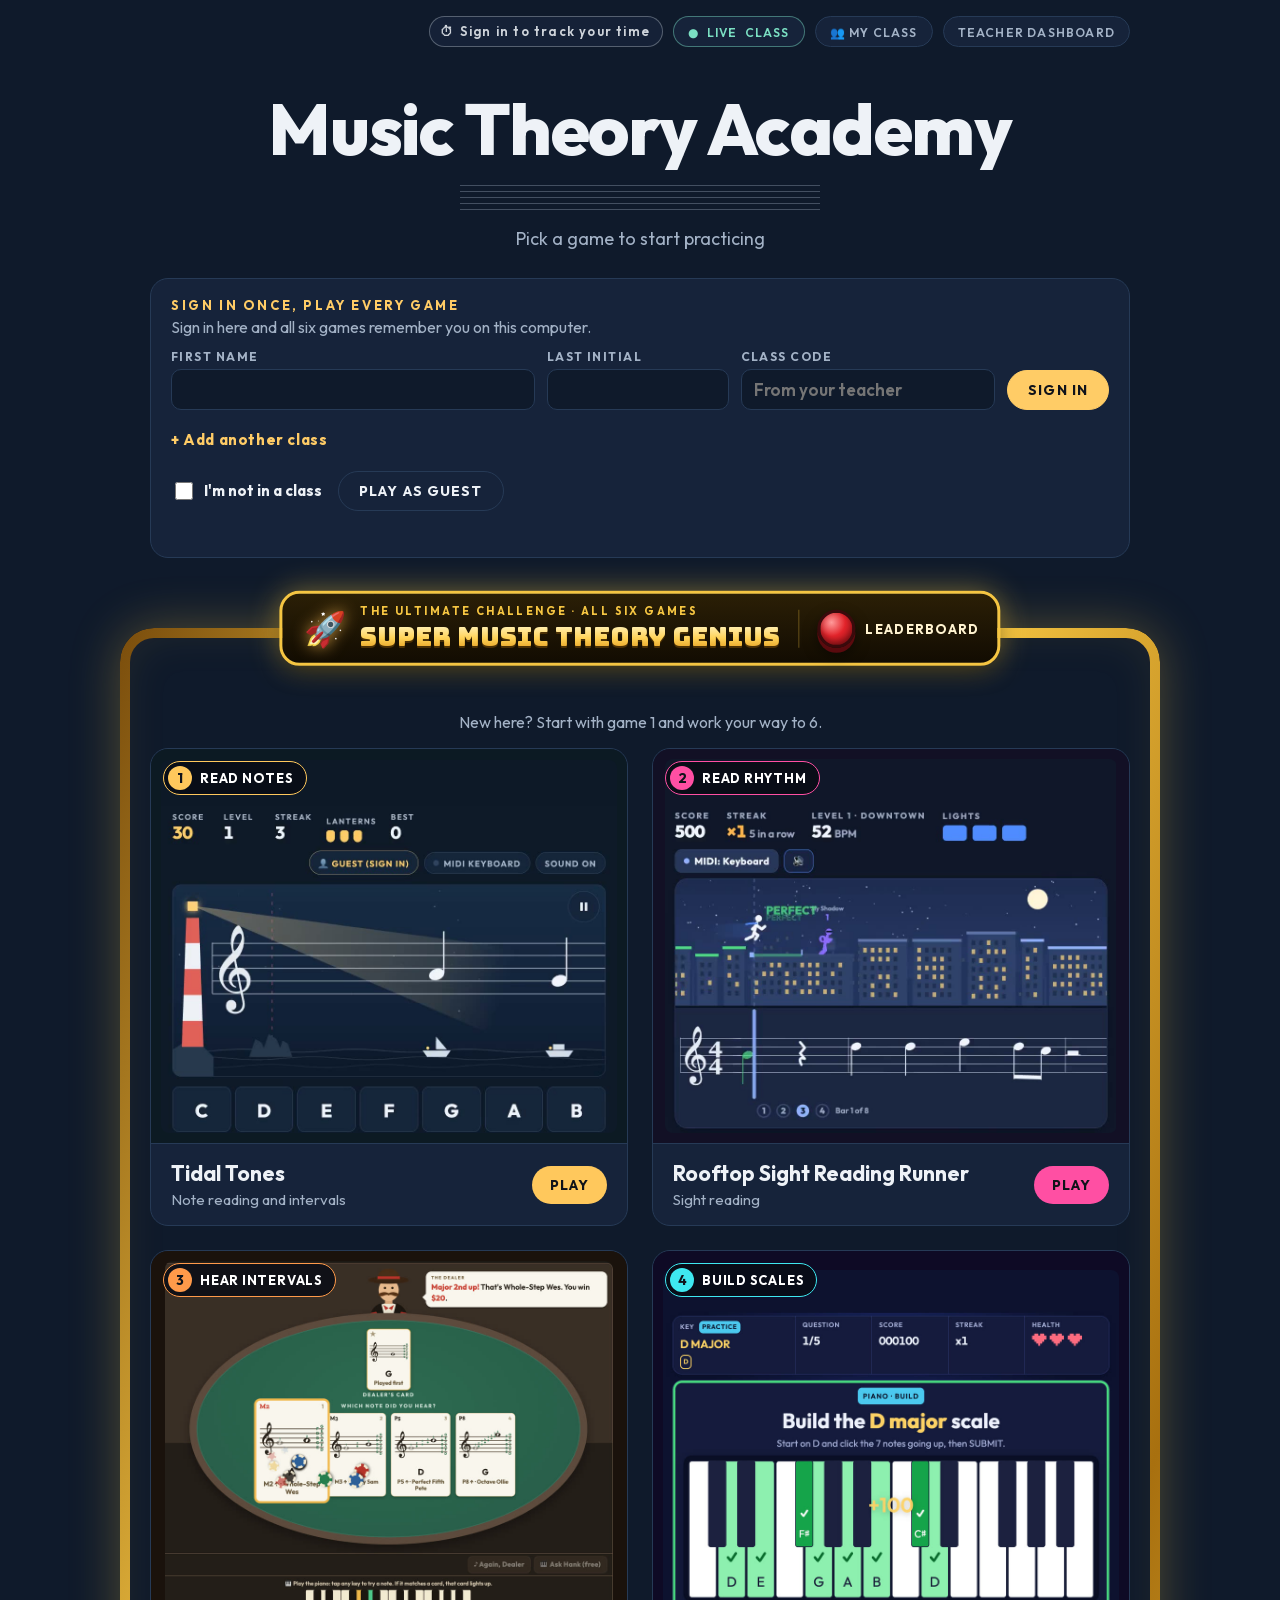
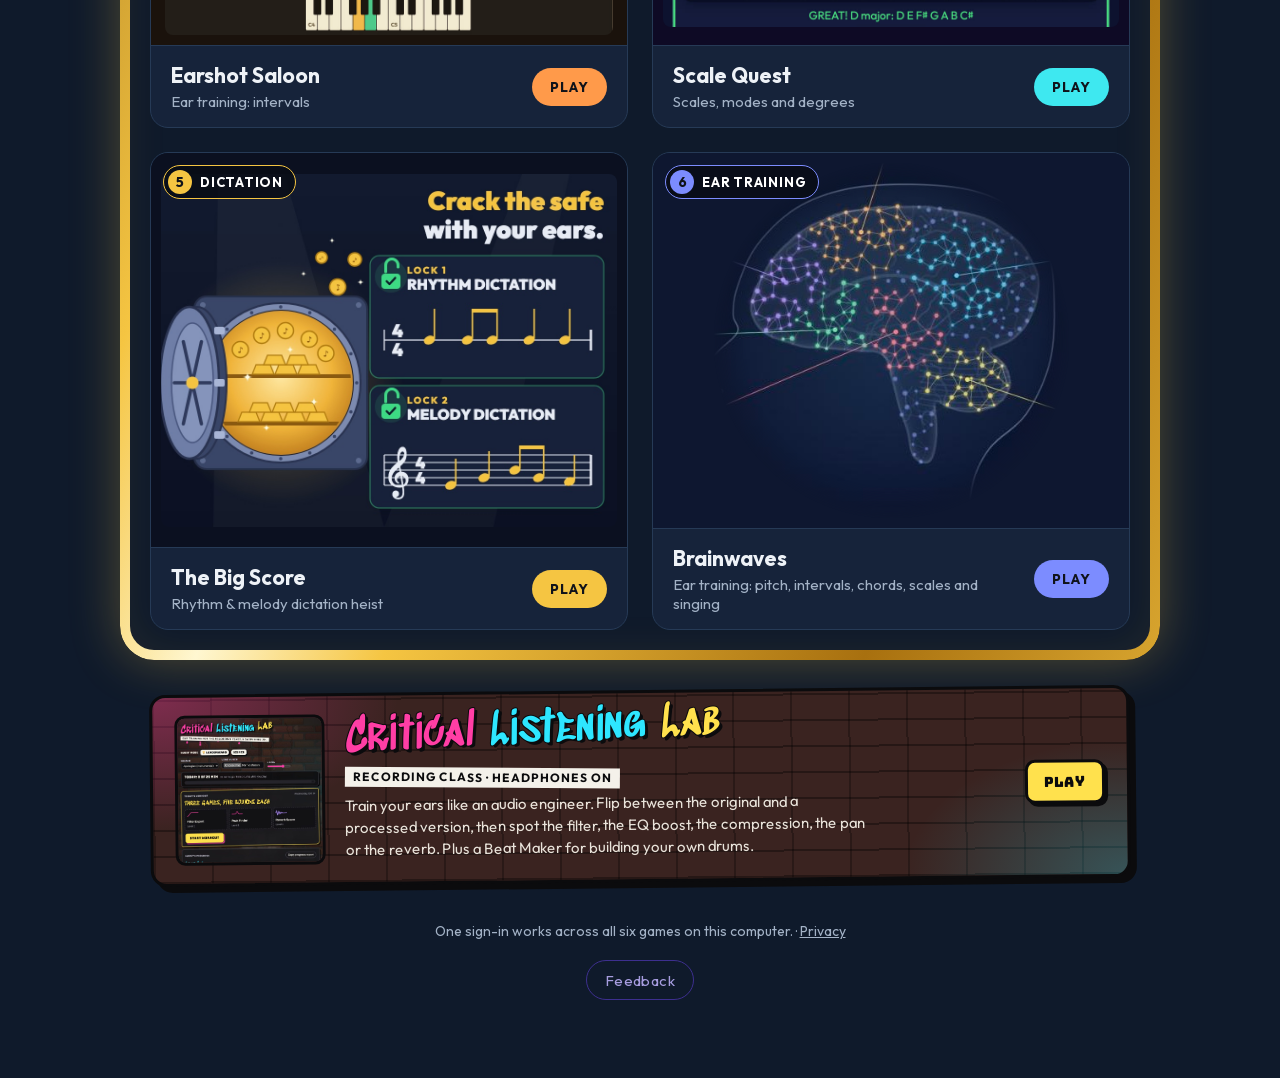
==== commit 2bc3d8fe: "My Class stage (David: see friends' avatars): every classmate's full avatar on one stage, This week " ====
--- a/index.html
+++ b/index.html
@@ -502,7 +502,7 @@
 </style>
 </head>
 <body>
-  <nav class="topbar" aria-label="Site"><a class="iconbtn live" href="live/" data-tip="Live Class: when your teacher asks the class a question, answer it here from your own device. Only your teacher sees your answers. Teachers: open it to run Live Class."><span aria-hidden="true">●</span>Live<span class="tfull"> Class</span></a><a class="iconbtn" href="teacher/all/"><span class="tfull">Teacher Dashboard</span><span class="tshort">Teachers</span></a></nav>
+  <nav class="topbar" aria-label="Site"><a class="iconbtn live" href="live/" data-tip="Live Class: when your teacher asks the class a question, answer it here from your own device. Only your teacher sees your answers. Teachers: open it to run Live Class."><span aria-hidden="true">●</span>Live<span class="tfull"> Class</span></a><a class="iconbtn" href="report/#class" data-tip="See everyone in your class: their avatars and who practiced the most this week."><span aria-hidden="true">👥</span><span class="tfull"> My Class</span></a><a class="iconbtn" href="teacher/all/"><span class="tfull">Teacher Dashboard</span><span class="tshort">Teachers</span></a></nav>
   <header>
     <h1>Music Theory Academy</h1>
     <div class="staff" aria-hidden="true"></div>
@@ -921,6 +921,7 @@
   try { localStorage.setItem(ASSIGN_KEY(p), JSON.stringify(by)); localStorage.setItem(ASSIGN_KEY2(p), JSON.stringify(all)); } catch {}
 }
 const dueText = end => {
+  if (end === '9999-12-31') return 'no due date';   // No end date: open until the teacher ends it
   if (end === dayKey()) return 'due today';
   if (end === nextDay(dayKey())) return 'due tomorrow';
   const [y, m, d] = end.split('-').map(Number), dt = new Date(y, m - 1, d);
@@ -1260,7 +1261,7 @@
   var SDK = 'https://www.gstatic.com/firebasejs/10.12.2/', COL = 'practice_time', HOME = 'https://drkeyzzz.github.io/';
   var MIN = 60000, MAX_SEND = 30, GAP = 60000, LOCK_MS = 45000, DOC_TTL = 300000, BOARD_TTL = 60000, BACKOFF = 600000;
   // Practice Hero tiers in minutes (My Report's badge uses the first five; Legend shows here only)
-  var TIERS = [[60, 'Bronze', '🥉'], [300, 'Silver', '🥈'], [600, 'Gold', '🥇'], [1500, 'Platinum', '💠'], [3000, 'Diamond', '💎'], [6000, 'Legend', '🏆']];
+  var TIERS = [[60, 'Bronze', '🥉', 'Bronze Ring + 10 ★'], [300, 'Silver', '🥈', 'Silver Sparkles + 25 ★'], [600, 'Gold', '🥇', 'Golden Notes + 50 ★'], [1500, 'Platinum', '💠', 'Platinum Cape + 100 ★'], [3000, 'Diamond', '💎', 'Diamond Crown + 150 ★'], [6000, 'Legend', '🏆', 'Legend Wings + 250 ★']];   // rewards: avatar snippet (2026-11-18)
   var TAB_ID = Math.random().toString(36).slice(2);
 
   var css = document.createElement('style');
@@ -1388,7 +1389,7 @@
   function tierOf(min){
     var k = 0; while (k < TIERS.length && min >= TIERS[k][0]) k++;
     var from = k ? TIERS[k - 1][0] : 0, next = TIERS[k] || null;
-    return { k: k, name: k ? TIERS[k - 1][1] : '', ic: k ? TIERS[k - 1][2] : '', next: next ? next[1] : '', nextIc: next ? next[2] : '',
+    return { k: k, name: k ? TIERS[k - 1][1] : '', ic: k ? TIERS[k - 1][2] : '', next: next ? next[1] : '', nextIc: next ? next[2] : '', reward: next ? next[3] : '',
       left: next ? next[0] - min : 0, pct: next ? Math.max(0, Math.min(100, Math.round(100 * (min - from) / (next[0] - from)))) : 100 };
   }
   function fmt(min){ min = Math.max(0, Math.round(min)); if (min < 60) return min + ' min'; var h = Math.floor(min / 60), m = min % 60; return h + ' h' + (m ? ' ' + m + ' min' : ''); }
@@ -1575,7 +1576,7 @@
   function showTip(b){
     if (!tip) { tip = document.createElement('div'); tip.className = 'mtgtm-tip ' + theme; tip.setAttribute('aria-hidden', 'true'); tip.hidden = true; document.body.appendChild(tip); }
     var s = stats();
-    tip.innerHTML = s ? 'Your practice time in all the games · open the leaderboard' + (s.tier.next ? '<small>' + esc(fmt(s.tier.left)) + ' to ' + (s.tier.nextIc + ' ' + esc(s.tier.next)) + '</small>' : '<small>🏆 Legend: the top tier!</small>')
+    tip.innerHTML = s ? 'Your practice time in all the games · open the leaderboard' + (s.tier.next ? '<small>' + esc(fmt(s.tier.left)) + ' to ' + (s.tier.nextIc + ' ' + esc(s.tier.next)) + ': ' + esc(s.tier.reward) + '</small>' : '<small>🏆 Legend: the top tier!</small>')
       : 'Sign in on the home page to track your practice time';
     tip.hidden = false;
     var r = b.getBoundingClientRect(), w = tip.offsetWidth, h = tip.offsetHeight;
@@ -1662,7 +1663,7 @@
     var t = s.tier;
     el.innerHTML = 'Today <b>' + fmt(s.today) + '</b> · All time <b>' + fmt(s.all) + '</b>' + (t.name ? ' · ' + t.ic + ' <b>' + t.name + '</b>' : '') +
       '<div class="mtgtm-mebar" aria-hidden="true"><i style="width:' + t.pct + '%"></i></div>' +
-      (t.next ? esc(fmt(t.left)) + ' to ' + t.nextIc + ' ' + t.next : '🏆 Legend: the top tier!') + ' <span style="opacity:.75">(Bronze 1 h · Silver 5 h · Gold 10 h · Platinum 25 h · Diamond 50 h · Legend 100 h)</span>';
+      (t.next ? esc(fmt(t.left)) + ' to ' + t.nextIc + ' ' + t.next + ': <b>' + esc(t.reward) + '</b>' : '🏆 Legend: the top tier!') + ' <span style="opacity:.75">(Bronze 1 h · Silver 5 h · Gold 10 h · Platinum 25 h · Diamond 50 h · Legend 100 h)</span>';
   }
   function openBoard(from){
     hideTip(); pickTheme();
@@ -1697,7 +1698,9 @@
   // ---------- start ----------
   window.MTGTime = {
     stats: stats, sync: sync, render: render, open: openBoard, close: closeBoard, renderBoard: renderBoard, tierOf: tierOf, TIERS: TIERS, fmt: fmt,
-    allTimeMin: function(){ var s = stats(); return s ? s.all : 0; }
+    allTimeMin: function(){ var s = stats(); return s ? s.all : 0; },
+    // My Class stage (avatar snippet, 2026-11-19): the class's time rows { id: '<code>_<sid>', name, total, week, week_min }, plus this week's key
+    classRows: function(){ var s = stats(); if (!s || !s.cls) return Promise.resolve(null); return loadRows('class', s).then(function(rows){ return { rows: rows, week: weekKey(new Date()), me: s.id }; }); }
   };
   function start(){
     render();
